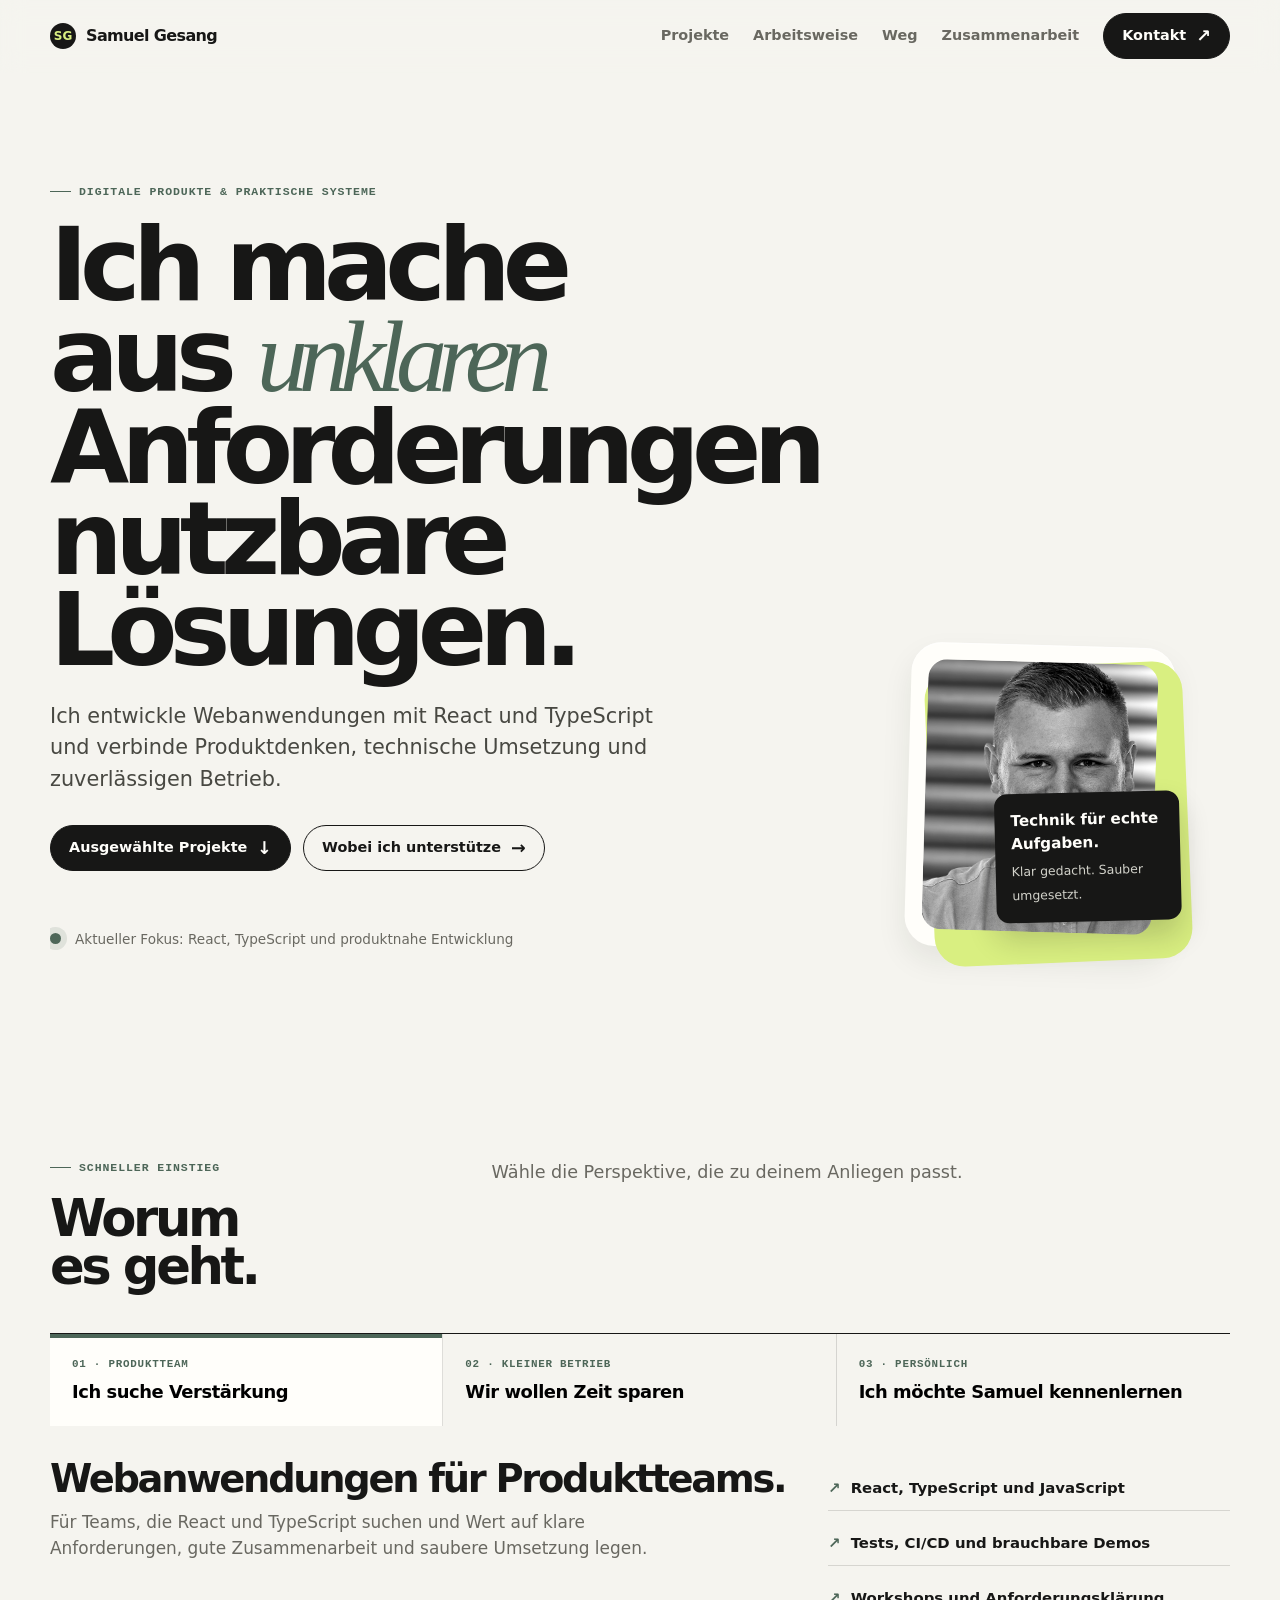
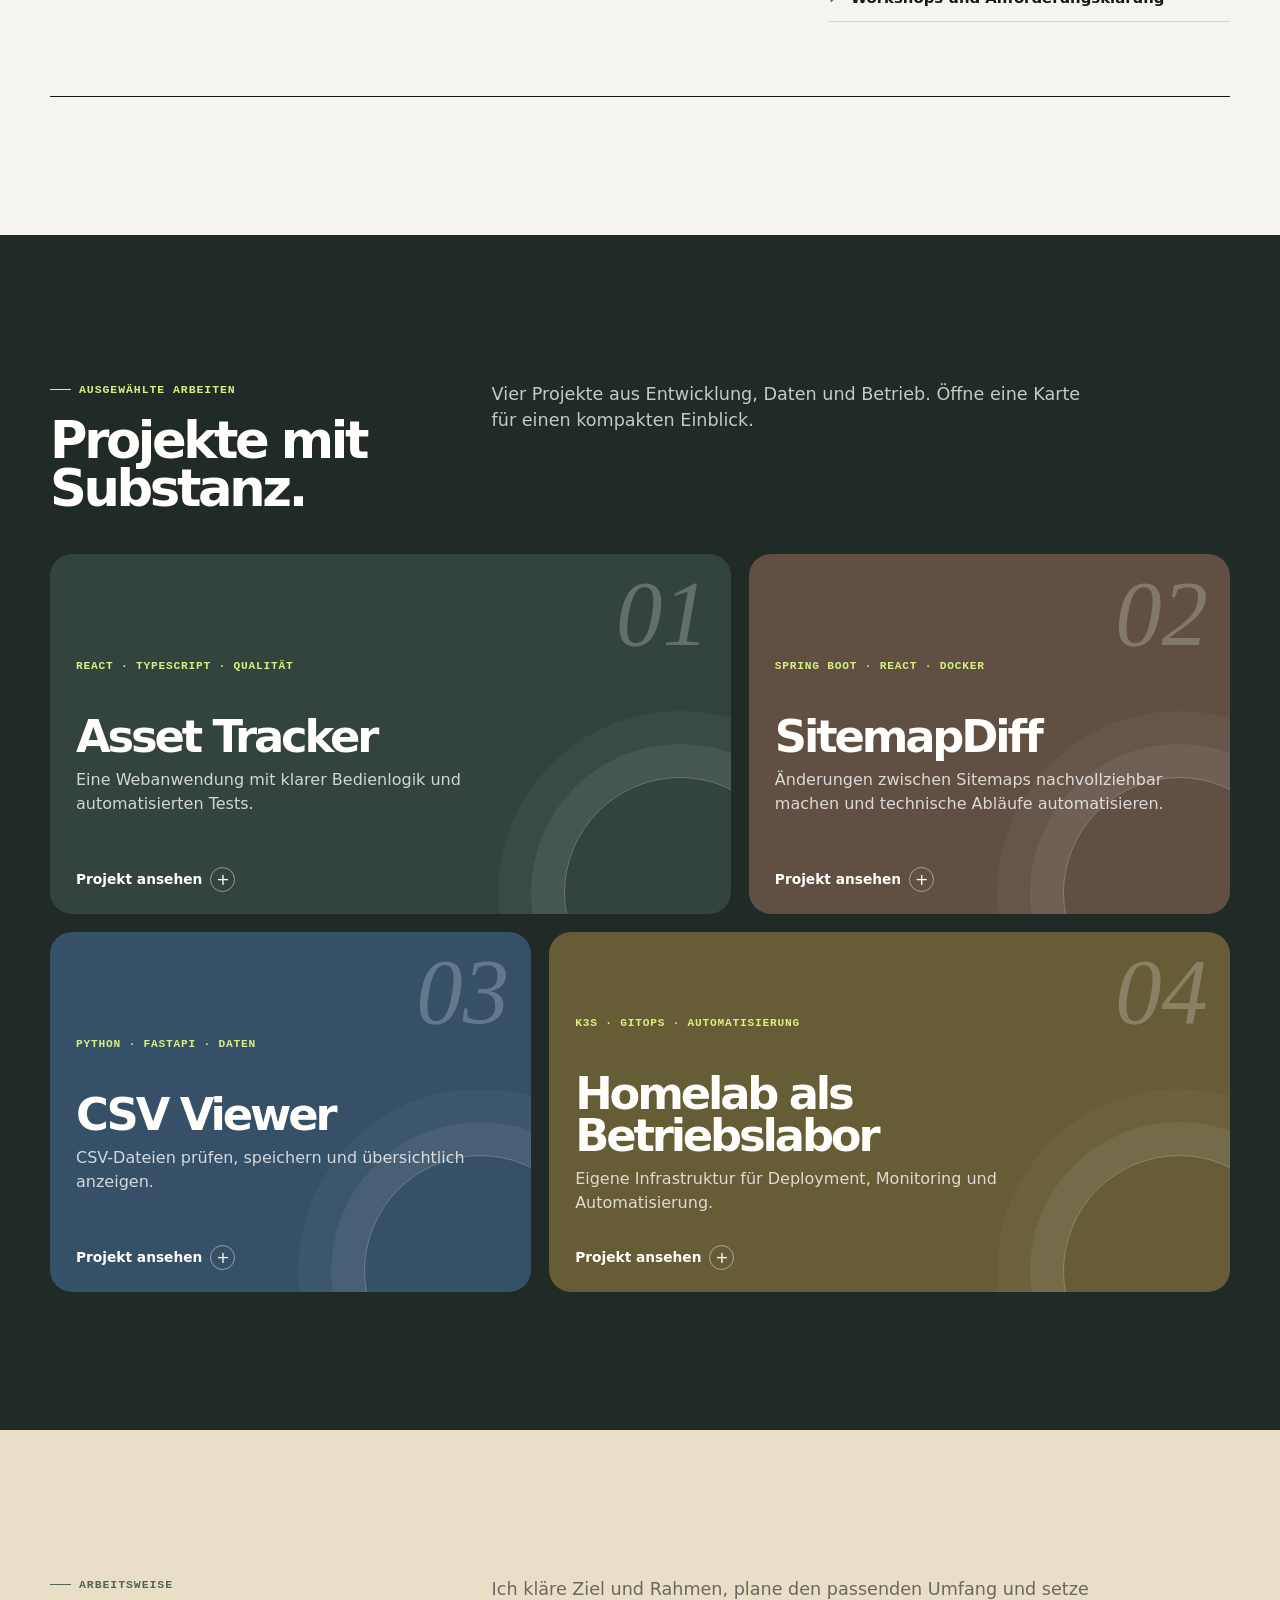
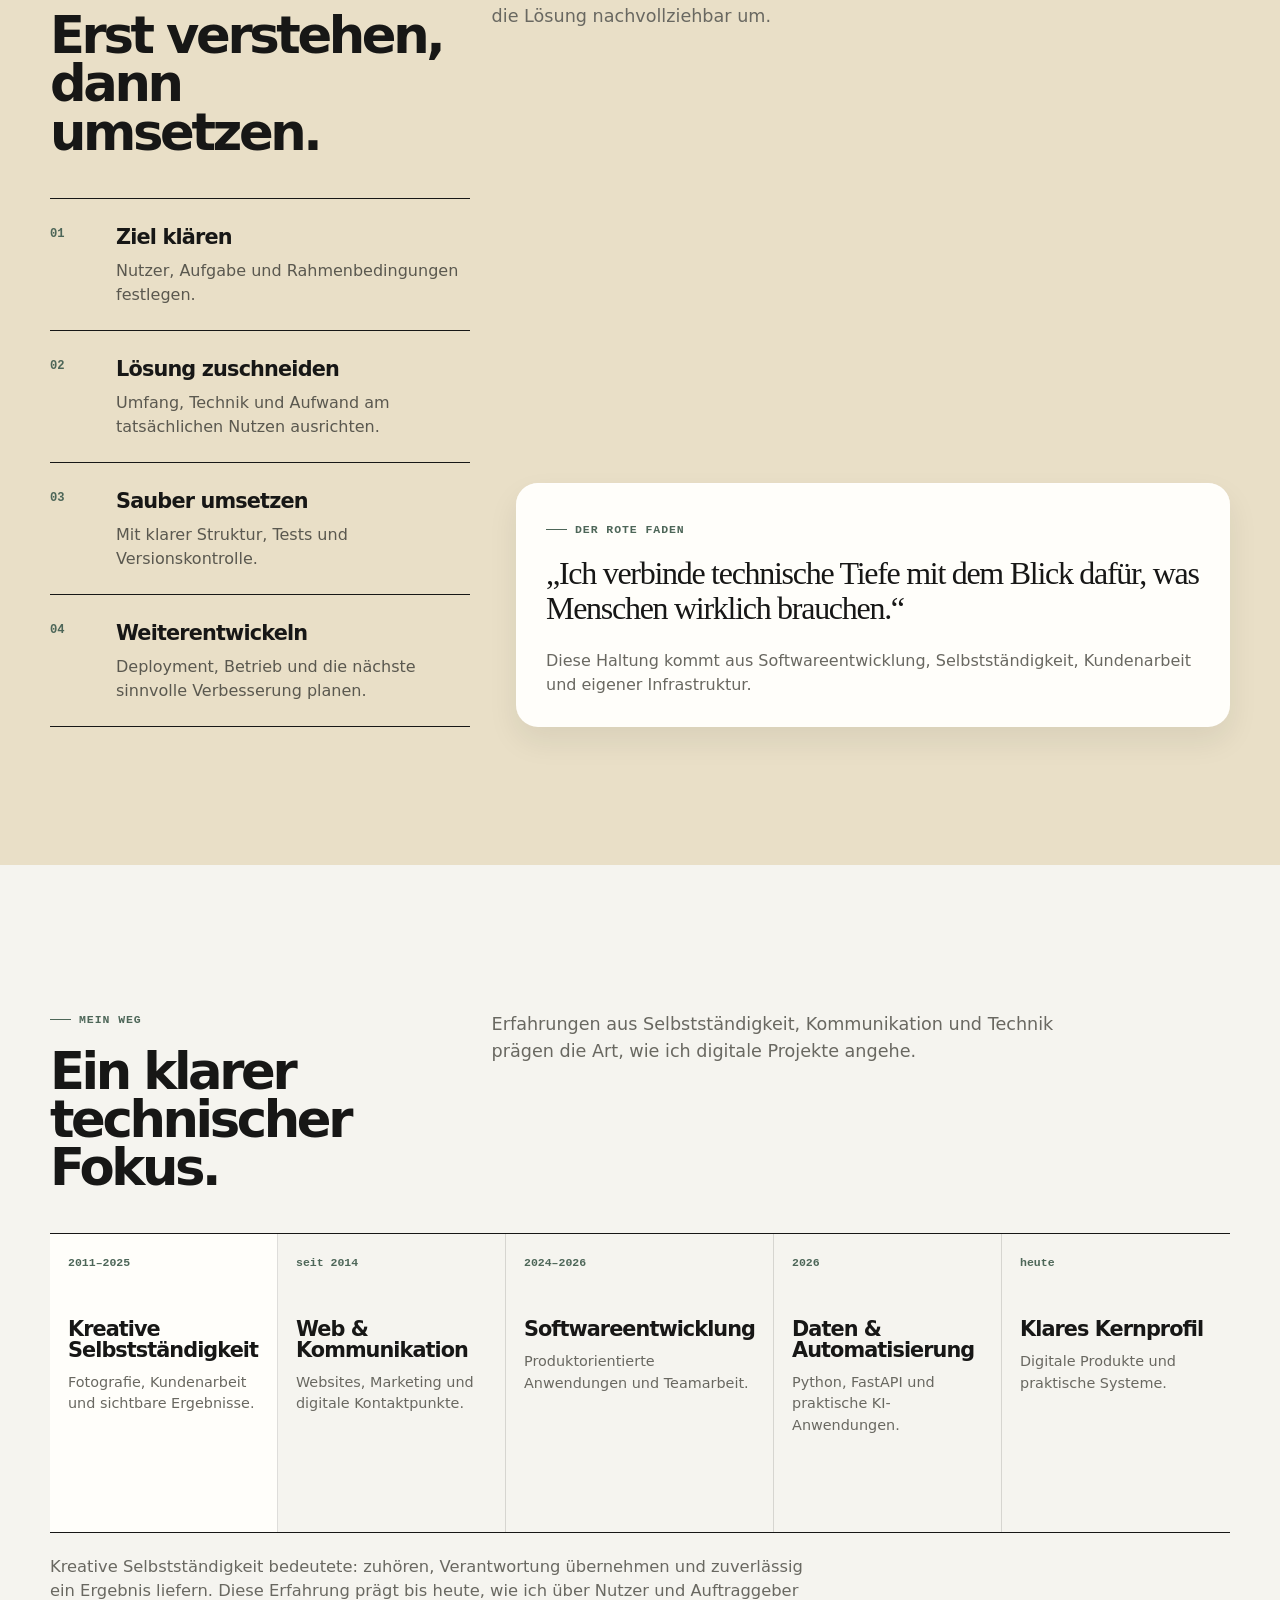
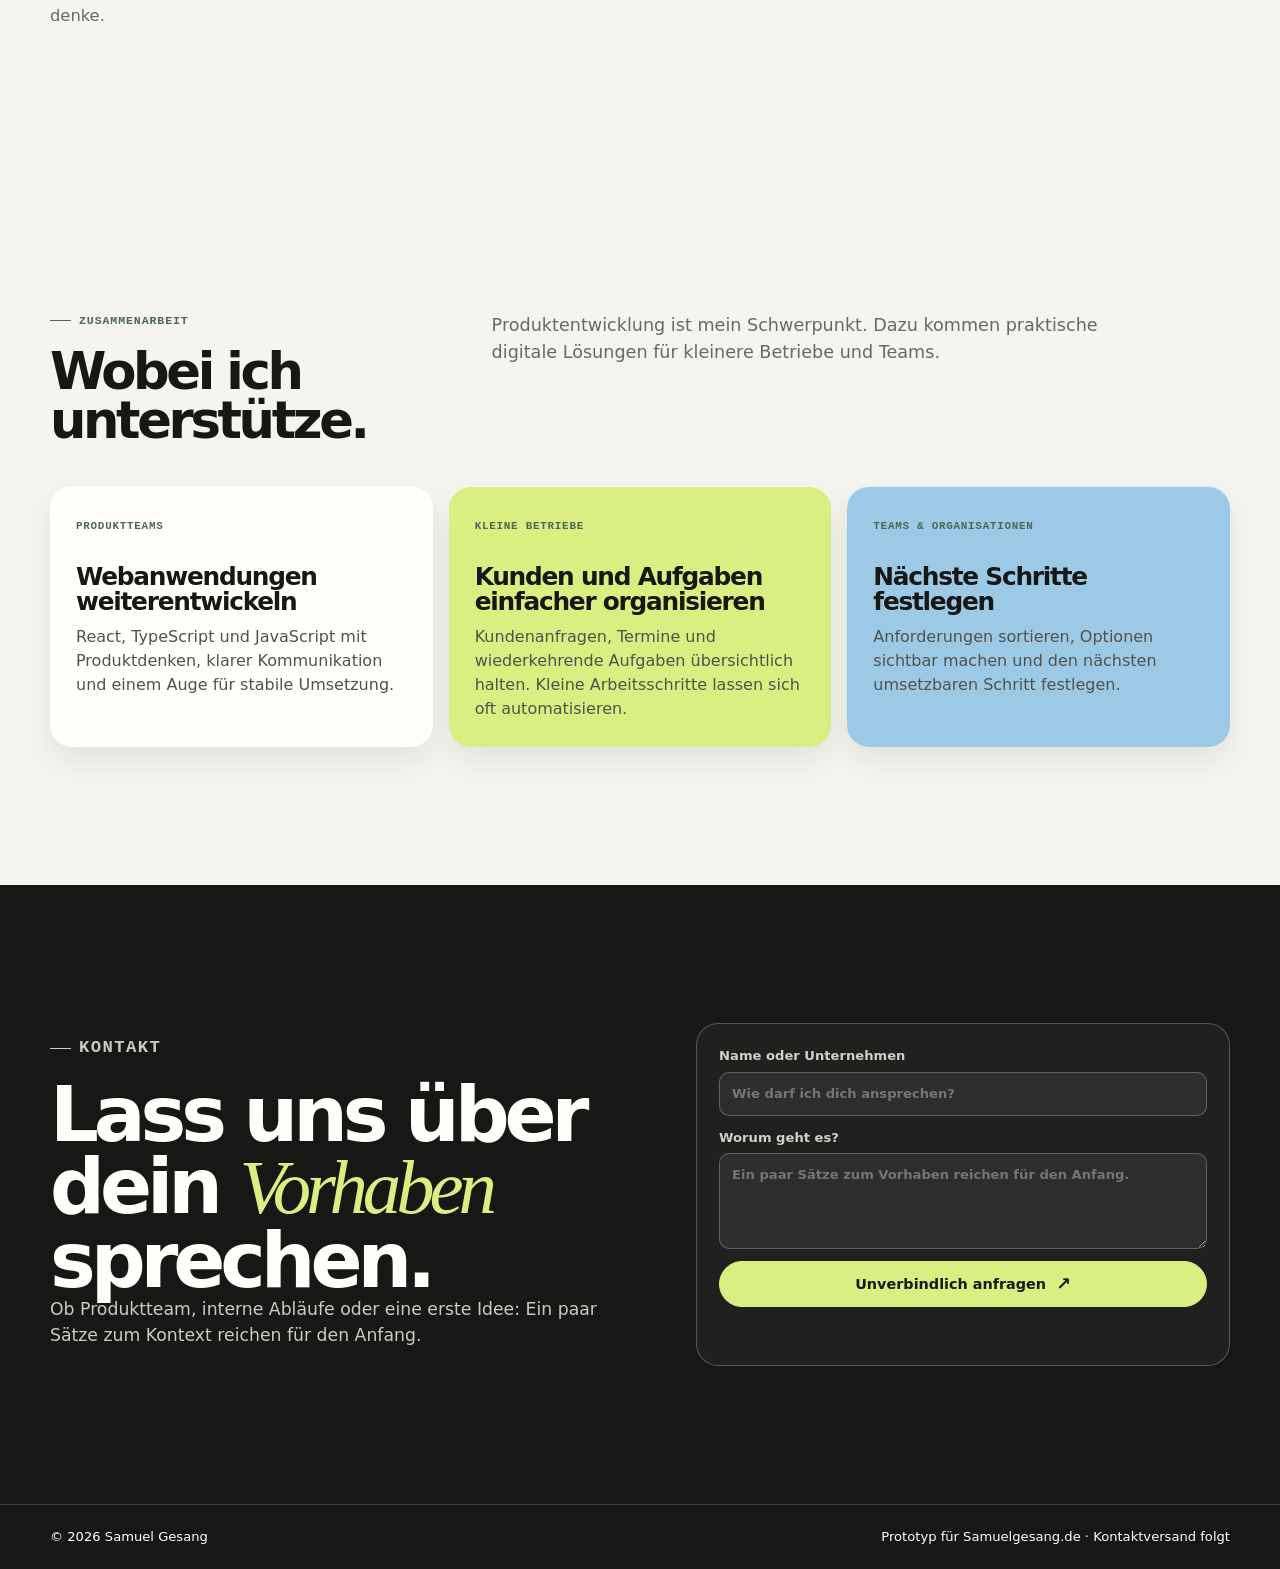
==== index.html @ 2cfd8092 "Refine mobile hero typography" ====
<!doctype html>
<html lang="de">
<head>
  <meta charset="utf-8">
  <meta name="viewport" content="width=device-width, initial-scale=1">
  <meta name="description" content="Samuel Gesang entwickelt digitale Produkte und praktische Systeme.">
  <title>Samuel Gesang · Digitale Produkte & Systeme</title>
  <style>
    :root {
      --ink: #171716;
      --paper: #f5f4ef;
      --surface: #fffefa;
      --muted: #696861;
      --line: rgba(23, 23, 22, .14);
      --deep: #202b27;
      --moss: #4d6658;
      --lime: #d9ef81;
      --clay: #e99d70;
      --blue: #9cc9e6;
      --sand: #e9dfc7;
      --shadow: 0 1px 0 rgba(255,255,255,.72) inset, 0 14px 30px rgba(29,35,30,.08);
      --radius: 22px;
      --max: 1180px;
    }
    * { box-sizing: border-box; }
    html { scroll-behavior: smooth; }
    body {
      margin: 0;
      color: var(--ink);
      background: var(--paper);
      font-family: ui-sans-serif, system-ui, -apple-system, BlinkMacSystemFont, "Segoe UI", sans-serif;
      font-feature-settings: "kern" 1, "liga" 1;
      line-height: 1.5;
    }
    button, input, textarea { font: inherit; }
    a { color: inherit; }
    .shell { width: min(var(--max), calc(100% - 40px)); margin: 0 auto; }
    .eyebrow {
      display: inline-flex; align-items: center; gap: 8px; margin: 0 0 18px;
      color: var(--moss); font-family: ui-monospace, SFMono-Regular, Menlo, Consolas, monospace;
      font-size: .72rem; font-weight: 700; letter-spacing: .08em; text-transform: uppercase;
    }
    .eyebrow::before { content: ""; display: block; width: 21px; height: 1px; background: currentColor; }
    .site-header {
      position: sticky; top: 0; z-index: 10; border-bottom: 1px solid transparent;
      background: color-mix(in srgb, var(--paper) 83%, transparent); backdrop-filter: blur(12px);
      transition: border-color .25s ease;
    }
    .site-header.is-scrolled { border-color: var(--line); }
    .nav { min-height: 72px; display: flex; align-items: center; justify-content: space-between; gap: 18px; }
    .brand { text-decoration: none; display: flex; align-items: center; gap: 10px; font-weight: 760; letter-spacing: -.04em; }
    .brand-mark { width: 26px; height: 26px; border-radius: 50%; display: grid; place-items: center; background: var(--ink); color: var(--lime); font-size: .75rem; letter-spacing: 0; }
    .nav-links { display: flex; align-items: center; gap: 24px; }
    .nav-links a { text-decoration: none; color: var(--muted); font-size: .9rem; font-weight: 600; }
    .nav-links a:hover { color: var(--ink); }
    .menu-button { display: none; border: 0; background: none; color: var(--ink); padding: 10px; min-width: 44px; min-height: 44px; }
    .menu-button span { display: block; width: 21px; height: 1.5px; margin: 5px auto; background: currentColor; }
    .button {
      display: inline-flex; align-items: center; justify-content: center; gap: 10px; min-height: 46px;
      padding: 11px 18px; border: 1px solid var(--ink); border-radius: 100px; text-decoration: none;
      cursor: pointer; color: var(--ink); background: transparent; font-size: .9rem; font-weight: 700;
      transition: transform .2s ease, background .2s ease, color .2s ease, box-shadow .2s ease;
    }
    .button:hover { transform: translateY(-2px); box-shadow: 0 7px 0 rgba(23,23,22,.13); }
    .button:focus-visible, .lens:focus-visible, .project:focus-visible, input:focus-visible, textarea:focus-visible { outline: 3px solid var(--blue); outline-offset: 3px; }
    .button.dark { background: var(--ink); color: var(--surface); }
    .button.dark:hover { background: var(--moss); }
    .button-arrow { font-size: 1.1rem; line-height: .8; }
    .hero { padding: clamp(54px, 8vw, 116px) 0 64px; overflow: hidden; }
    .hero-grid { display: grid; grid-template-columns: 1.18fr .82fr; gap: clamp(36px, 7vw, 108px); align-items: end; }
    h1, h2, h3, p { margin-top: 0; }
    h1 { max-width: 810px; margin-bottom: 26px; font-size: clamp(3.3rem, 8vw, 7.2rem); line-height: .89; letter-spacing: -.078em; font-weight: 740; overflow-wrap: normal; hyphens: manual; text-wrap: balance; }
    .hero h1 em { color: var(--moss); font-family: Georgia, "Times New Roman", serif; font-weight: 400; letter-spacing: -.09em; }
    .hero-copy { max-width: 625px; font-size: clamp(1.08rem, 1.7vw, 1.3rem); color: #484842; text-wrap: pretty; }
    .hero-actions { display: flex; flex-wrap: wrap; gap: 12px; margin-top: 30px; }
    .signal { margin-top: 58px; display: flex; gap: 14px; align-items: center; color: var(--muted); font-size: .85rem; }
    .signal i { position: relative; width: 11px; height: 11px; display: inline-block; border-radius: 50%; background: var(--moss); box-shadow: 0 0 0 6px rgba(77,102,88,.13); }
    .hero-aside { position: relative; padding: 17px; background: var(--surface); border-radius: 30px; box-shadow: var(--shadow); transform: rotate(1.6deg); }
    .hero-aside::after { content: ""; position: absolute; z-index: -1; inset: 20px -16px -13px 22px; border-radius: 30px; background: var(--lime); transform: rotate(-4deg); }
    .portrait { display: block; width: 100%; aspect-ratio: 4/4.7; object-fit: cover; object-position: 50% 21%; border-radius: 19px; filter: grayscale(1) contrast(1.06); }
    .portrait-note { position: absolute; right: -10px; bottom: 30px; width: min(240px, 70%); padding: 16px; border-radius: 13px; background: var(--ink); color: var(--surface); box-shadow: 0 16px 30px rgba(23,23,22,.2); transform: rotate(-3deg); }
    .portrait-note strong { display: block; margin-bottom: 3px; font-size: .95rem; }
    .portrait-note span { color: #d2d2ca; font-size: .78rem; line-height: 1.35; }
    .section { padding: clamp(78px, 11vw, 138px) 0; }
    .section-head { display: grid; grid-template-columns: .7fr 1.3fr; gap: 44px; align-items: start; margin-bottom: 42px; }
    h2 { margin-bottom: 0; font-size: clamp(2.35rem, 4vw, 4.4rem); line-height: .94; letter-spacing: -.066em; text-wrap: balance; }
    .section-intro { max-width: 610px; margin: 8px 0 0; color: var(--muted); font-size: 1.1rem; text-wrap: pretty; }
    .lens-panel { border-top: 1px solid var(--ink); border-bottom: 1px solid var(--ink); }
    .lens-tabs { display: grid; grid-template-columns: repeat(3, 1fr); }
    .lens { appearance: none; border: 0; border-right: 1px solid var(--line); padding: 22px 22px 20px; background: transparent; text-align: left; cursor: pointer; transition: background .2s ease; }
    .lens:last-child { border-right: 0; }
    .lens:hover, .lens[aria-selected="true"] { background: var(--surface); }
    .lens[aria-selected="true"] { box-shadow: inset 0 4px 0 var(--moss); }
    .lens small { display: block; color: var(--moss); font-family: ui-monospace, monospace; font-size: .68rem; font-weight: 700; letter-spacing: .07em; text-transform: uppercase; }
    .lens strong { display: block; margin-top: 7px; font-size: 1.12rem; letter-spacing: -.025em; }
    .lens-content { min-height: 270px; display: grid; grid-template-columns: 1.3fr .7fr; gap: 32px; padding: 34px 0 0; }
    .lens-content h3 { margin: 0 0 12px; font-size: clamp(1.65rem, 3vw, 2.65rem); line-height: 1; letter-spacing: -.06em; }
    .lens-content p { max-width: 660px; color: var(--muted); font-size: 1.06rem; }
    .lens-points { display: grid; gap: 10px; align-content: start; padding: 6px 0 24px; }
    .lens-points div { padding: 11px 0; border-bottom: 1px solid var(--line); font-size: .93rem; font-weight: 650; }
    .lens-points div::before { content: "↗"; display: inline-block; margin-right: 10px; color: var(--moss); }
    .dark-section { background: var(--deep); color: var(--surface); }
    .dark-section .eyebrow, .dark-section .project-meta { color: var(--lime); }
    .dark-section .section-intro { color: #c6c9c1; }
    .project-grid { display: grid; grid-template-columns: repeat(12, 1fr); gap: 18px; }
    .project { position: relative; min-height: 360px; overflow: hidden; border: 0; border-radius: var(--radius); padding: 26px; color: inherit; background: #293632; text-align: left; cursor: pointer; transition: transform .25s ease, box-shadow .25s ease; }
    .project:hover { transform: translateY(-6px) rotate(.2deg); box-shadow: 0 20px 33px rgba(0,0,0,.26); }
    .project:nth-child(1) { grid-column: span 7; background: #33443e; }
    .project:nth-child(2) { grid-column: span 5; background: #604f42; }
    .project:nth-child(3) { grid-column: span 5; background: #355067; }
    .project:nth-child(4) { grid-column: span 7; background: #665c36; }
    .project::before { content: ""; position: absolute; width: 230px; height: 230px; border: 1px solid rgba(255,255,255,.26); border-radius: 50%; right: -65px; bottom: -95px; box-shadow: 0 0 0 33px rgba(255,255,255,.06), 0 0 0 66px rgba(255,255,255,.035); }
    .project::after { content: attr(data-index); position: absolute; right: 22px; top: 14px; color: rgba(255,255,255,.23); font-family: Georgia, serif; font-size: 5.8rem; font-style: italic; line-height: 1; }
    .project-meta { position: relative; z-index: 1; font-family: ui-monospace, monospace; font-size: .7rem; font-weight: 700; letter-spacing: .07em; text-transform: uppercase; }
    .project h3 { position: relative; z-index: 1; max-width: 490px; margin: 40px 0 10px; font-size: clamp(2rem, 3.5vw, 3.45rem); line-height: .94; letter-spacing: -.07em; }
    .project p { position: relative; z-index: 1; max-width: 440px; margin-bottom: 0; color: rgba(255,255,255,.78); }
    .project .open { position: absolute; z-index: 2; left: 26px; bottom: 22px; display: flex; align-items: center; gap: 8px; color: var(--surface); font-size: .86rem; font-weight: 700; }
    .project .open b { display: grid; place-items: center; width: 25px; height: 25px; border: 1px solid rgba(255,255,255,.45); border-radius: 50%; font-size: 1rem; font-weight: 400; }
    .process { background: var(--sand); }
    .process-grid { display: grid; grid-template-columns: 1fr 1.7fr; gap: 46px; }
    .process-list { list-style: none; padding: 0; margin: 0; counter-reset: process; }
    .process-list li { display: grid; grid-template-columns: 46px 1fr; gap: 20px; padding: 23px 0; border-top: 1px solid var(--ink); }
    .process-list li:last-child { border-bottom: 1px solid var(--ink); }
    .process-list li::before { counter-increment: process; content: "0" counter(process); padding-top: 3px; color: var(--moss); font-family: ui-monospace, monospace; font-size: .76rem; font-weight: 700; }
    .process-list h3 { margin: 0 0 6px; font-size: 1.3rem; letter-spacing: -.04em; }
    .process-list p { margin: 0; color: #5a584f; }
    .process-aside { align-self: end; padding: 30px; border-radius: var(--radius); background: var(--surface); box-shadow: var(--shadow); }
    .process-aside .quote { margin: 0; font-family: Georgia, serif; font-size: clamp(1.6rem, 2.5vw, 2.35rem); line-height: 1.08; letter-spacing: -.04em; }
    .process-aside .quote + p { margin: 24px 0 0; color: var(--muted); }
    .timeline { display: grid; grid-template-columns: repeat(5, 1fr); border-top: 1px solid var(--ink); border-bottom: 1px solid var(--ink); }
    .moment { min-height: 298px; padding: 20px 18px 25px; border-right: 1px solid var(--line); cursor: pointer; transition: background .2s ease; }
    .moment:last-child { border-right: 0; }
    .moment:hover, .moment.active { background: var(--surface); }
    .moment time { display: block; color: var(--moss); font-family: ui-monospace, monospace; font-size: .72rem; font-weight: 700; }
    .moment h3 { margin: 48px 0 11px; font-size: 1.3rem; line-height: 1; letter-spacing: -.045em; }
    .moment p { margin: 0; color: var(--muted); font-size: .9rem; }
    .moment-detail { max-width: 760px; min-height: 90px; padding: 22px 0 0; color: var(--muted); font-size: 1.02rem; }
    .work-grid { display: grid; grid-template-columns: repeat(3, 1fr); gap: 16px; }
    .work-card { min-height: 250px; padding: 26px; border-radius: var(--radius); background: var(--surface); box-shadow: var(--shadow); }
    .work-card:nth-child(2) { background: var(--lime); }
    .work-card:nth-child(3) { background: var(--blue); }
    .work-card small { color: var(--moss); font-family: ui-monospace, monospace; font-size: .68rem; font-weight: 700; letter-spacing: .07em; text-transform: uppercase; }
    .work-card h3 { margin: 29px 0 11px; font-size: 1.55rem; line-height: 1; letter-spacing: -.05em; }
    .work-card p { margin: 0; color: #52524d; }
    .contact { background: var(--ink); color: var(--surface); }
    .contact-grid { display: grid; grid-template-columns: 1.05fr .95fr; gap: 56px; align-items: end; }
    .contact h2 { max-width: 650px; font-size: clamp(3rem, 6vw, 6.2rem); }
    .contact h2 em { color: var(--lime); font-family: Georgia, serif; font-weight: 400; }
    .contact p { max-width: 570px; color: #cacbc3; font-size: 1.08rem; }
    .contact-form { display: grid; gap: 12px; padding: 22px; border: 1px solid rgba(255,255,255,.25); border-radius: var(--radius); background: rgba(255,255,255,.04); }
    label { display: grid; gap: 6px; color: #cfd0c9; font-size: .82rem; font-weight: 700; }
    input, textarea { width: 100%; padding: 11px 12px; border: 1px solid rgba(255,255,255,.25); border-radius: 10px; color: var(--surface); background: rgba(255,255,255,.06); }
    textarea { min-height: 96px; resize: vertical; }
    .contact-form .button { border-color: var(--lime); background: var(--lime); color: var(--ink); }
    .form-status { min-height: 1.3em; margin: 1px 0 0; color: #d5d7cf; font-size: .8rem; }
    footer { padding: 22px 0; color: #aeb0a8; border-top: 1px solid rgba(255,255,255,.17); font-size: .82rem; }
    footer .shell { display: flex; justify-content: space-between; gap: 18px; }
    dialog { width: min(700px, calc(100% - 32px)); max-height: min(700px, calc(100% - 32px)); overflow-y: auto; overscroll-behavior: contain; border: 0; border-radius: 24px; padding: 0; background: var(--surface); box-shadow: 0 26px 90px rgba(0,0,0,.34); }
    dialog::backdrop { background: rgba(19,25,22,.64); backdrop-filter: blur(3px); }
    .modal-inner { position: relative; padding: clamp(28px, 5vw, 52px); }
    .modal-close { position: absolute; top: 20px; right: 20px; display: grid; place-items: center; width: 40px; height: 40px; padding: 0 0 2px; border: 1px solid var(--line); border-radius: 50%; background: transparent; cursor: pointer; font-size: 1.55rem; line-height: 1; }
    .modal-label { margin: 0 0 16px; color: var(--moss); font-family: ui-monospace, monospace; font-size: .72rem; font-weight: 700; letter-spacing: .07em; text-transform: uppercase; }
    .modal-inner h3 { max-width: 520px; margin: 0 48px 16px 0; font-size: clamp(2.3rem, 6vw, 4.4rem); line-height: .92; letter-spacing: -.07em; }
    .modal-inner p { max-width: 620px; color: var(--muted); font-size: 1.07rem; }
    .project-visual { position: relative; display: grid; place-items: center; min-height: 190px; margin: 26px 0; overflow: hidden; border-radius: 16px; background: var(--deep); }
    .project-visual svg { width: 100%; max-width: 570px; height: 190px; }
    .project-visual .grid-line { stroke: rgba(255,255,255,.16); stroke-width: 1; }
    .project-visual .node { fill: var(--lime); }
    .project-visual .node-soft { fill: var(--blue); }
    .project-visual .node-warm { fill: var(--clay); }
    .project-visual .wire { fill: none; stroke: rgba(255,255,255,.68); stroke-width: 2; stroke-linecap: round; stroke-linejoin: round; }
    .project-visual .label { fill: rgba(255,255,255,.72); font-family: ui-monospace, monospace; font-size: 11px; font-weight: 700; letter-spacing: 1px; }
    .modal-facts { display: grid; grid-template-columns: 1fr 1fr; gap: 10px; margin: 28px 0; }
    .modal-facts div { padding: 14px; border-radius: 12px; background: var(--paper); }
    .modal-facts small { display: block; margin-bottom: 4px; color: var(--moss); font-family: ui-monospace, monospace; font-size: .65rem; font-weight: 700; letter-spacing: .06em; text-transform: uppercase; }
    .modal-facts strong { font-size: .93rem; }
    @media (max-width: 820px) {
      .nav-links { display: none; position: absolute; top: 72px; left: 0; right: 0; padding: 16px 20px 22px; border-bottom: 1px solid var(--line); background: var(--paper); flex-direction: column; align-items: flex-start; }
      .nav-links.open { display: flex; }
      .menu-button { display: block; }
      .hero-grid, .section-head, .process-grid, .contact-grid { grid-template-columns: 1fr; }
      .hero-aside { width: min(420px, 86%); margin: 25px 0 0 auto; }
      .section-head { gap: 18px; }
      .lens-content { grid-template-columns: 1fr; }
      .project:nth-child(n) { grid-column: span 12; }
      .work-grid { grid-template-columns: 1fr; }
      .timeline { overflow-x: auto; grid-template-columns: repeat(5, minmax(210px, 1fr)); }
      .moment { min-height: 255px; }
      .lens-tabs { overflow-x: auto; grid-template-columns: repeat(3, minmax(185px, 1fr)); }
    }
    @media (max-width: 520px) {
      .shell { width: min(var(--max), calc(100% - 28px)); }
      .hero { padding-top: 45px; }
      h1 { font-size: clamp(2.35rem, 12.25vw, 3.55rem); line-height: .92; }
      .hero-copy { font-size: 1.04rem; line-height: 1.5; }
      .signal { align-items: flex-start; margin-top: 42px; line-height: 1.45; }
      .signal span { min-width: 0; }
      .hero-aside { width: 92%; padding: 12px; }
      .portrait-note { right: -8px; bottom: 16px; padding: 12px; }
      .hero-actions .button { width: 100%; }
      .section { padding: 76px 0; }
      .project { min-height: 330px; padding: 21px; }
      .project .open { left: 21px; }
      .project h3 { margin-top: 34px; }
      .project-visual { min-height: 150px; }
      .project-visual svg { height: 150px; }
      .modal-facts { grid-template-columns: 1fr; }
      footer .shell { flex-direction: column; }
    }
    @media (prefers-reduced-motion: reduce) {
      html { scroll-behavior: auto; }
      *, *::before, *::after { transition-duration: .01ms !important; animation-duration: .01ms !important; }
    }
  </style>
</head>
<body id="top">
  <header class="site-header">
    <nav class="nav shell" aria-label="Hauptnavigation">
      <a class="brand" href="#top" aria-label="Zur Startseite"><span class="brand-mark">SG</span> Samuel Gesang</a>
      <button class="menu-button" id="menu-button" aria-expanded="false" aria-controls="nav-links" aria-label="Navigation öffnen"><span></span><span></span></button>
      <div class="nav-links" id="nav-links">
        <a href="#projekte">Projekte</a>
        <a href="#arbeitsweise">Arbeitsweise</a>
        <a href="#weg">Weg</a>
        <a href="#zusammenarbeit">Zusammenarbeit</a>
        <a class="button dark" href="#kontakt">Kontakt <span class="button-arrow">↗</span></a>
      </div>
    </nav>
  </header>

  <main>
    <section class="hero shell">
      <div class="hero-grid">
        <div>
          <p class="eyebrow">Digitale Produkte & praktische Systeme</p>
          <h1>Ich mache aus <em>unklaren</em> Anforderungen nutzbare Lösungen.</h1>
          <p class="hero-copy">Ich entwickle Webanwendungen mit React und TypeScript und verbinde Produktdenken, technische Umsetzung und zuverlässigen Betrieb.</p>
          <div class="hero-actions">
            <a class="button dark" href="#projekte">Ausgewählte Projekte <span class="button-arrow">↓</span></a>
            <a class="button" href="#zusammenarbeit">Wobei ich unterstütze <span class="button-arrow">→</span></a>
          </div>
          <div class="signal"><i aria-hidden="true"></i><span>Aktueller Fokus: React, TypeScript und produktnahe Entwicklung</span></div>
        </div>
        <aside class="hero-aside" aria-label="Porträt von Samuel Gesang">
          <img class="portrait" src="assets/samuel-gesang.jpg" alt="Porträt von Samuel Gesang">
          <div class="portrait-note"><strong>Technik für echte Aufgaben.</strong><span>Klar gedacht. Sauber umgesetzt.</span></div>
        </aside>
      </div>
    </section>

    <section class="section shell" aria-labelledby="lenses-title">
      <div class="section-head">
        <div><p class="eyebrow">Schneller Einstieg</p><h2 id="lenses-title">Worum es geht.</h2></div>
        <p class="section-intro">Wähle die Perspektive, die zu deinem Anliegen passt.</p>
      </div>
      <div class="lens-panel">
        <div class="lens-tabs" role="tablist" aria-label="Perspektive wählen">
          <button class="lens" role="tab" aria-selected="true" aria-controls="lens-copy" id="lens-team" data-lens="team"><small>01 · Produktteam</small><strong>Ich suche Verstärkung</strong></button>
          <button class="lens" role="tab" aria-selected="false" aria-controls="lens-copy" id="lens-business" data-lens="business"><small>02 · Kleiner Betrieb</small><strong>Wir wollen Zeit sparen</strong></button>
          <button class="lens" role="tab" aria-selected="false" aria-controls="lens-copy" id="lens-network" data-lens="network"><small>03 · Persönlich</small><strong>Ich möchte Samuel kennenlernen</strong></button>
        </div>
        <div class="lens-content" id="lens-copy" role="tabpanel" aria-labelledby="lens-team">
          <div><h3 id="lens-title">Webanwendungen für Produktteams.</h3><p id="lens-text">Für Teams, die React und TypeScript suchen und Wert auf klare Anforderungen, gute Zusammenarbeit und saubere Umsetzung legen.</p></div>
          <div class="lens-points" id="lens-points"><div>React, TypeScript und JavaScript</div><div>Tests, CI/CD und brauchbare Demos</div><div>Workshops und Anforderungsklärung</div></div>
        </div>
      </div>
    </section>

    <section class="section dark-section" id="projekte" aria-labelledby="projects-title">
      <div class="shell">
        <div class="section-head">
          <div><p class="eyebrow">Ausgewählte Arbeiten</p><h2 id="projects-title">Projekte mit Substanz.</h2></div>
          <p class="section-intro">Vier Projekte aus Entwicklung, Daten und Betrieb. Öffne eine Karte für einen kompakten Einblick.</p>
        </div>
        <div class="project-grid">
          <button class="project" data-project="asset" data-index="01"><span class="project-meta">React · TypeScript · Qualität</span><h3>Asset Tracker</h3><p>Eine Webanwendung mit klarer Bedienlogik und automatisierten Tests.</p><span class="open">Projekt ansehen <b>+</b></span></button>
          <button class="project" data-project="sitemap" data-index="02"><span class="project-meta">Spring Boot · React · Docker</span><h3>SitemapDiff</h3><p>Änderungen zwischen Sitemaps nachvollziehbar machen und technische Abläufe automatisieren.</p><span class="open">Projekt ansehen <b>+</b></span></button>
          <button class="project" data-project="csv" data-index="03"><span class="project-meta">Python · FastAPI · Daten</span><h3>CSV Viewer</h3><p>CSV-Dateien prüfen, speichern und übersichtlich anzeigen.</p><span class="open">Projekt ansehen <b>+</b></span></button>
          <button class="project" data-project="homelab" data-index="04"><span class="project-meta">k3s · GitOps · Automatisierung</span><h3>Homelab als Betriebslabor</h3><p>Eigene Infrastruktur für Deployment, Monitoring und Automatisierung.</p><span class="open">Projekt ansehen <b>+</b></span></button>
        </div>
      </div>
    </section>

    <section class="section process" id="arbeitsweise" aria-labelledby="process-title">
      <div class="shell">
        <div class="section-head">
          <div><p class="eyebrow">Arbeitsweise</p><h2 id="process-title">Erst verstehen, dann umsetzen.</h2></div>
          <p class="section-intro">Ich kläre Ziel und Rahmen, plane den passenden Umfang und setze die Lösung nachvollziehbar um.</p>
        </div>
        <div class="process-grid">
          <ol class="process-list">
            <li><div><h3>Ziel klären</h3><p>Nutzer, Aufgabe und Rahmenbedingungen festlegen.</p></div></li>
            <li><div><h3>Lösung zuschneiden</h3><p>Umfang, Technik und Aufwand am tatsächlichen Nutzen ausrichten.</p></div></li>
            <li><div><h3>Sauber umsetzen</h3><p>Mit klarer Struktur, Tests und Versionskontrolle.</p></div></li>
            <li><div><h3>Weiterentwickeln</h3><p>Deployment, Betrieb und die nächste sinnvolle Verbesserung planen.</p></div></li>
          </ol>
          <aside class="process-aside"><p class="eyebrow">Der rote Faden</p><p class="quote">„Ich verbinde technische Tiefe mit dem Blick dafür, was Menschen wirklich brauchen.“</p><p>Diese Haltung kommt aus Softwareentwicklung, Selbstständigkeit, Kundenarbeit und eigener Infrastruktur.</p></aside>
        </div>
      </div>
    </section>

    <section class="section shell" id="weg" aria-labelledby="path-title">
      <div class="section-head">
        <div><p class="eyebrow">Mein Weg</p><h2 id="path-title">Ein klarer technischer Fokus.</h2></div>
        <p class="section-intro">Erfahrungen aus Selbstständigkeit, Kommunikation und Technik prägen die Art, wie ich digitale Projekte angehe.</p>
      </div>
      <div class="timeline" role="list" aria-label="Berufliche Stationen">
        <article class="moment active" role="listitem" tabindex="0" data-detail="Kreative Selbstständigkeit bedeutete: zuhören, Verantwortung übernehmen und zuverlässig ein Ergebnis liefern. Diese Erfahrung prägt bis heute, wie ich über Nutzer und Auftraggeber denke."><time>2011–2025</time><h3>Kreative Selbstständigkeit</h3><p>Fotografie, Kundenarbeit und sichtbare Ergebnisse.</p></article>
        <article class="moment" role="listitem" tabindex="0" data-detail="Websites, Conversion und Kommunikation haben den Blick dafür geschärft, was Menschen verstehen, was sie überfordert und wann eine Botschaft konkret wird."><time>seit 2014</time><h3>Web & Kommunikation</h3><p>Websites, Marketing und digitale Kontaktpunkte.</p></article>
        <article class="moment" role="listitem" tabindex="0" data-detail="Die Arbeit an Anwendungen im Team hat meinen technischen Schwerpunkt gefestigt: React, TypeScript, JavaScript, APIs sowie Qualität durch Tests und Versionskontrolle."><time>2024–2026</time><h3>Softwareentwicklung</h3><p>Produktorientierte Anwendungen und Teamarbeit.</p></article>
        <article class="moment" role="listitem" tabindex="0" data-detail="Daten- und KI-Anwendungen haben gezeigt, wie wichtig eine verständliche Schnittstelle zwischen fachlicher Frage, Verarbeitung und Nutzen für den Alltag ist."><time>2026</time><h3>Daten & Automatisierung</h3><p>Python, FastAPI und praktische KI-Anwendungen.</p></article>
        <article class="moment" role="listitem" tabindex="0" data-detail="Heute liegt der Fokus auf digitaler Produktentwicklung mit React und TypeScript. Die weiteren Erfahrungen helfen dabei, Aufgaben aus mehreren Blickwinkeln zu verstehen."><time>heute</time><h3>Klares Kernprofil</h3><p>Digitale Produkte und praktische Systeme.</p></article>
      </div>
      <div class="moment-detail" id="moment-detail">Kreative Selbstständigkeit bedeutete: zuhören, Verantwortung übernehmen und zuverlässig ein Ergebnis liefern. Diese Erfahrung prägt bis heute, wie ich über Nutzer und Auftraggeber denke.</div>
    </section>

    <section class="section shell" id="zusammenarbeit" aria-labelledby="work-title">
      <div class="section-head">
        <div><p class="eyebrow">Zusammenarbeit</p><h2 id="work-title">Wobei ich unterstütze.</h2></div>
        <p class="section-intro">Produktentwicklung ist mein Schwerpunkt. Dazu kommen praktische digitale Lösungen für kleinere Betriebe und Teams.</p>
      </div>
      <div class="work-grid">
        <article class="work-card"><small>Produktteams</small><h3>Webanwendungen weiterentwickeln</h3><p>React, TypeScript und JavaScript mit Produktdenken, klarer Kommunikation und einem Auge für stabile Umsetzung.</p></article>
        <article class="work-card"><small>Kleine Betriebe</small><h3>Kunden und Aufgaben einfacher organisieren</h3><p>Kundenanfragen, Termine und wiederkehrende Aufgaben übersichtlich halten. Kleine Arbeitsschritte lassen sich oft automatisieren.</p></article>
        <article class="work-card"><small>Teams & Organisationen</small><h3>Nächste Schritte festlegen</h3><p>Anforderungen sortieren, Optionen sichtbar machen und den nächsten umsetzbaren Schritt festlegen.</p></article>
      </div>
    </section>

    <section class="section contact" id="kontakt" aria-labelledby="contact-title">
      <div class="shell contact-grid">
        <div><p class="eyebrow">Kontakt</p><h2 id="contact-title">Lass uns über dein <em>Vorhaben</em> sprechen.</h2><p>Ob Produktteam, interne Abläufe oder eine erste Idee: Ein paar Sätze zum Kontext reichen für den Anfang.</p></div>
        <form class="contact-form" id="contact-form">
          <label>Name oder Unternehmen<input name="name" autocomplete="name" placeholder="Wie darf ich dich ansprechen?"></label>
          <label>Worum geht es?<textarea name="message" placeholder="Ein paar Sätze zum Vorhaben reichen für den Anfang."></textarea></label>
          <button class="button" type="submit">Unverbindlich anfragen <span class="button-arrow">↗</span></button>
          <p class="form-status" id="form-status" aria-live="polite"></p>
        </form>
      </div>
    </section>
  </main>

  <footer class="contact"><div class="shell"><span>© <span id="year"></span> Samuel Gesang</span><span>Prototyp für Samuelgesang.de · Kontaktversand folgt</span></div></footer>

  <dialog id="project-modal" aria-labelledby="modal-title">
    <div class="modal-inner"><button class="modal-close" id="modal-close" aria-label="Projektfenster schließen">×</button><p class="modal-label" id="modal-label"></p><h3 id="modal-title"></h3><div class="project-visual" id="modal-visual" aria-hidden="true"></div><p id="modal-copy"></p><div class="modal-facts" id="modal-facts"></div><p>Für den Livegang ergänzen wir je Projekt echte Screenshots, konkrete Aufgaben und die passenden Links.</p></div>
  </dialog>

  <script>
    const lenses = {
      team: {
        title: 'Webanwendungen für Produktteams.',
        text: 'Für Teams, die React und TypeScript suchen und Wert auf klare Anforderungen, gute Zusammenarbeit und saubere Umsetzung legen.',
        points: ['React, TypeScript und JavaScript', 'Tests, CI/CD und brauchbare Demos', 'Workshops und Anforderungsklärung']
      },
      business: {
        title: 'Kunden und Aufgaben einfacher organisieren.',
        text: 'Für kleine Betriebe, die Kundenanfragen, Termine oder wiederkehrende Aufgaben übersichtlich halten und einzelne Schritte automatisieren möchten.',
        points: ['Kundenanfragen im Blick behalten', 'Wiederkehrende Schritte automatisieren', 'Einfache Tools auswählen oder bauen']
      },
      network: {
        title: 'Samuel heute kennenlernen.',
        text: 'Ein kurzer Überblick für Menschen aus kreativen, kirchlichen oder unternehmerischen Kontexten.',
        points: ['Produktentwicklung als Schwerpunkt', 'Kommunikation und Gestaltung', 'Fotografie als Teil der Geschichte']
      }
    };
    const projects = {
      asset: { label: 'React · TypeScript · Qualität', title: 'Asset Tracker', copy: 'Eine React-/TypeScript-Anwendung mit klarer Bedienlogik und automatisierten Tests.', facts: [['Beitrag', 'React-Oberflächen und Tests'], ['Technik', 'TypeScript, Vitest/RTL, Playwright'], ['Für die Case Study', 'Problem, UI-Entscheidung und Demo']] },
      sitemap: { label: 'Spring Boot · React · Docker', title: 'SitemapDiff', copy: 'Eine Anwendung, die Änderungen zwischen Sitemaps sichtbar macht und technische Schritte automatisiert.', facts: [['Beitrag', 'Produktidee, Frontend und Integration'], ['Technik', 'React, Spring Boot, Docker'], ['Für die Case Study', 'Ein konkreter Workflow mit Demo']] },
      csv: { label: 'Python · FastAPI · Daten', title: 'CSV Viewer', copy: 'CSV-Dateien validieren, speichern und serverseitig übersichtlich anzeigen.', facts: [['Beitrag', 'Datenverarbeitung und API'], ['Technik', 'FastAPI, SQLite, Docker Compose'], ['Für die Case Study', 'Upload-Ablauf und Testfall']] },
      homelab: { label: 'k3s · GitOps · Automatisierung', title: 'Homelab als Betriebslabor', copy: 'Eigene Infrastruktur für Deployment, Monitoring und Automatisierung.', facts: [['Beitrag', 'Betrieb eines privaten k3s-Clusters'], ['Technik', 'Argo CD, Longhorn und Monitoring'], ['Für die Case Study', 'Deployment und Restore']] }
    };
    const projectVisuals = {
      asset: `<svg viewBox="0 0 570 190" role="img" aria-label="Abstrakte Oberfläche für Asset Tracker"><path class="grid-line" d="M30 42H540M30 86H540M30 130H540M30 174H540"/><rect x="30" y="20" width="510" height="147" rx="10" fill="rgba(255,255,255,.06)"/><rect x="49" y="42" width="132" height="13" rx="6" class="node"/><rect x="49" y="76" width="217" height="10" rx="5" fill="rgba(255,255,255,.35)"/><rect x="49" y="105" width="165" height="10" rx="5" fill="rgba(255,255,255,.22)"/><rect x="49" y="134" width="102" height="10" rx="5" fill="rgba(255,255,255,.22)"/><rect x="310" y="62" width="182" height="72" rx="9" fill="rgba(255,255,255,.11)"/><circle cx="338" cy="88" r="10" class="node-soft"/><path class="wire" d="M366 82h96M366 104h64"/><text x="48" y="157" class="label">ASSET OVERVIEW</text></svg>`,
      sitemap: `<svg viewBox="0 0 570 190" role="img" aria-label="Abstrakte Sitemap-Grafik"><path class="wire" d="M285 42V68M285 68H160M285 68H410M160 68v25M410 68v25M160 114v30M410 114v30M93 144h134M343 144h134"/><circle cx="285" cy="35" r="14" class="node"/><circle cx="160" cy="105" r="13" class="node-soft"/><circle cx="410" cy="105" r="13" class="node-warm"/><circle cx="93" cy="151" r="10" fill="rgba(255,255,255,.7)"/><circle cx="160" cy="151" r="10" fill="rgba(255,255,255,.7)"/><circle cx="227" cy="151" r="10" fill="rgba(255,255,255,.7)"/><circle cx="343" cy="151" r="10" fill="rgba(255,255,255,.7)"/><circle cx="410" cy="151" r="10" fill="rgba(255,255,255,.7)"/><circle cx="477" cy="151" r="10" fill="rgba(255,255,255,.7)"/><text x="258" y="19" class="label">COMPARE</text><text x="126" y="90" class="label">ALT</text><text x="376" y="90" class="label">NEU</text></svg>`,
      csv: `<svg viewBox="0 0 570 190" role="img" aria-label="Abstrakte Datentabelle für CSV Viewer"><rect x="46" y="26" width="478" height="138" rx="10" fill="rgba(255,255,255,.07)"/><path class="grid-line" d="M46 63H524M46 97H524M46 131H524M166 26V164M316 26V164M429 26V164"/><rect x="59" y="38" width="85" height="11" rx="5" class="node"/><rect x="180" y="38" width="100" height="11" rx="5" class="node-soft"/><rect x="330" y="38" width="72" height="11" rx="5" class="node-warm"/><circle cx="70" cy="80" r="6" fill="rgba(255,255,255,.75)"/><circle cx="70" cy="114" r="6" fill="rgba(255,255,255,.55)"/><circle cx="70" cy="148" r="6" fill="rgba(255,255,255,.35)"/><text x="464" y="49" class="label">CSV</text></svg>`,
      homelab: `<svg viewBox="0 0 570 190" role="img" aria-label="Abstrakte Infrastruktur-Grafik"><path class="wire" d="M285 33V63M285 63H165M285 63H405M165 63v34M405 63v34M165 118h240"/><rect x="255" y="17" width="60" height="28" rx="8" class="node"/><rect x="127" y="94" width="76" height="31" rx="8" class="node-soft"/><rect x="367" y="94" width="76" height="31" rx="8" class="node-warm"/><rect x="245" y="139" width="80" height="30" rx="8" fill="rgba(255,255,255,.72)"/><text x="266" y="36" fill="#171716" class="label">GIT</text><text x="141" y="114" fill="#171716" class="label">K3S</text><text x="378" y="114" fill="#171716" class="label">OPS</text><text x="258" y="158" fill="#171716" class="label">LIVE</text></svg>`
    };
    const header = document.querySelector('.site-header');
    addEventListener('scroll', () => header.classList.toggle('is-scrolled', scrollY > 8), { passive: true });
    document.querySelector('#year').textContent = new Date().getFullYear();
    const menuButton = document.querySelector('#menu-button');
    const navLinks = document.querySelector('#nav-links');
    menuButton.addEventListener('click', () => { const open = navLinks.classList.toggle('open'); menuButton.setAttribute('aria-expanded', open); });
    navLinks.querySelectorAll('a').forEach(a => a.addEventListener('click', () => { navLinks.classList.remove('open'); menuButton.setAttribute('aria-expanded', 'false'); }));
    const lensButtons = document.querySelectorAll('.lens');
    const lensTitle = document.querySelector('#lens-title');
    const lensText = document.querySelector('#lens-text');
    const lensPoints = document.querySelector('#lens-points');
    function setLens(key) {
      const lens = lenses[key];
      lensButtons.forEach(button => { const selected = button.dataset.lens === key; button.setAttribute('aria-selected', selected); });
      lensTitle.textContent = lens.title; lensText.textContent = lens.text; lensPoints.innerHTML = lens.points.map(point => `<div>${point}</div>`).join('');
      document.querySelector('#lens-copy').setAttribute('aria-labelledby', `lens-${key}`);
    }
    lensButtons.forEach(button => button.addEventListener('click', () => setLens(button.dataset.lens)));
    const modal = document.querySelector('#project-modal');
    const modalLabel = document.querySelector('#modal-label'); const modalTitle = document.querySelector('#modal-title'); const modalCopy = document.querySelector('#modal-copy'); const modalFacts = document.querySelector('#modal-facts'); const modalVisual = document.querySelector('#modal-visual');
    document.querySelectorAll('.project').forEach(project => project.addEventListener('click', () => { const key = project.dataset.project; const data = projects[key]; modalLabel.textContent = data.label; modalTitle.textContent = data.title; modalVisual.innerHTML = projectVisuals[key]; modalCopy.textContent = data.copy; modalFacts.innerHTML = data.facts.map(([key, value]) => `<div><small>${key}</small><strong>${value}</strong></div>`).join(''); modal.showModal(); document.querySelector('#modal-close').focus(); }));
    document.querySelector('#modal-close').addEventListener('click', () => modal.close());
    modal.addEventListener('click', event => { if (event.target === modal) modal.close(); });
    const moments = document.querySelectorAll('.moment'); const momentDetail = document.querySelector('#moment-detail');
    function setMoment(moment) { moments.forEach(item => item.classList.toggle('active', item === moment)); momentDetail.textContent = moment.dataset.detail; }
    moments.forEach(moment => { moment.addEventListener('click', () => setMoment(moment)); moment.addEventListener('keydown', event => { if (event.key === 'Enter' || event.key === ' ') { event.preventDefault(); setMoment(moment); } }); });
    document.querySelector('#contact-form').addEventListener('submit', event => { event.preventDefault(); document.querySelector('#form-status').textContent = 'Danke. Der Kontaktversand wird vor dem Livegang eingerichtet.'; });
  </script>
</body>
</html>
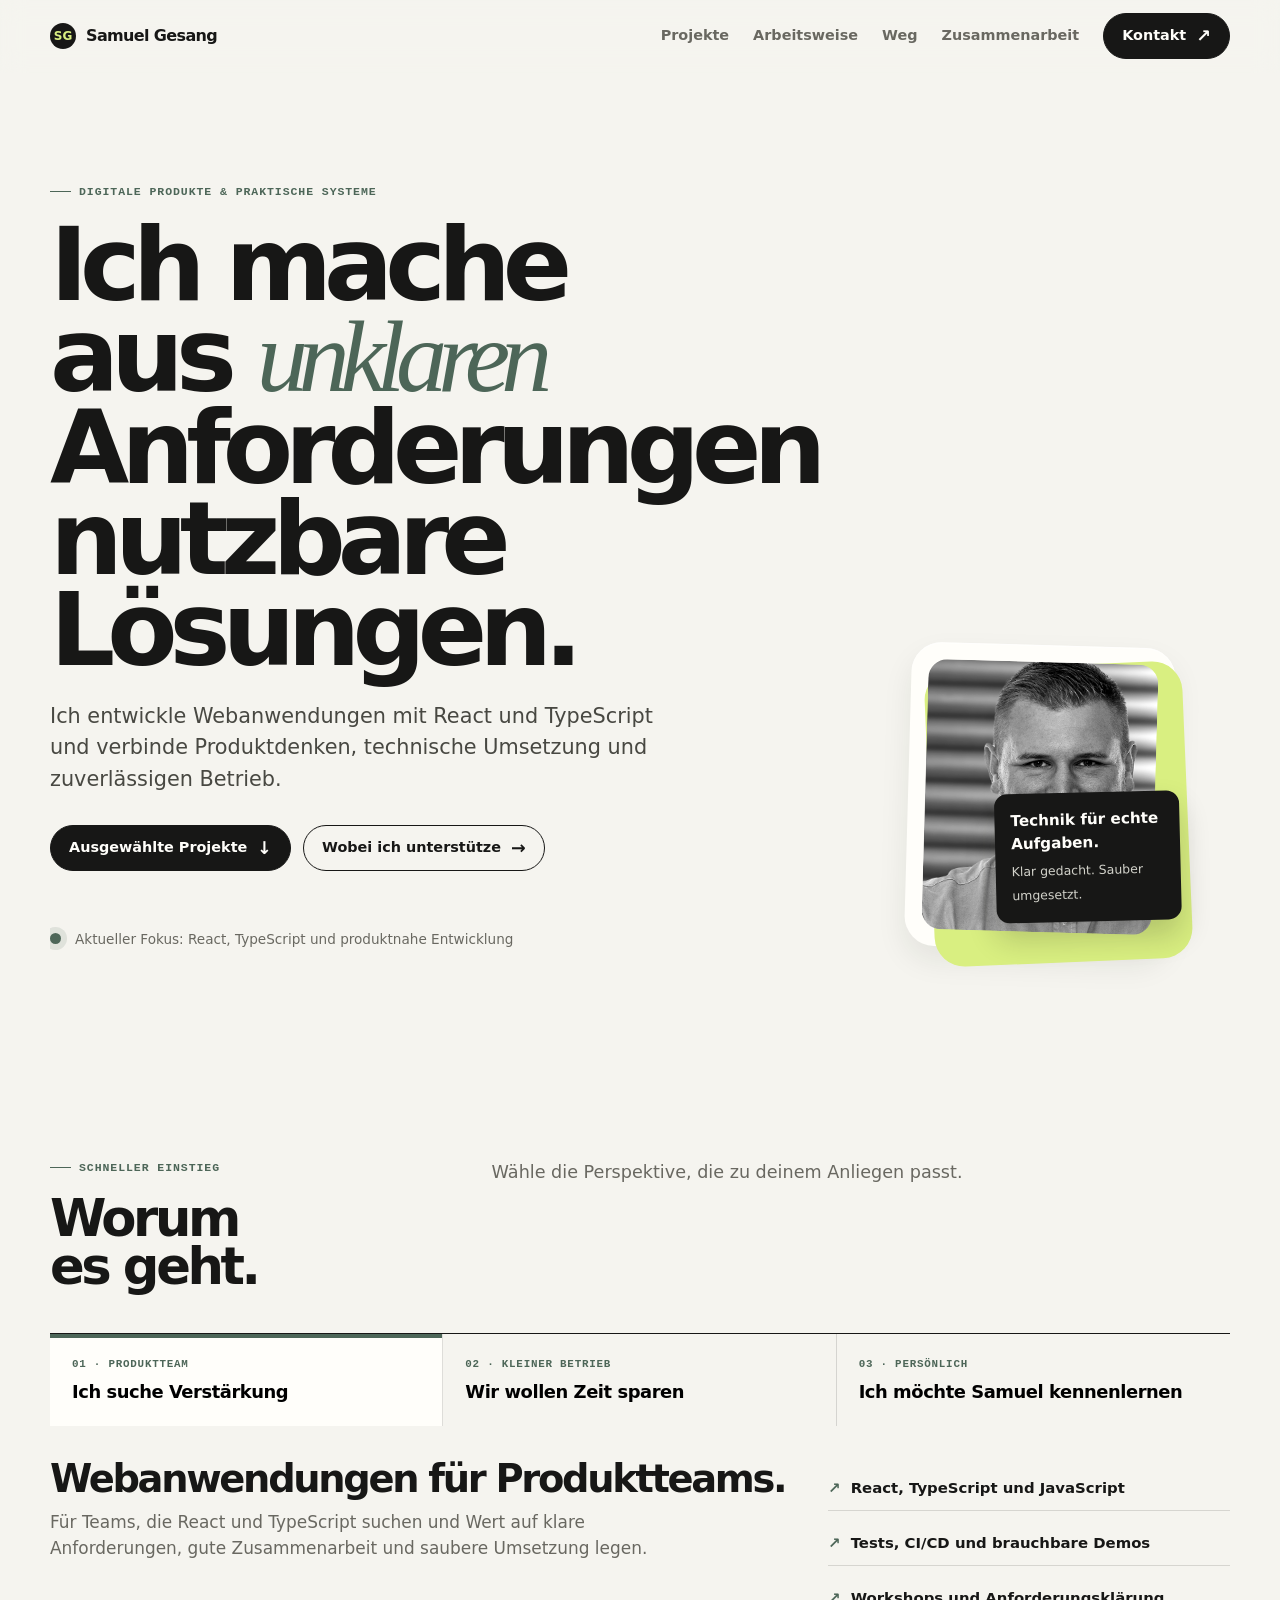
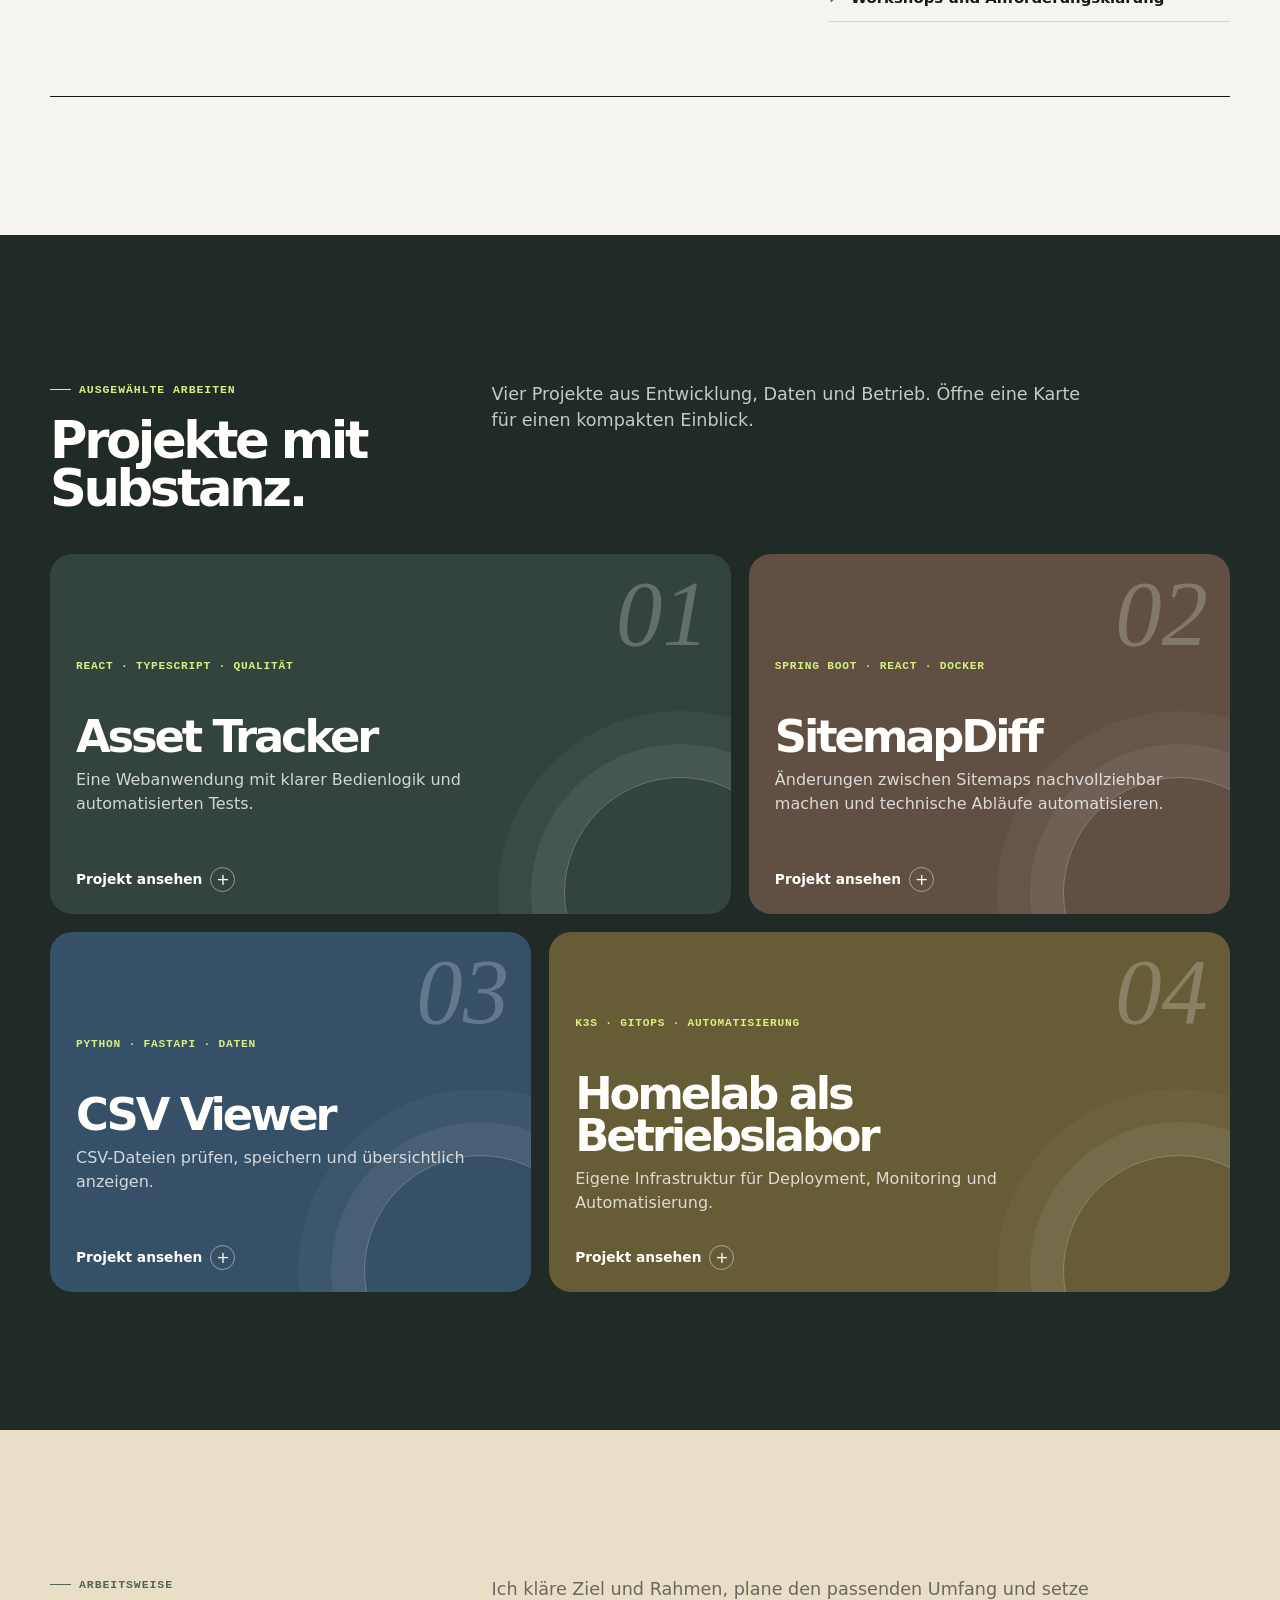
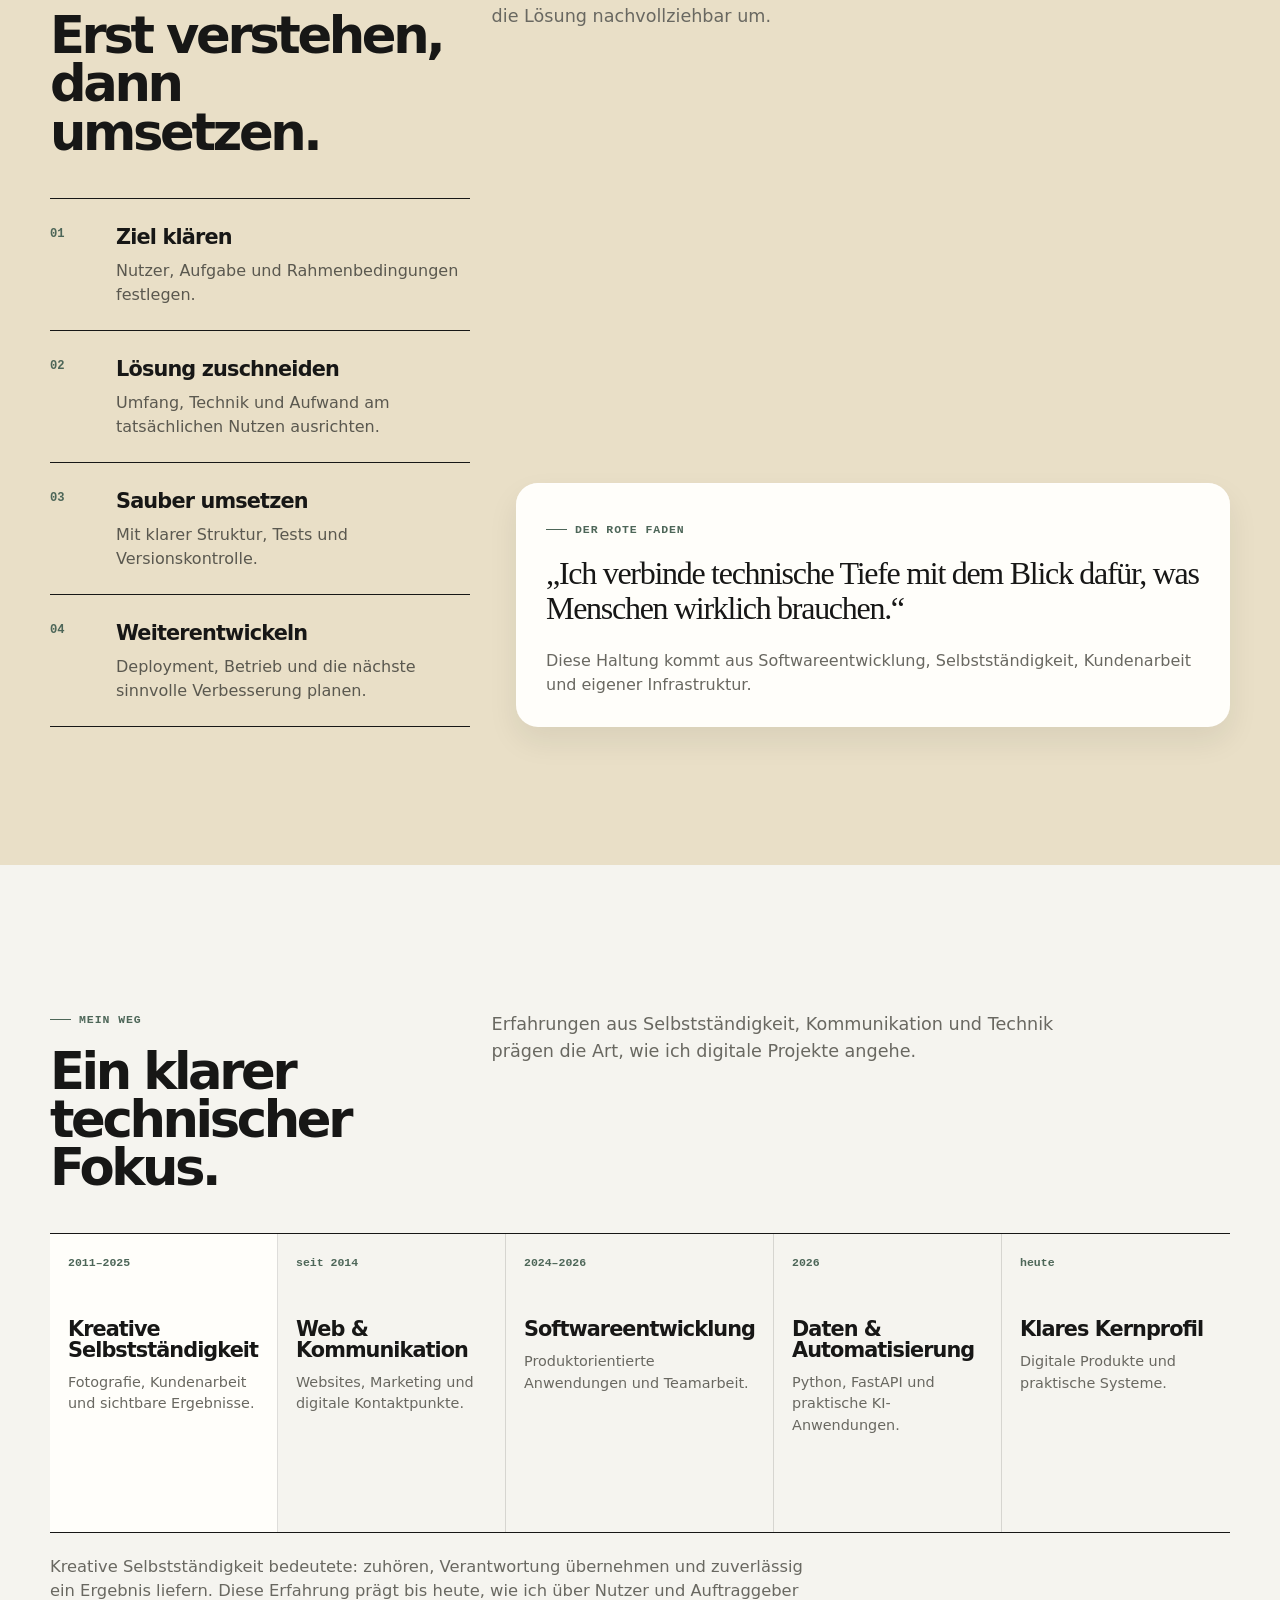
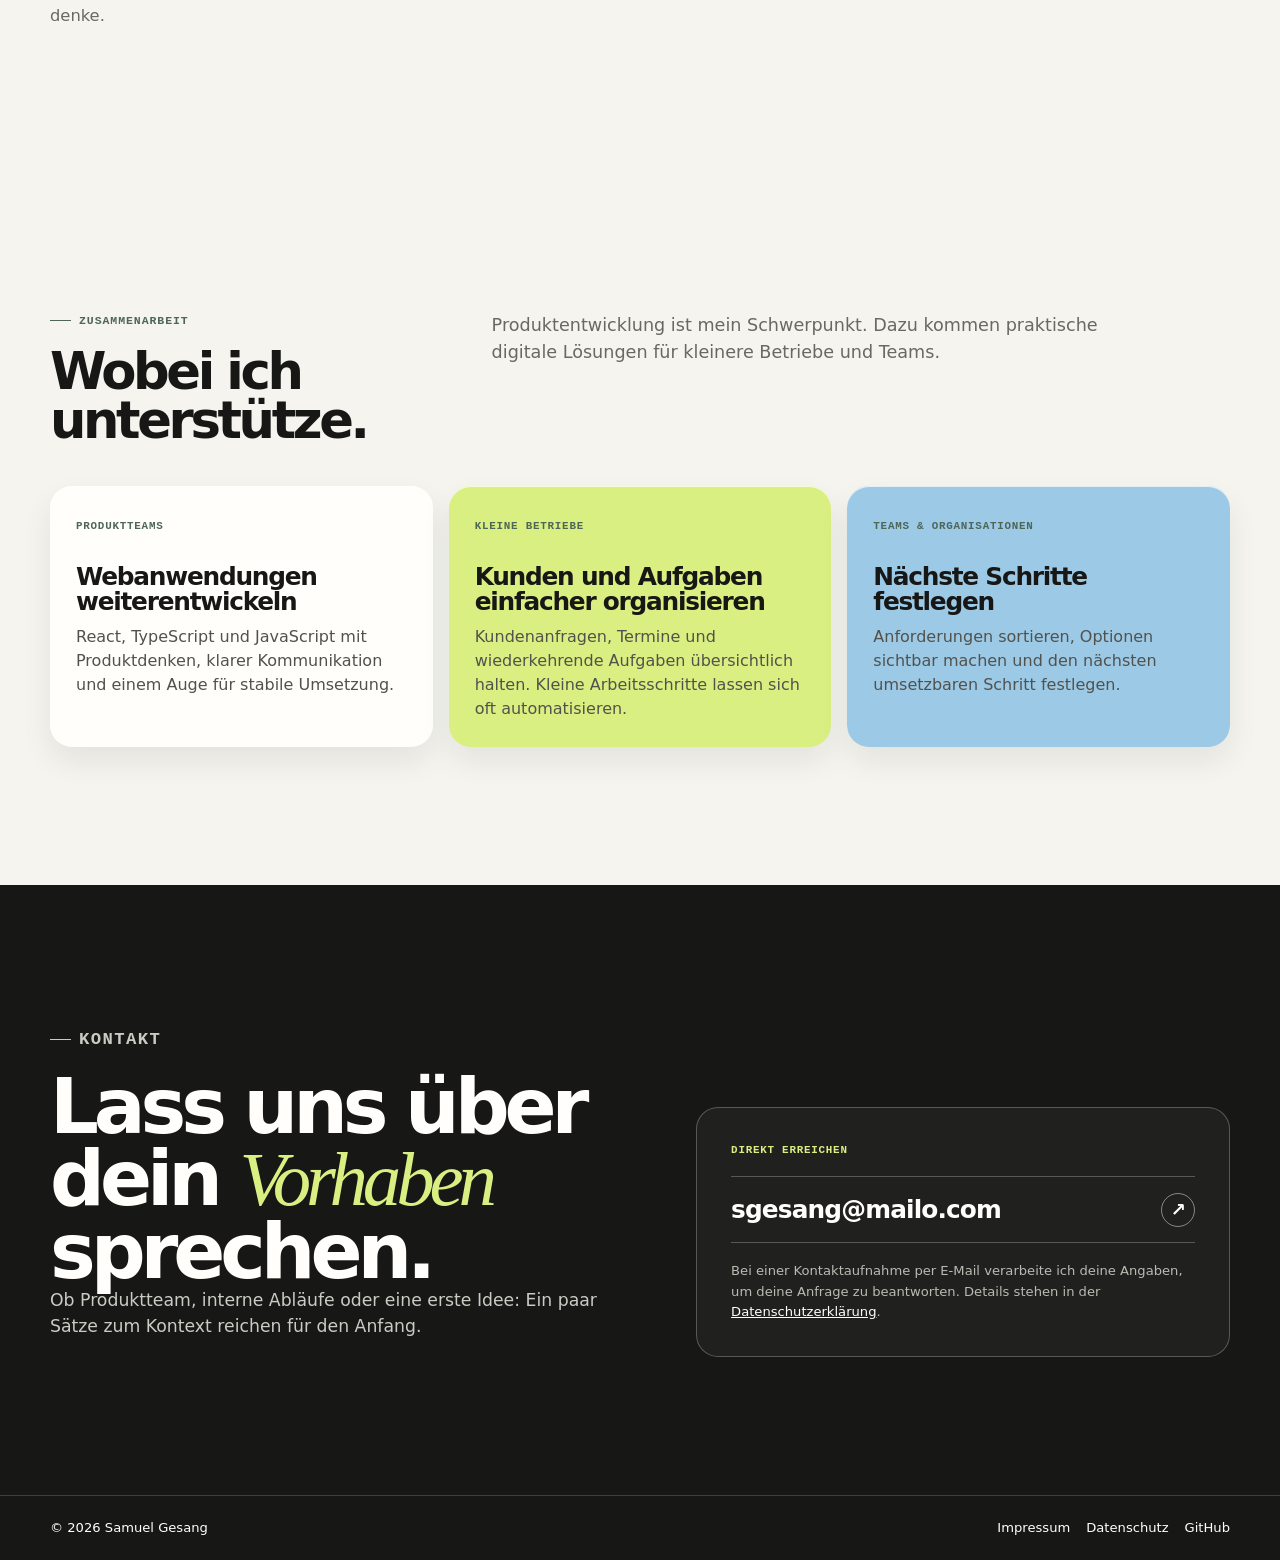
==== commit 1eeaa919: "Finalize contact, legal links and privacy-first basics" ====
--- a/index.html
+++ b/index.html
@@ -5,6 +5,13 @@
   <meta name="viewport" content="width=device-width, initial-scale=1">
   <meta name="description" content="Samuel Gesang entwickelt digitale Produkte und praktische Systeme.">
   <title>Samuel Gesang · Digitale Produkte & Systeme</title>
+  <link rel="canonical" href="https://samuelgesang.de/">
+  <link rel="icon" href="/favicon.svg" type="image/svg+xml">
+  <meta name="theme-color" content="#f5f4ef">
+  <meta property="og:title" content="Samuel Gesang · Digitale Produkte & Systeme">
+  <meta property="og:description" content="Digitale Produkte und praktische Systeme.">
+  <meta property="og:type" content="website">
+  <meta property="og:url" content="https://samuelgesang.de/">
   <style>
     :root {
       --ink: #171716;
@@ -148,6 +155,13 @@
     .contact h2 em { color: var(--lime); font-family: Georgia, serif; font-weight: 400; }
     .contact p { max-width: 570px; color: #cacbc3; font-size: 1.08rem; }
     .contact-form { display: grid; gap: 12px; padding: 22px; border: 1px solid rgba(255,255,255,.25); border-radius: var(--radius); background: rgba(255,255,255,.04); }
+    .contact-card { display: grid; gap: 18px; padding: clamp(25px, 4vw, 34px); border: 1px solid rgba(255,255,255,.25); border-radius: var(--radius); background: rgba(255,255,255,.04); }
+    .contact-card small { color: var(--lime); font-family: ui-monospace, monospace; font-size: .68rem; font-weight: 700; letter-spacing: .07em; text-transform: uppercase; }
+    .contact-email { display: inline-flex; align-items: center; justify-content: space-between; gap: 18px; width: 100%; padding: 14px 0; border-top: 1px solid rgba(255,255,255,.25); border-bottom: 1px solid rgba(255,255,255,.25); color: var(--surface); font-size: clamp(1.15rem, 2.5vw, 1.55rem); font-weight: 700; letter-spacing: -.035em; text-decoration: none; }
+    .contact-email span { display: grid; place-items: center; width: 34px; height: 34px; border: 1px solid rgba(255,255,255,.46); border-radius: 50%; font-size: 1.15rem; }
+    .contact-email:hover { color: var(--lime); }
+    .privacy-note { margin: 0; color: #b8bbb2 !important; font-size: .82rem !important; line-height: 1.55; }
+    .privacy-note a { color: var(--surface); }
     label { display: grid; gap: 6px; color: #cfd0c9; font-size: .82rem; font-weight: 700; }
     input, textarea { width: 100%; padding: 11px 12px; border: 1px solid rgba(255,255,255,.25); border-radius: 10px; color: var(--surface); background: rgba(255,255,255,.06); }
     textarea { min-height: 96px; resize: vertical; }
@@ -155,6 +169,9 @@
     .form-status { min-height: 1.3em; margin: 1px 0 0; color: #d5d7cf; font-size: .8rem; }
     footer { padding: 22px 0; color: #aeb0a8; border-top: 1px solid rgba(255,255,255,.17); font-size: .82rem; }
     footer .shell { display: flex; justify-content: space-between; gap: 18px; }
+    .footer-links { display: flex; flex-wrap: wrap; gap: 16px; }
+    .footer-links a { color: inherit; text-decoration: none; }
+    .footer-links a:hover { color: var(--lime); }
     dialog { width: min(700px, calc(100% - 32px)); max-height: min(700px, calc(100% - 32px)); overflow-y: auto; overscroll-behavior: contain; border: 0; border-radius: 24px; padding: 0; background: var(--surface); box-shadow: 0 26px 90px rgba(0,0,0,.34); }
     dialog::backdrop { background: rgba(19,25,22,.64); backdrop-filter: blur(3px); }
     .modal-inner { position: relative; padding: clamp(28px, 5vw, 52px); }
@@ -206,6 +223,7 @@
       .project-visual svg { height: 150px; }
       .modal-facts { grid-template-columns: 1fr; }
       footer .shell { flex-direction: column; }
+      .footer-links { gap: 13px; }
     }
     @media (prefers-reduced-motion: reduce) {
       html { scroll-behavior: auto; }
@@ -329,20 +347,19 @@
     <section class="section contact" id="kontakt" aria-labelledby="contact-title">
       <div class="shell contact-grid">
         <div><p class="eyebrow">Kontakt</p><h2 id="contact-title">Lass uns über dein <em>Vorhaben</em> sprechen.</h2><p>Ob Produktteam, interne Abläufe oder eine erste Idee: Ein paar Sätze zum Kontext reichen für den Anfang.</p></div>
-        <form class="contact-form" id="contact-form">
-          <label>Name oder Unternehmen<input name="name" autocomplete="name" placeholder="Wie darf ich dich ansprechen?"></label>
-          <label>Worum geht es?<textarea name="message" placeholder="Ein paar Sätze zum Vorhaben reichen für den Anfang."></textarea></label>
-          <button class="button" type="submit">Unverbindlich anfragen <span class="button-arrow">↗</span></button>
-          <p class="form-status" id="form-status" aria-live="polite"></p>
-        </form>
+        <aside class="contact-card" aria-label="Kontaktmöglichkeiten">
+          <small>Direkt erreichen</small>
+          <a class="contact-email" href="mailto:sgesang@mailo.com?subject=Anfrage%20über%20samuelgesang.de">sgesang@mailo.com <span aria-hidden="true">↗</span></a>
+          <p class="privacy-note">Bei einer Kontaktaufnahme per E-Mail verarbeite ich deine Angaben, um deine Anfrage zu beantworten. Details stehen in der <a href="/datenschutz.html">Datenschutzerklärung</a>.</p>
+        </aside>
       </div>
     </section>
   </main>
 
-  <footer class="contact"><div class="shell"><span>© <span id="year"></span> Samuel Gesang</span><span>Prototyp für Samuelgesang.de · Kontaktversand folgt</span></div></footer>
+  <footer class="contact"><div class="shell"><span>© <span id="year"></span> Samuel Gesang</span><nav class="footer-links" aria-label="Rechtliches und Profile"><a href="/impressum.html">Impressum</a><a href="/datenschutz.html">Datenschutz</a><a href="https://github.com/gcode-de/samuelgesang-de" rel="noopener noreferrer" target="_blank">GitHub</a></nav></div></footer>
 
   <dialog id="project-modal" aria-labelledby="modal-title">
-    <div class="modal-inner"><button class="modal-close" id="modal-close" aria-label="Projektfenster schließen">×</button><p class="modal-label" id="modal-label"></p><h3 id="modal-title"></h3><div class="project-visual" id="modal-visual" aria-hidden="true"></div><p id="modal-copy"></p><div class="modal-facts" id="modal-facts"></div><p>Für den Livegang ergänzen wir je Projekt echte Screenshots, konkrete Aufgaben und die passenden Links.</p></div>
+    <div class="modal-inner"><button class="modal-close" id="modal-close" aria-label="Projektfenster schließen">×</button><p class="modal-label" id="modal-label"></p><h3 id="modal-title"></h3><div class="project-visual" id="modal-visual" aria-hidden="true"></div><p id="modal-copy"></p><div class="modal-facts" id="modal-facts"></div></div>
   </dialog>
 
   <script>
@@ -401,7 +418,7 @@
     const moments = document.querySelectorAll('.moment'); const momentDetail = document.querySelector('#moment-detail');
     function setMoment(moment) { moments.forEach(item => item.classList.toggle('active', item === moment)); momentDetail.textContent = moment.dataset.detail; }
     moments.forEach(moment => { moment.addEventListener('click', () => setMoment(moment)); moment.addEventListener('keydown', event => { if (event.key === 'Enter' || event.key === ' ') { event.preventDefault(); setMoment(moment); } }); });
-    document.querySelector('#contact-form').addEventListener('submit', event => { event.preventDefault(); document.querySelector('#form-status').textContent = 'Danke. Der Kontaktversand wird vor dem Livegang eingerichtet.'; });
+
   </script>
 </body>
 </html>
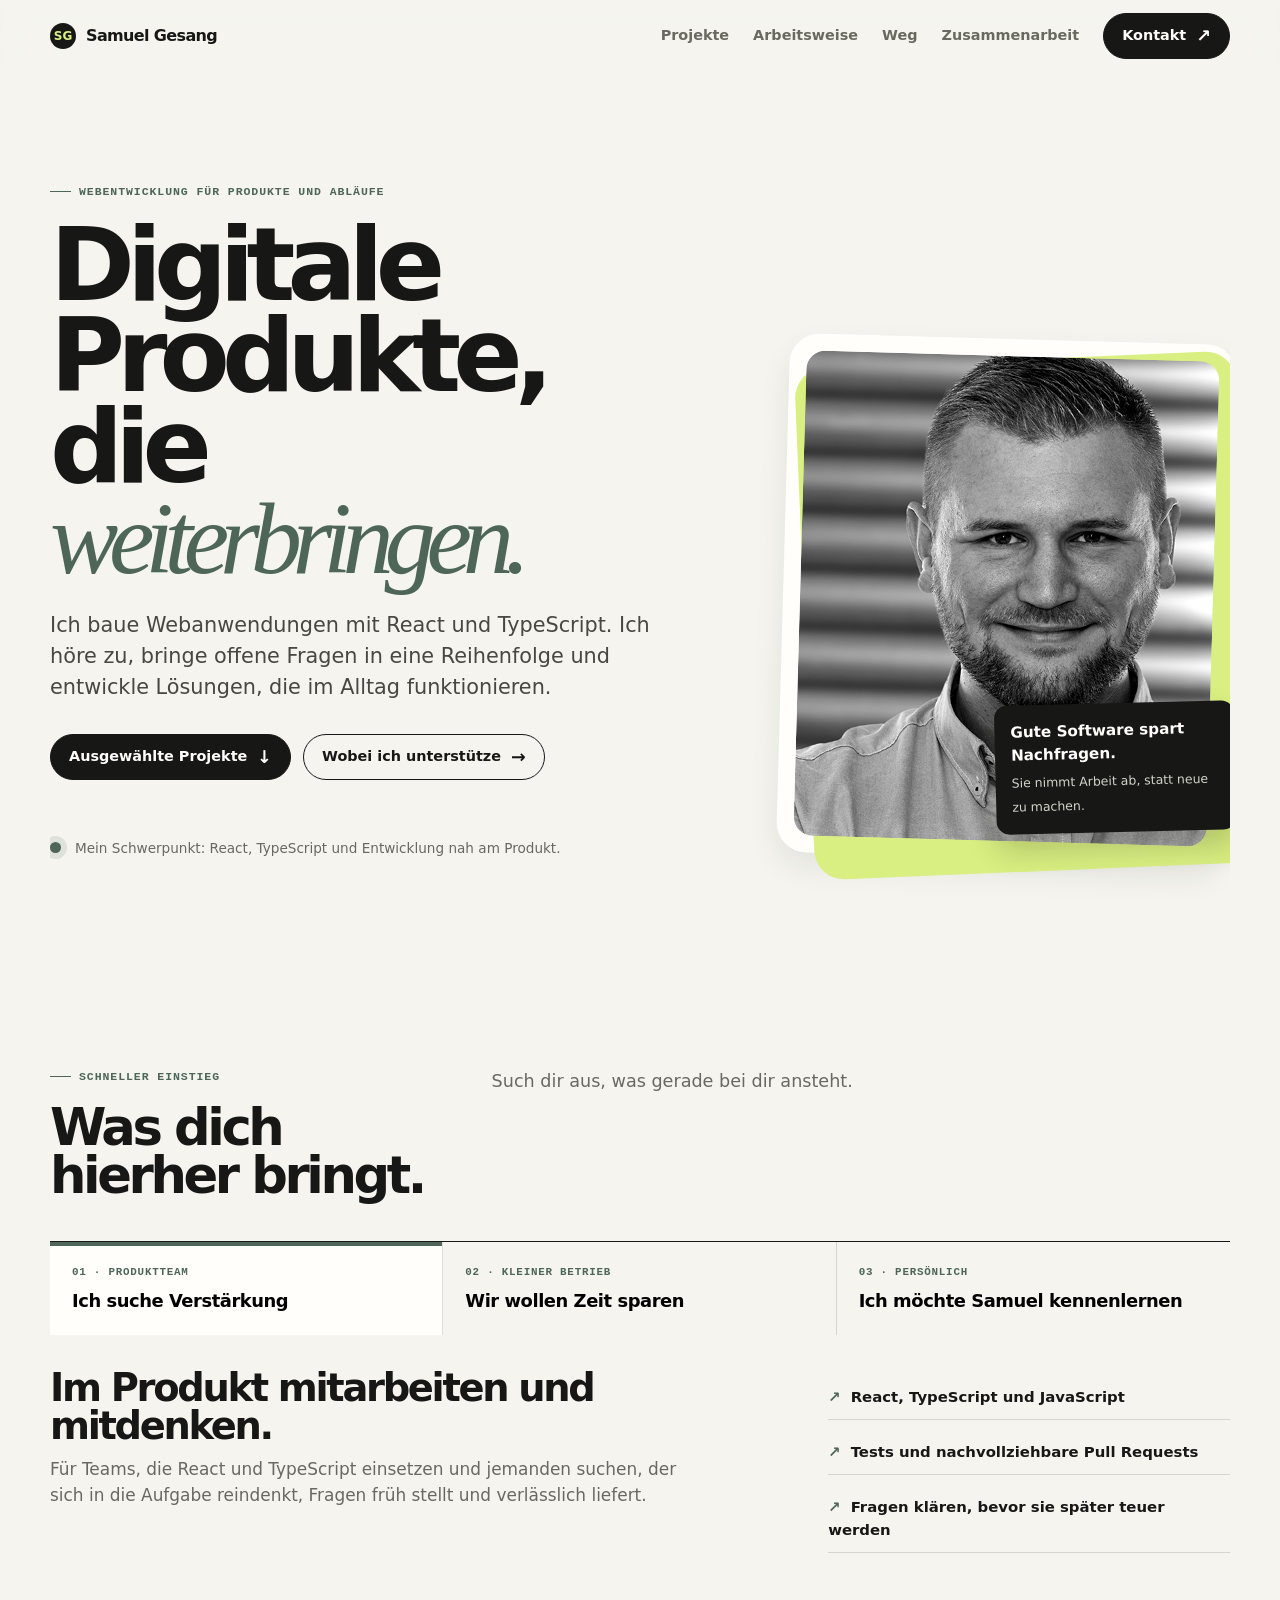
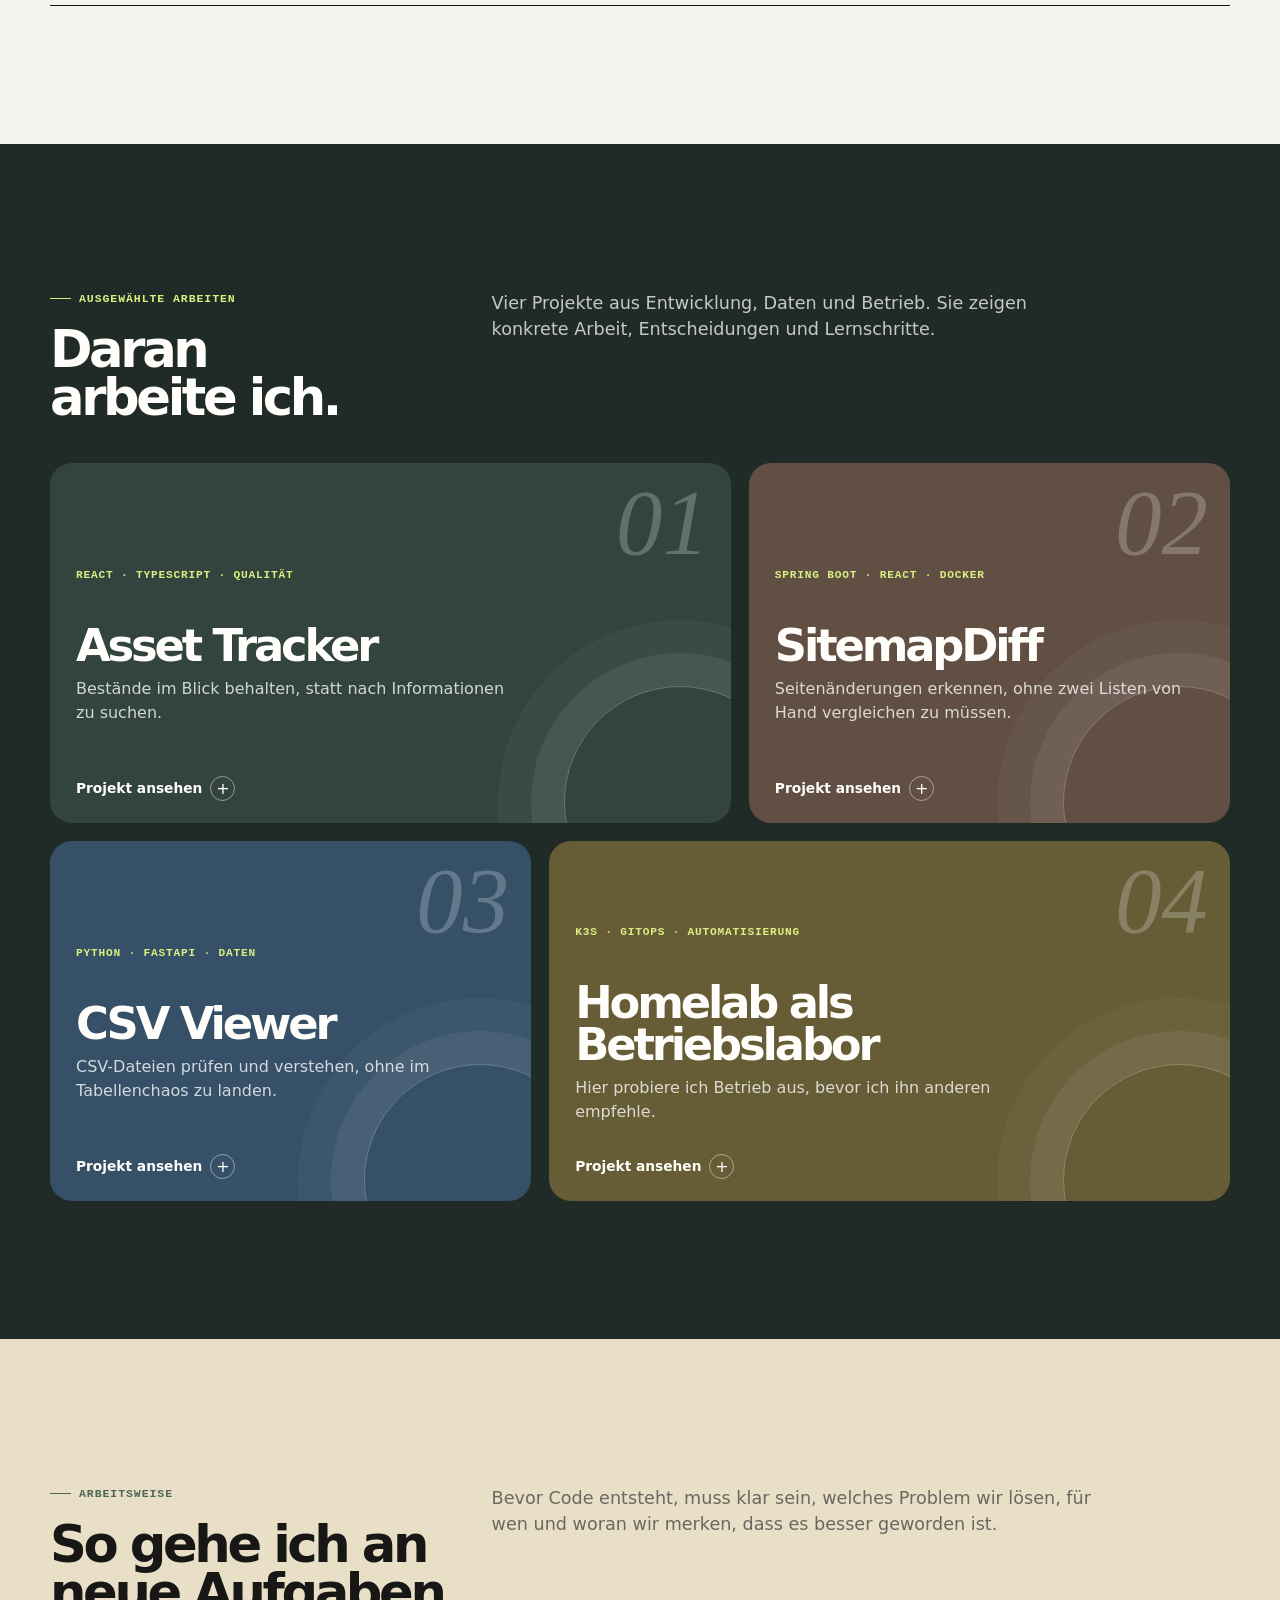
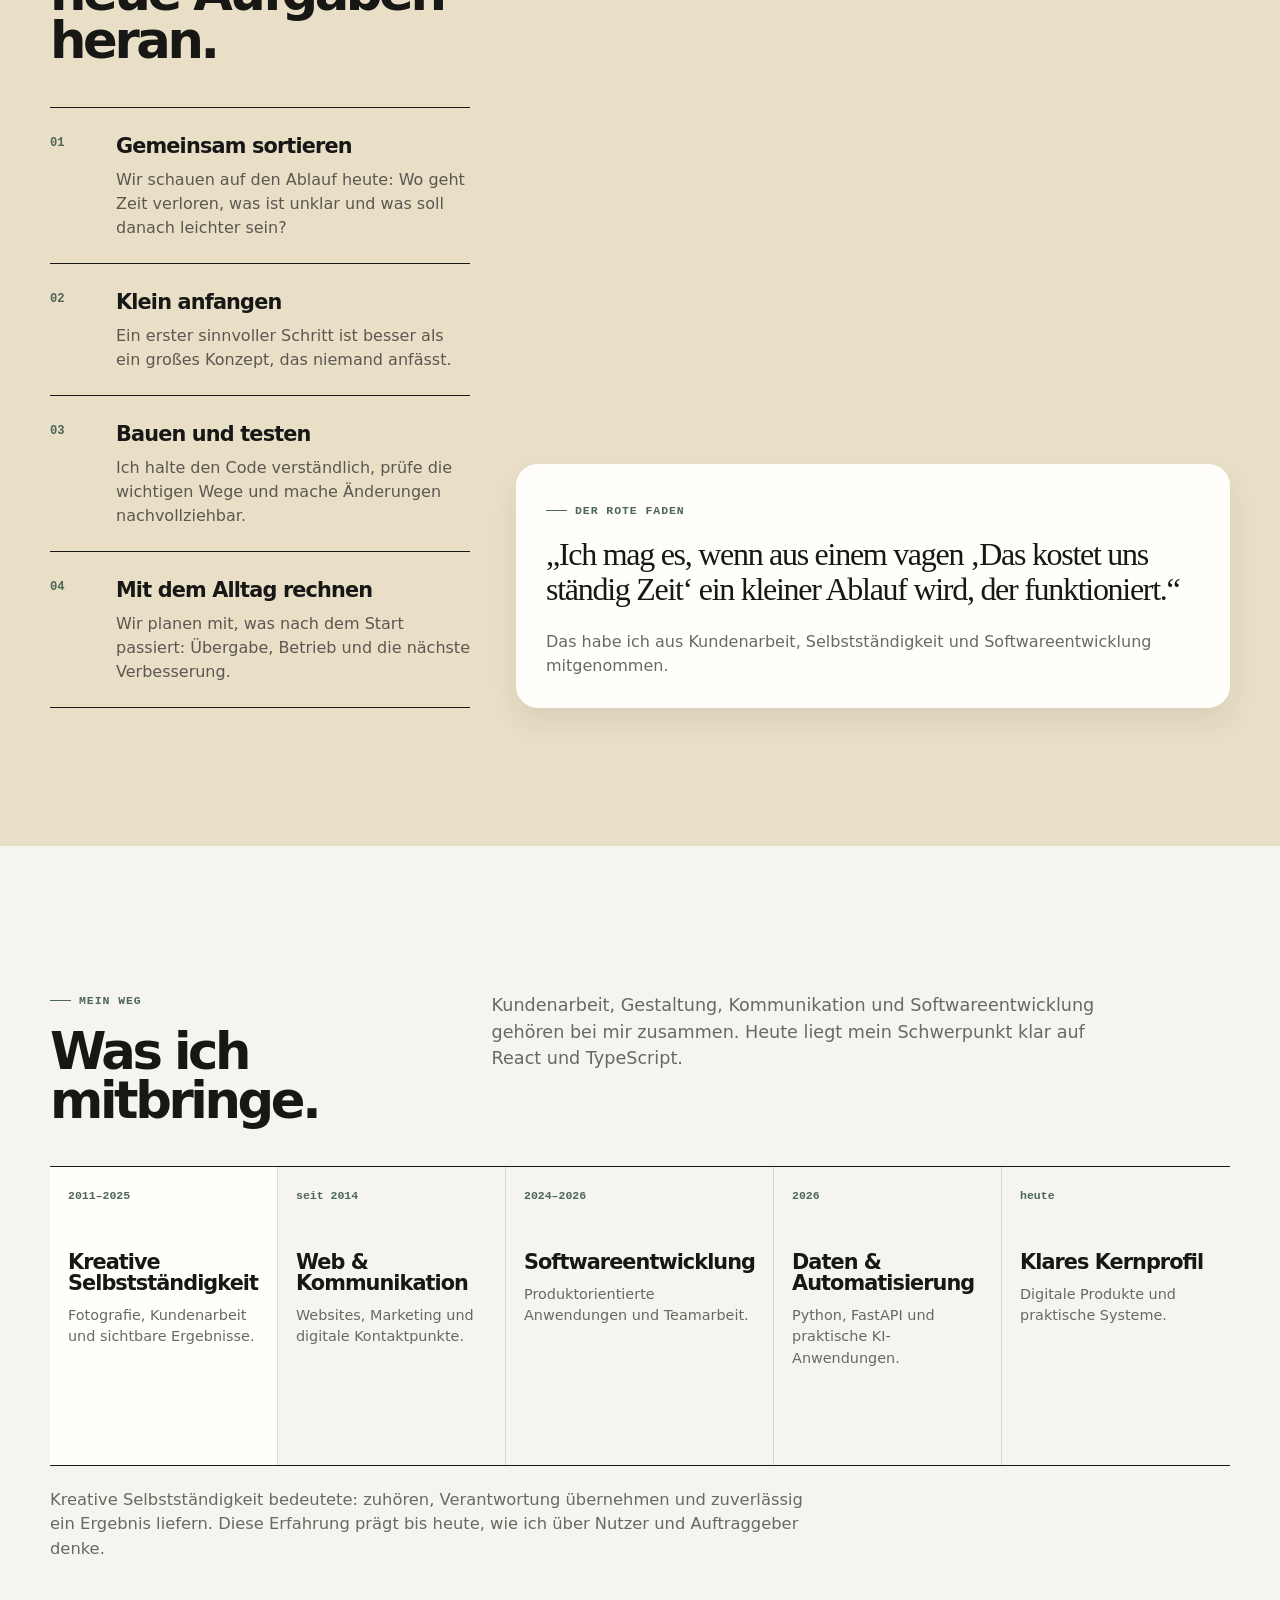
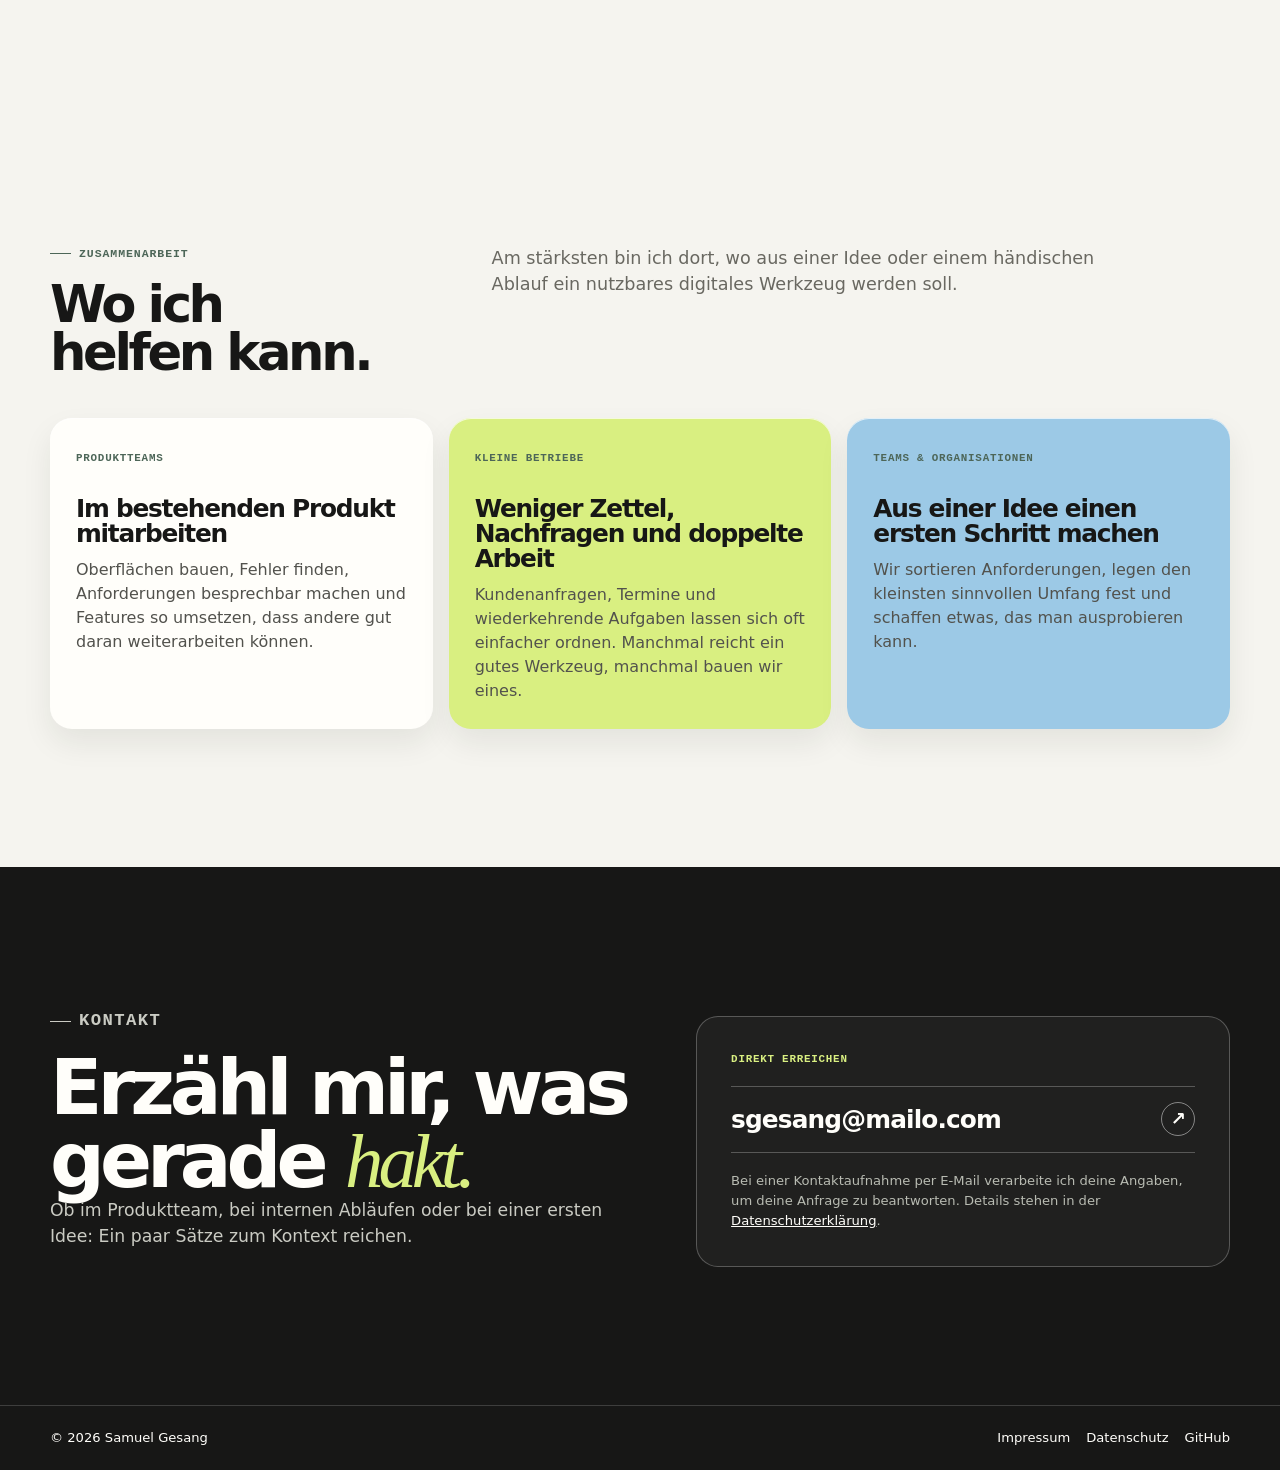
==== commit ebe82c46: "Make website copy more personal and concrete" ====
--- a/index.html
+++ b/index.html
@@ -3,13 +3,13 @@
 <head>
   <meta charset="utf-8">
   <meta name="viewport" content="width=device-width, initial-scale=1">
-  <meta name="description" content="Samuel Gesang entwickelt digitale Produkte und praktische Systeme.">
+  <meta name="description" content="Samuel Gesang baut Webanwendungen und einfache digitale Werkzeuge, die im Alltag wirklich helfen.">
   <title>Samuel Gesang · Digitale Produkte & Systeme</title>
   <link rel="canonical" href="https://samuelgesang.de/">
   <link rel="icon" href="/favicon.svg" type="image/svg+xml">
   <meta name="theme-color" content="#f5f4ef">
   <meta property="og:title" content="Samuel Gesang · Digitale Produkte & Systeme">
-  <meta property="og:description" content="Digitale Produkte und praktische Systeme.">
+  <meta property="og:description" content="Webanwendungen und digitale Werkzeuge, die im Alltag weiterhelfen.">
   <meta property="og:type" content="website">
   <meta property="og:url" content="https://samuelgesang.de/">
   <style>
@@ -250,26 +250,26 @@
     <section class="hero shell">
       <div class="hero-grid">
         <div>
-          <p class="eyebrow">Digitale Produkte & praktische Systeme</p>
-          <h1>Ich mache aus <em>unklaren</em> Anforderungen nutzbare Lösungen.</h1>
-          <p class="hero-copy">Ich entwickle Webanwendungen mit React und TypeScript und verbinde Produktdenken, technische Umsetzung und zuverlässigen Betrieb.</p>
+          <p class="eyebrow">Webentwicklung für Produkte und Abläufe</p>
+          <h1>Digitale Produkte, die <em>weiterbringen.</em></h1>
+          <p class="hero-copy">Ich baue Webanwendungen mit React und TypeScript. Ich höre zu, bringe offene Fragen in eine Reihenfolge und entwickle Lösungen, die im Alltag funktionieren.</p>
           <div class="hero-actions">
             <a class="button dark" href="#projekte">Ausgewählte Projekte <span class="button-arrow">↓</span></a>
             <a class="button" href="#zusammenarbeit">Wobei ich unterstütze <span class="button-arrow">→</span></a>
           </div>
-          <div class="signal"><i aria-hidden="true"></i><span>Aktueller Fokus: React, TypeScript und produktnahe Entwicklung</span></div>
+          <div class="signal"><i aria-hidden="true"></i><span>Mein Schwerpunkt: React, TypeScript und Entwicklung nah am Produkt.</span></div>
         </div>
         <aside class="hero-aside" aria-label="Porträt von Samuel Gesang">
           <img class="portrait" src="assets/samuel-gesang.jpg" alt="Porträt von Samuel Gesang">
-          <div class="portrait-note"><strong>Technik für echte Aufgaben.</strong><span>Klar gedacht. Sauber umgesetzt.</span></div>
+          <div class="portrait-note"><strong>Gute Software spart Nachfragen.</strong><span>Sie nimmt Arbeit ab, statt neue zu machen.</span></div>
         </aside>
       </div>
     </section>
 
     <section class="section shell" aria-labelledby="lenses-title">
       <div class="section-head">
-        <div><p class="eyebrow">Schneller Einstieg</p><h2 id="lenses-title">Worum es geht.</h2></div>
-        <p class="section-intro">Wähle die Perspektive, die zu deinem Anliegen passt.</p>
+        <div><p class="eyebrow">Schneller Einstieg</p><h2 id="lenses-title">Was dich hierher bringt.</h2></div>
+        <p class="section-intro">Such dir aus, was gerade bei dir ansteht.</p>
       </div>
       <div class="lens-panel">
         <div class="lens-tabs" role="tablist" aria-label="Perspektive wählen">
@@ -278,8 +278,8 @@
           <button class="lens" role="tab" aria-selected="false" aria-controls="lens-copy" id="lens-network" data-lens="network"><small>03 · Persönlich</small><strong>Ich möchte Samuel kennenlernen</strong></button>
         </div>
         <div class="lens-content" id="lens-copy" role="tabpanel" aria-labelledby="lens-team">
-          <div><h3 id="lens-title">Webanwendungen für Produktteams.</h3><p id="lens-text">Für Teams, die React und TypeScript suchen und Wert auf klare Anforderungen, gute Zusammenarbeit und saubere Umsetzung legen.</p></div>
-          <div class="lens-points" id="lens-points"><div>React, TypeScript und JavaScript</div><div>Tests, CI/CD und brauchbare Demos</div><div>Workshops und Anforderungsklärung</div></div>
+          <div><h3 id="lens-title">Im Produkt mitarbeiten und mitdenken.</h3><p id="lens-text">Für Teams, die React und TypeScript einsetzen und jemanden suchen, der sich in die Aufgabe reindenkt, Fragen früh stellt und verlässlich liefert.</p></div>
+          <div class="lens-points" id="lens-points"><div>React, TypeScript und JavaScript</div><div>Tests und nachvollziehbare Pull Requests</div><div>Fragen klären, bevor sie später teuer werden</div></div>
         </div>
       </div>
     </section>
@@ -287,14 +287,14 @@
     <section class="section dark-section" id="projekte" aria-labelledby="projects-title">
       <div class="shell">
         <div class="section-head">
-          <div><p class="eyebrow">Ausgewählte Arbeiten</p><h2 id="projects-title">Projekte mit Substanz.</h2></div>
-          <p class="section-intro">Vier Projekte aus Entwicklung, Daten und Betrieb. Öffne eine Karte für einen kompakten Einblick.</p>
+          <div><p class="eyebrow">Ausgewählte Arbeiten</p><h2 id="projects-title">Daran arbeite ich.</h2></div>
+          <p class="section-intro">Vier Projekte aus Entwicklung, Daten und Betrieb. Sie zeigen konkrete Arbeit, Entscheidungen und Lernschritte.</p>
         </div>
         <div class="project-grid">
-          <button class="project" data-project="asset" data-index="01"><span class="project-meta">React · TypeScript · Qualität</span><h3>Asset Tracker</h3><p>Eine Webanwendung mit klarer Bedienlogik und automatisierten Tests.</p><span class="open">Projekt ansehen <b>+</b></span></button>
-          <button class="project" data-project="sitemap" data-index="02"><span class="project-meta">Spring Boot · React · Docker</span><h3>SitemapDiff</h3><p>Änderungen zwischen Sitemaps nachvollziehbar machen und technische Abläufe automatisieren.</p><span class="open">Projekt ansehen <b>+</b></span></button>
-          <button class="project" data-project="csv" data-index="03"><span class="project-meta">Python · FastAPI · Daten</span><h3>CSV Viewer</h3><p>CSV-Dateien prüfen, speichern und übersichtlich anzeigen.</p><span class="open">Projekt ansehen <b>+</b></span></button>
-          <button class="project" data-project="homelab" data-index="04"><span class="project-meta">k3s · GitOps · Automatisierung</span><h3>Homelab als Betriebslabor</h3><p>Eigene Infrastruktur für Deployment, Monitoring und Automatisierung.</p><span class="open">Projekt ansehen <b>+</b></span></button>
+          <button class="project" data-project="asset" data-index="01"><span class="project-meta">React · TypeScript · Qualität</span><h3>Asset Tracker</h3><p>Bestände im Blick behalten, statt nach Informationen zu suchen.</p><span class="open">Projekt ansehen <b>+</b></span></button>
+          <button class="project" data-project="sitemap" data-index="02"><span class="project-meta">Spring Boot · React · Docker</span><h3>SitemapDiff</h3><p>Seitenänderungen erkennen, ohne zwei Listen von Hand vergleichen zu müssen.</p><span class="open">Projekt ansehen <b>+</b></span></button>
+          <button class="project" data-project="csv" data-index="03"><span class="project-meta">Python · FastAPI · Daten</span><h3>CSV Viewer</h3><p>CSV-Dateien prüfen und verstehen, ohne im Tabellenchaos zu landen.</p><span class="open">Projekt ansehen <b>+</b></span></button>
+          <button class="project" data-project="homelab" data-index="04"><span class="project-meta">k3s · GitOps · Automatisierung</span><h3>Homelab als Betriebslabor</h3><p>Hier probiere ich Betrieb aus, bevor ich ihn anderen empfehle.</p><span class="open">Projekt ansehen <b>+</b></span></button>
         </div>
       </div>
     </section>
@@ -302,25 +302,25 @@
     <section class="section process" id="arbeitsweise" aria-labelledby="process-title">
       <div class="shell">
         <div class="section-head">
-          <div><p class="eyebrow">Arbeitsweise</p><h2 id="process-title">Erst verstehen, dann umsetzen.</h2></div>
-          <p class="section-intro">Ich kläre Ziel und Rahmen, plane den passenden Umfang und setze die Lösung nachvollziehbar um.</p>
+          <div><p class="eyebrow">Arbeitsweise</p><h2 id="process-title">So gehe ich an neue Aufgaben heran.</h2></div>
+          <p class="section-intro">Bevor Code entsteht, muss klar sein, welches Problem wir lösen, für wen und woran wir merken, dass es besser geworden ist.</p>
         </div>
         <div class="process-grid">
           <ol class="process-list">
-            <li><div><h3>Ziel klären</h3><p>Nutzer, Aufgabe und Rahmenbedingungen festlegen.</p></div></li>
-            <li><div><h3>Lösung zuschneiden</h3><p>Umfang, Technik und Aufwand am tatsächlichen Nutzen ausrichten.</p></div></li>
-            <li><div><h3>Sauber umsetzen</h3><p>Mit klarer Struktur, Tests und Versionskontrolle.</p></div></li>
-            <li><div><h3>Weiterentwickeln</h3><p>Deployment, Betrieb und die nächste sinnvolle Verbesserung planen.</p></div></li>
+            <li><div><h3>Gemeinsam sortieren</h3><p>Wir schauen auf den Ablauf heute: Wo geht Zeit verloren, was ist unklar und was soll danach leichter sein?</p></div></li>
+            <li><div><h3>Klein anfangen</h3><p>Ein erster sinnvoller Schritt ist besser als ein großes Konzept, das niemand anfässt.</p></div></li>
+            <li><div><h3>Bauen und testen</h3><p>Ich halte den Code verständlich, prüfe die wichtigen Wege und mache Änderungen nachvollziehbar.</p></div></li>
+            <li><div><h3>Mit dem Alltag rechnen</h3><p>Wir planen mit, was nach dem Start passiert: Übergabe, Betrieb und die nächste Verbesserung.</p></div></li>
           </ol>
-          <aside class="process-aside"><p class="eyebrow">Der rote Faden</p><p class="quote">„Ich verbinde technische Tiefe mit dem Blick dafür, was Menschen wirklich brauchen.“</p><p>Diese Haltung kommt aus Softwareentwicklung, Selbstständigkeit, Kundenarbeit und eigener Infrastruktur.</p></aside>
+          <aside class="process-aside"><p class="eyebrow">Der rote Faden</p><p class="quote">„Ich mag es, wenn aus einem vagen ‚Das kostet uns ständig Zeit‘ ein kleiner Ablauf wird, der funktioniert.“</p><p>Das habe ich aus Kundenarbeit, Selbstständigkeit und Softwareentwicklung mitgenommen.</p></aside>
         </div>
       </div>
     </section>
 
     <section class="section shell" id="weg" aria-labelledby="path-title">
       <div class="section-head">
-        <div><p class="eyebrow">Mein Weg</p><h2 id="path-title">Ein klarer technischer Fokus.</h2></div>
-        <p class="section-intro">Erfahrungen aus Selbstständigkeit, Kommunikation und Technik prägen die Art, wie ich digitale Projekte angehe.</p>
+        <div><p class="eyebrow">Mein Weg</p><h2 id="path-title">Was ich mitbringe.</h2></div>
+        <p class="section-intro">Kundenarbeit, Gestaltung, Kommunikation und Softwareentwicklung gehören bei mir zusammen. Heute liegt mein Schwerpunkt klar auf React und TypeScript.</p>
       </div>
       <div class="timeline" role="list" aria-label="Berufliche Stationen">
         <article class="moment active" role="listitem" tabindex="0" data-detail="Kreative Selbstständigkeit bedeutete: zuhören, Verantwortung übernehmen und zuverlässig ein Ergebnis liefern. Diese Erfahrung prägt bis heute, wie ich über Nutzer und Auftraggeber denke."><time>2011–2025</time><h3>Kreative Selbstständigkeit</h3><p>Fotografie, Kundenarbeit und sichtbare Ergebnisse.</p></article>
@@ -334,19 +334,19 @@
 
     <section class="section shell" id="zusammenarbeit" aria-labelledby="work-title">
       <div class="section-head">
-        <div><p class="eyebrow">Zusammenarbeit</p><h2 id="work-title">Wobei ich unterstütze.</h2></div>
-        <p class="section-intro">Produktentwicklung ist mein Schwerpunkt. Dazu kommen praktische digitale Lösungen für kleinere Betriebe und Teams.</p>
+        <div><p class="eyebrow">Zusammenarbeit</p><h2 id="work-title">Wo ich helfen kann.</h2></div>
+        <p class="section-intro">Am stärksten bin ich dort, wo aus einer Idee oder einem händischen Ablauf ein nutzbares digitales Werkzeug werden soll.</p>
       </div>
       <div class="work-grid">
-        <article class="work-card"><small>Produktteams</small><h3>Webanwendungen weiterentwickeln</h3><p>React, TypeScript und JavaScript mit Produktdenken, klarer Kommunikation und einem Auge für stabile Umsetzung.</p></article>
-        <article class="work-card"><small>Kleine Betriebe</small><h3>Kunden und Aufgaben einfacher organisieren</h3><p>Kundenanfragen, Termine und wiederkehrende Aufgaben übersichtlich halten. Kleine Arbeitsschritte lassen sich oft automatisieren.</p></article>
-        <article class="work-card"><small>Teams & Organisationen</small><h3>Nächste Schritte festlegen</h3><p>Anforderungen sortieren, Optionen sichtbar machen und den nächsten umsetzbaren Schritt festlegen.</p></article>
+        <article class="work-card"><small>Produktteams</small><h3>Im bestehenden Produkt mitarbeiten</h3><p>Oberflächen bauen, Fehler finden, Anforderungen besprechbar machen und Features so umsetzen, dass andere gut daran weiterarbeiten können.</p></article>
+        <article class="work-card"><small>Kleine Betriebe</small><h3>Weniger Zettel, Nachfragen und doppelte Arbeit</h3><p>Kundenanfragen, Termine und wiederkehrende Aufgaben lassen sich oft einfacher ordnen. Manchmal reicht ein gutes Werkzeug, manchmal bauen wir eines.</p></article>
+        <article class="work-card"><small>Teams & Organisationen</small><h3>Aus einer Idee einen ersten Schritt machen</h3><p>Wir sortieren Anforderungen, legen den kleinsten sinnvollen Umfang fest und schaffen etwas, das man ausprobieren kann.</p></article>
       </div>
     </section>
 
     <section class="section contact" id="kontakt" aria-labelledby="contact-title">
       <div class="shell contact-grid">
-        <div><p class="eyebrow">Kontakt</p><h2 id="contact-title">Lass uns über dein <em>Vorhaben</em> sprechen.</h2><p>Ob Produktteam, interne Abläufe oder eine erste Idee: Ein paar Sätze zum Kontext reichen für den Anfang.</p></div>
+        <div><p class="eyebrow">Kontakt</p><h2 id="contact-title">Erzähl mir, was gerade <em>hakt.</em></h2><p>Ob im Produktteam, bei internen Abläufen oder bei einer ersten Idee: Ein paar Sätze zum Kontext reichen.</p></div>
         <aside class="contact-card" aria-label="Kontaktmöglichkeiten">
           <small>Direkt erreichen</small>
           <a class="contact-email" href="mailto:sgesang@mailo.com?subject=Anfrage%20über%20samuelgesang.de">sgesang@mailo.com <span aria-hidden="true">↗</span></a>
@@ -365,26 +365,26 @@
   <script>
     const lenses = {
       team: {
-        title: 'Webanwendungen für Produktteams.',
-        text: 'Für Teams, die React und TypeScript suchen und Wert auf klare Anforderungen, gute Zusammenarbeit und saubere Umsetzung legen.',
-        points: ['React, TypeScript und JavaScript', 'Tests, CI/CD und brauchbare Demos', 'Workshops und Anforderungsklärung']
+        title: 'Im Produkt mitarbeiten und mitdenken.',
+        text: 'Für Teams, die React und TypeScript einsetzen und jemanden suchen, der sich in die Aufgabe reindenkt, Fragen früh stellt und verlässlich liefert.',
+        points: ['React, TypeScript und JavaScript', 'Tests und nachvollziehbare Pull Requests', 'Fragen klären, bevor sie später teuer werden']
       },
       business: {
-        title: 'Kunden und Aufgaben einfacher organisieren.',
-        text: 'Für kleine Betriebe, die Kundenanfragen, Termine oder wiederkehrende Aufgaben übersichtlich halten und einzelne Schritte automatisieren möchten.',
-        points: ['Kundenanfragen im Blick behalten', 'Wiederkehrende Schritte automatisieren', 'Einfache Tools auswählen oder bauen']
+        title: 'Weniger Zettel, Nachfragen und doppelte Arbeit.',
+        text: 'Für kleine Betriebe, bei denen Kundenanfragen, Termine oder wiederkehrende Aufgaben immer wieder unnötig Zeit kosten.',
+        points: ['Kundenanfragen im Blick behalten', 'Wiederkehrende Schritte vereinfachen', 'Ein Werkzeug auswählen oder bauen']
       },
       network: {
         title: 'Samuel heute kennenlernen.',
-        text: 'Ein kurzer Überblick für Menschen aus kreativen, kirchlichen oder unternehmerischen Kontexten.',
-        points: ['Produktentwicklung als Schwerpunkt', 'Kommunikation und Gestaltung', 'Fotografie als Teil der Geschichte']
+        text: 'Ein kurzer Überblick für Menschen, die mich aus Fotografie, Kirche, Selbstständigkeit oder gemeinsamen Projekten kennen.',
+        points: ['Webentwicklung als Schwerpunkt', 'Kommunikation und Gestaltung', 'Fotografie als Teil meiner Geschichte']
       }
     };
     const projects = {
-      asset: { label: 'React · TypeScript · Qualität', title: 'Asset Tracker', copy: 'Eine React-/TypeScript-Anwendung mit klarer Bedienlogik und automatisierten Tests.', facts: [['Beitrag', 'React-Oberflächen und Tests'], ['Technik', 'TypeScript, Vitest/RTL, Playwright'], ['Für die Case Study', 'Problem, UI-Entscheidung und Demo']] },
-      sitemap: { label: 'Spring Boot · React · Docker', title: 'SitemapDiff', copy: 'Eine Anwendung, die Änderungen zwischen Sitemaps sichtbar macht und technische Schritte automatisiert.', facts: [['Beitrag', 'Produktidee, Frontend und Integration'], ['Technik', 'React, Spring Boot, Docker'], ['Für die Case Study', 'Ein konkreter Workflow mit Demo']] },
-      csv: { label: 'Python · FastAPI · Daten', title: 'CSV Viewer', copy: 'CSV-Dateien validieren, speichern und serverseitig übersichtlich anzeigen.', facts: [['Beitrag', 'Datenverarbeitung und API'], ['Technik', 'FastAPI, SQLite, Docker Compose'], ['Für die Case Study', 'Upload-Ablauf und Testfall']] },
-      homelab: { label: 'k3s · GitOps · Automatisierung', title: 'Homelab als Betriebslabor', copy: 'Eigene Infrastruktur für Deployment, Monitoring und Automatisierung.', facts: [['Beitrag', 'Betrieb eines privaten k3s-Clusters'], ['Technik', 'Argo CD, Longhorn und Monitoring'], ['Für die Case Study', 'Deployment und Restore']] }
+      asset: { label: 'React · TypeScript · Qualität', title: 'Asset Tracker', copy: 'Eine React-/TypeScript-Anwendung für Bestände, bei der Bedienung und Tests von Anfang an mitgedacht sind.', facts: [['Mein Anteil', 'Oberflächen und Tests'], ['Technik', 'TypeScript, Vitest/RTL, Playwright'], ['Woran ich arbeite', 'Bedienung, Testfälle und Demo']] },
+      sitemap: { label: 'Spring Boot · React · Docker', title: 'SitemapDiff', copy: 'Eine Anwendung, die Änderungen zwischen Sitemaps sichtbar macht, damit Unterschiede nicht von Hand gesucht werden müssen.', facts: [['Mein Anteil', 'Produktidee, Frontend und Integration'], ['Technik', 'React, Spring Boot, Docker'], ['Woran ich arbeite', 'Ein nachvollziehbarer Ablauf mit Demo']] },
+      csv: { label: 'Python · FastAPI · Daten', title: 'CSV Viewer', copy: 'Ein kleines Werkzeug, das CSV-Dateien prüft, speichert und lesbar anzeigt.', facts: [['Mein Anteil', 'Datenverarbeitung und API'], ['Technik', 'FastAPI, SQLite, Docker Compose'], ['Woran ich arbeite', 'Upload-Ablauf und Testfälle']] },
+      homelab: { label: 'k3s · GitOps · Automatisierung', title: 'Homelab als Betriebslabor', copy: 'Eigene Infrastruktur, auf der ich Deployment, Monitoring und Wiederherstellung praktisch ausprobiere.', facts: [['Mein Anteil', 'Betrieb eines privaten k3s-Clusters'], ['Technik', 'Argo CD, Longhorn und Monitoring'], ['Woran ich arbeite', 'Deployment und Restore']] }
     };
     const projectVisuals = {
       asset: `<svg viewBox="0 0 570 190" role="img" aria-label="Abstrakte Oberfläche für Asset Tracker"><path class="grid-line" d="M30 42H540M30 86H540M30 130H540M30 174H540"/><rect x="30" y="20" width="510" height="147" rx="10" fill="rgba(255,255,255,.06)"/><rect x="49" y="42" width="132" height="13" rx="6" class="node"/><rect x="49" y="76" width="217" height="10" rx="5" fill="rgba(255,255,255,.35)"/><rect x="49" y="105" width="165" height="10" rx="5" fill="rgba(255,255,255,.22)"/><rect x="49" y="134" width="102" height="10" rx="5" fill="rgba(255,255,255,.22)"/><rect x="310" y="62" width="182" height="72" rx="9" fill="rgba(255,255,255,.11)"/><circle cx="338" cy="88" r="10" class="node-soft"/><path class="wire" d="M366 82h96M366 104h64"/><text x="48" y="157" class="label">ASSET OVERVIEW</text></svg>`,
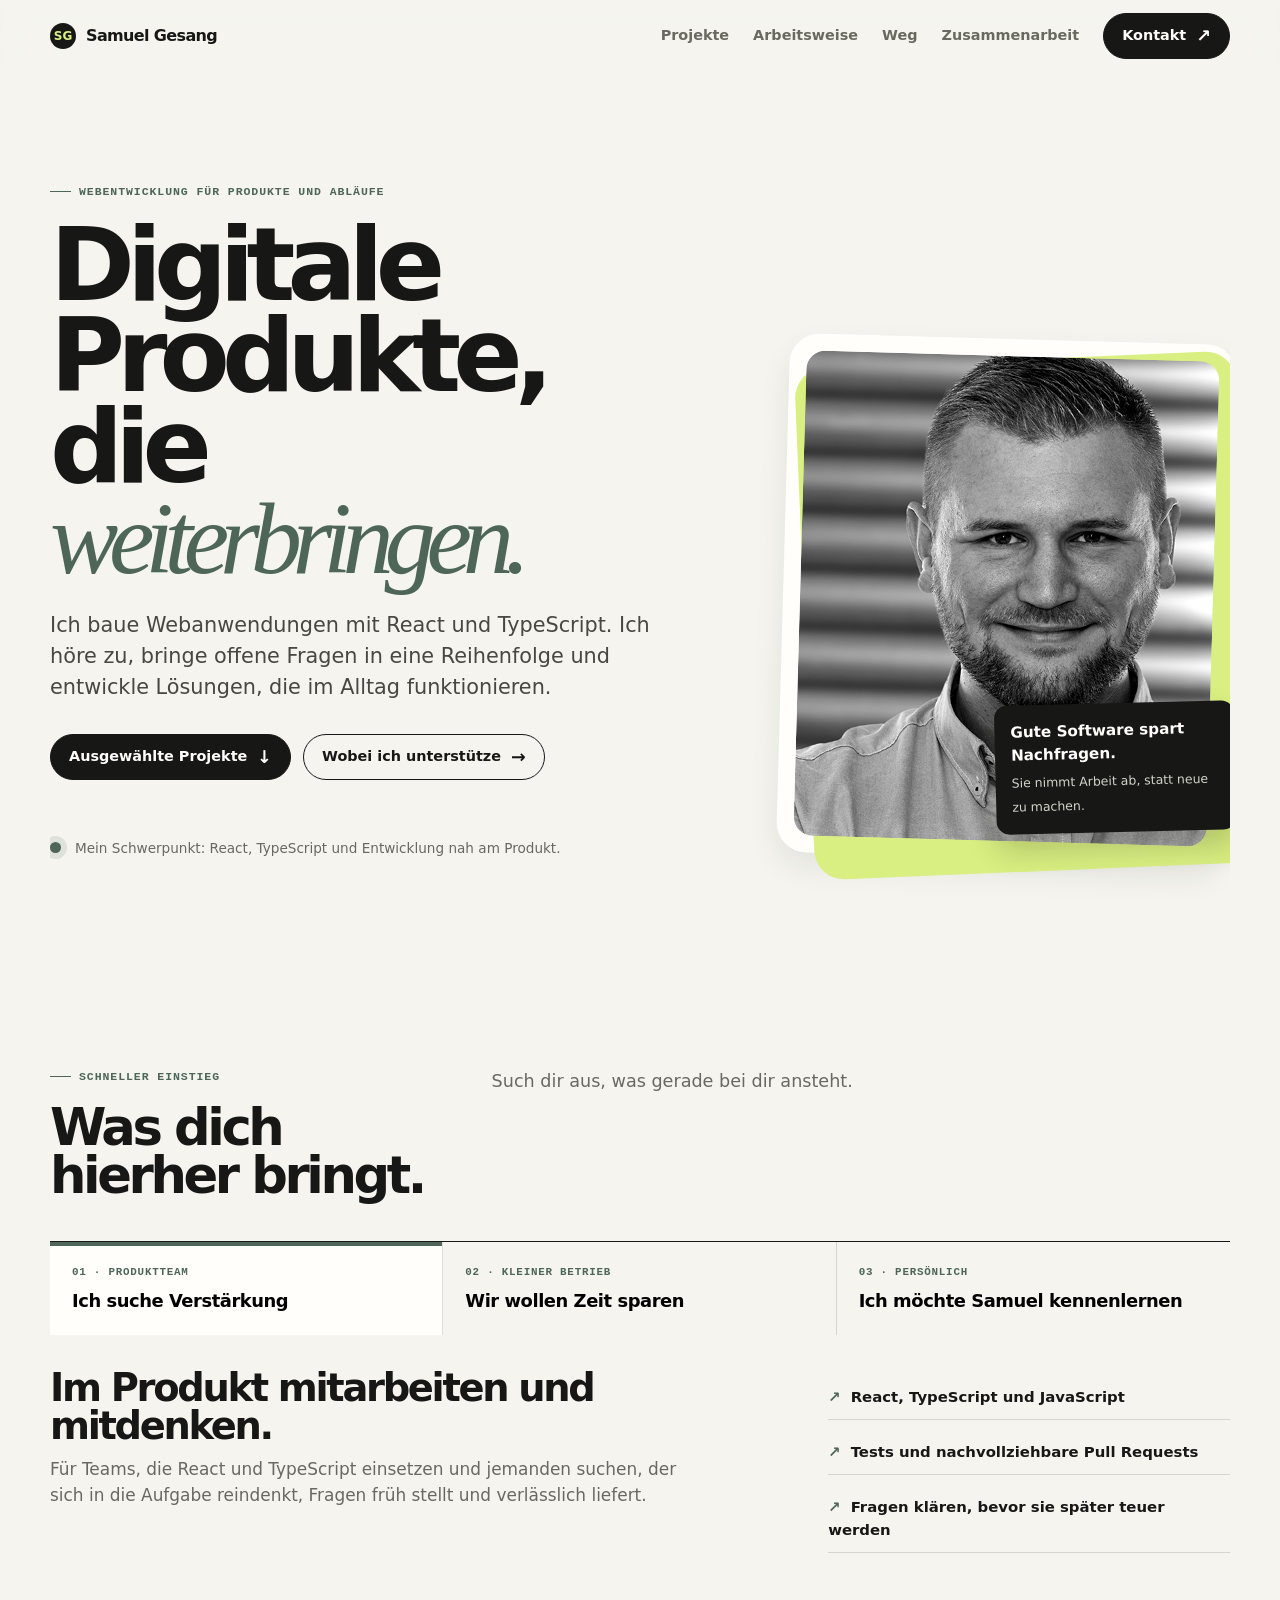
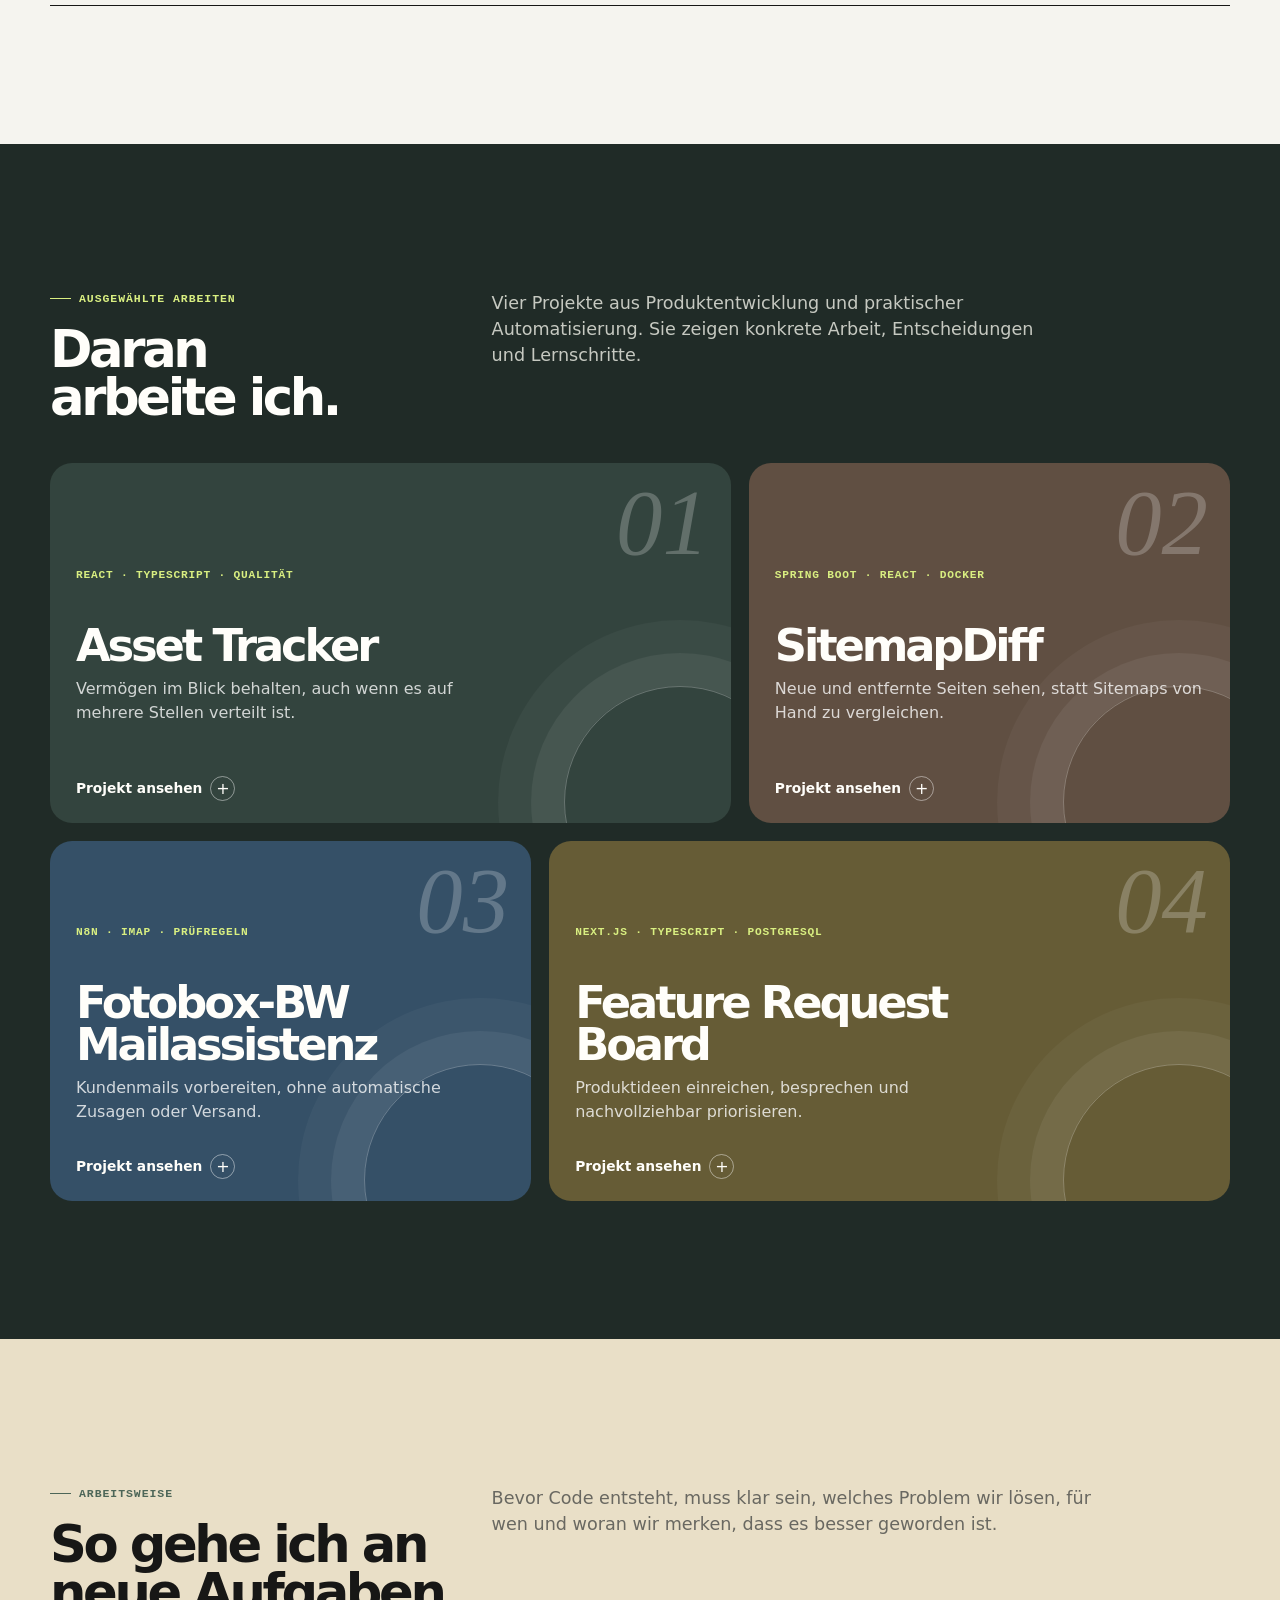
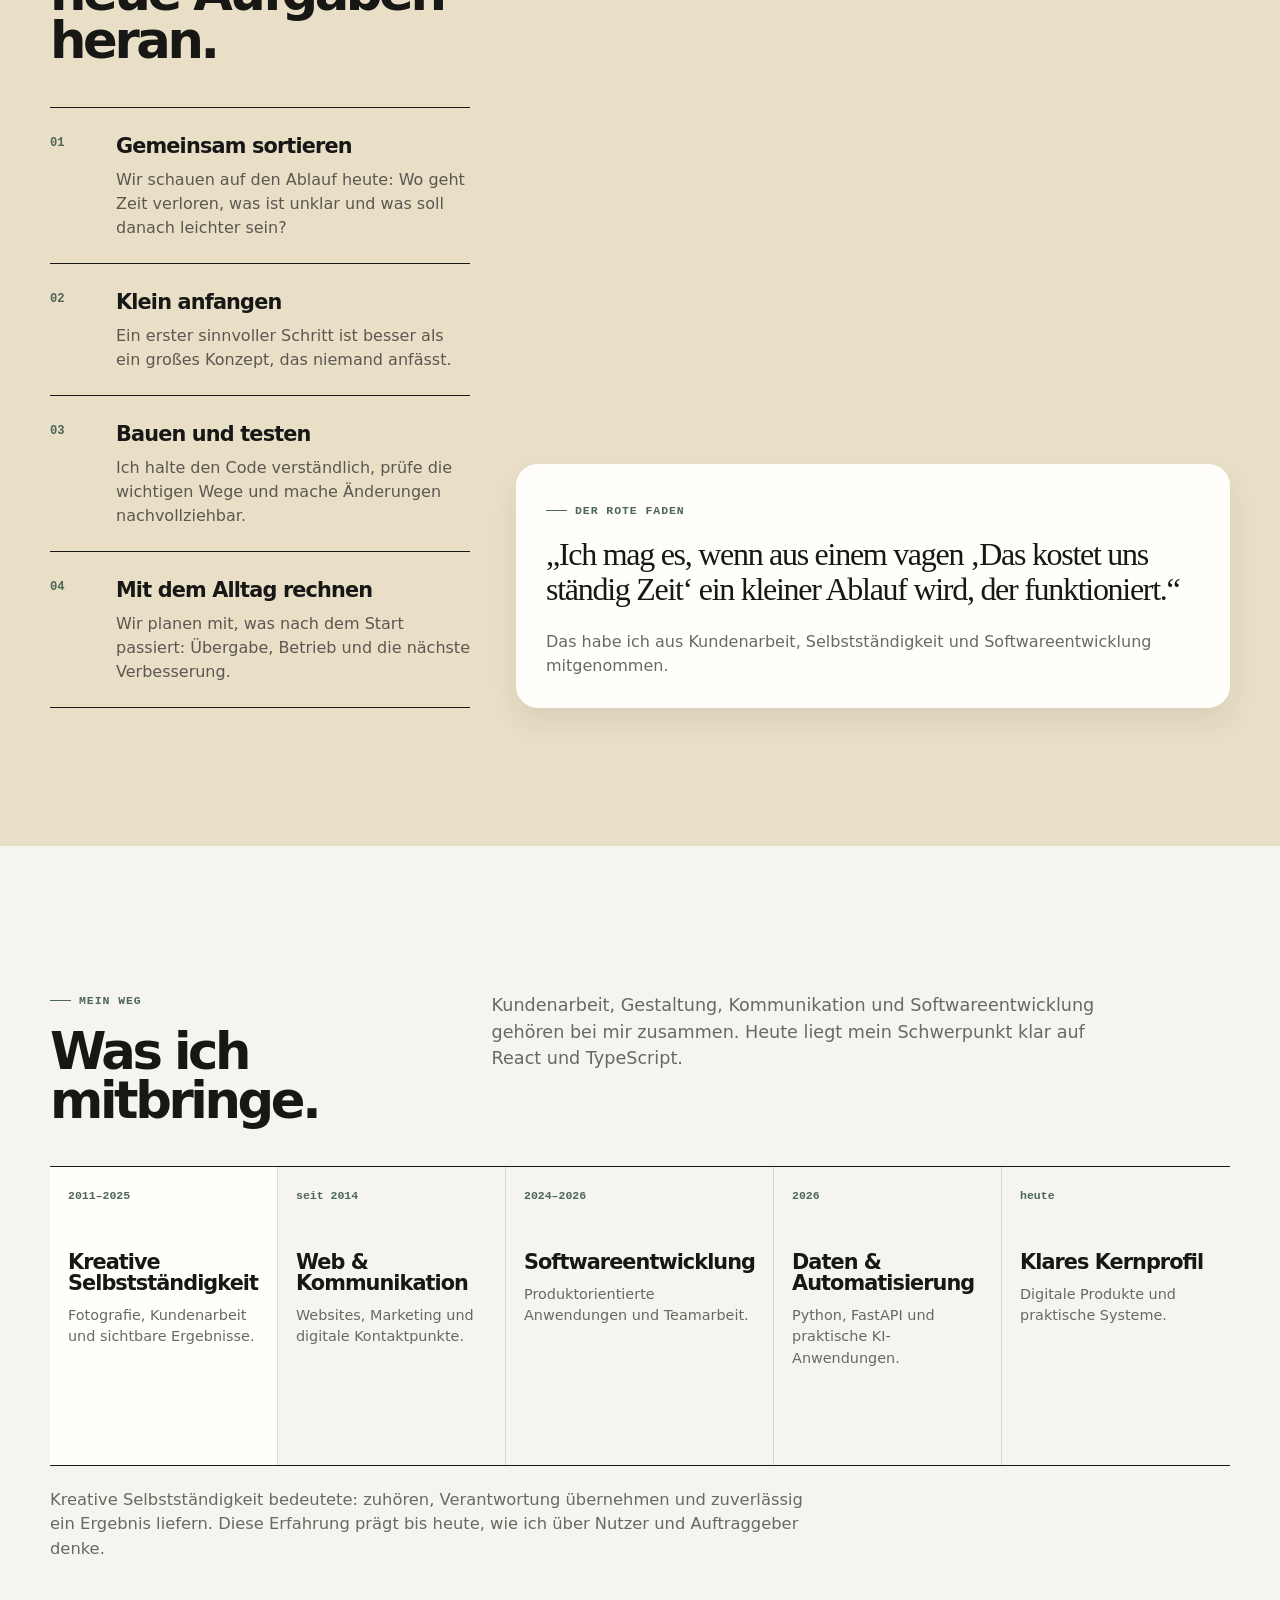
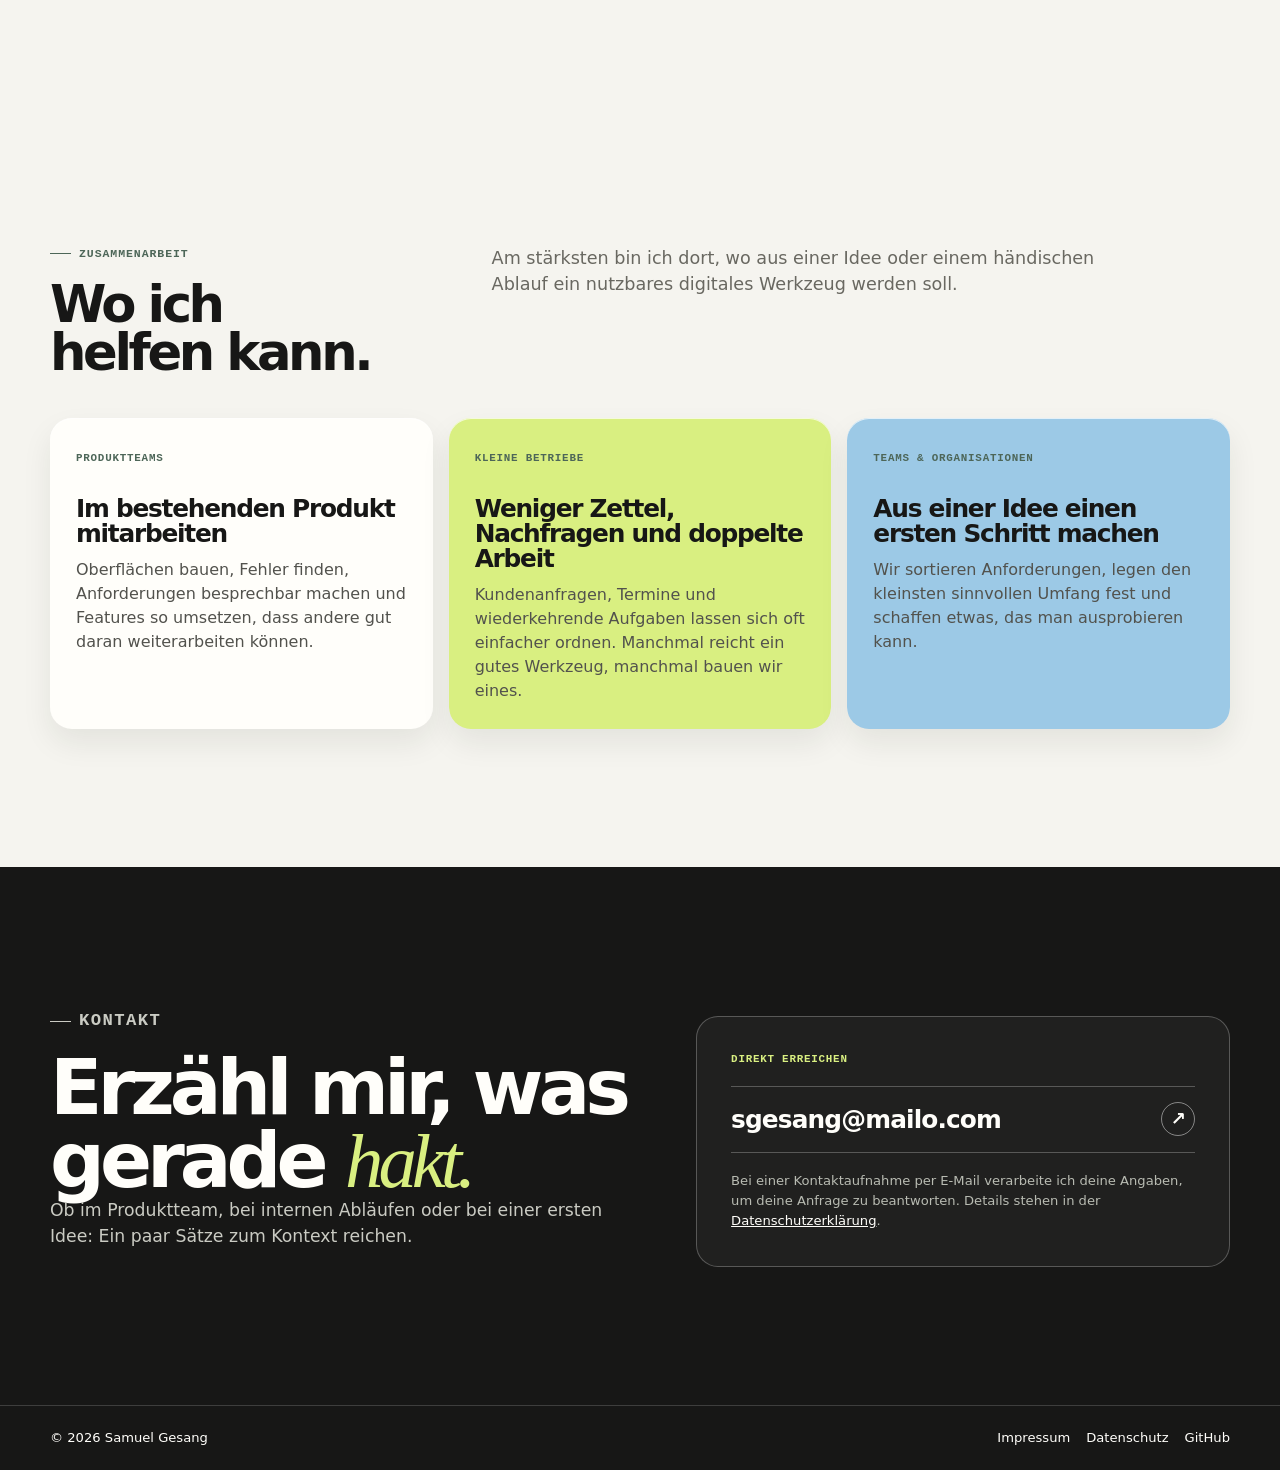
==== commit 62649fe2: "Show stronger real-world project examples" ====
--- a/index.html
+++ b/index.html
@@ -288,13 +288,13 @@
       <div class="shell">
         <div class="section-head">
           <div><p class="eyebrow">Ausgewählte Arbeiten</p><h2 id="projects-title">Daran arbeite ich.</h2></div>
-          <p class="section-intro">Vier Projekte aus Entwicklung, Daten und Betrieb. Sie zeigen konkrete Arbeit, Entscheidungen und Lernschritte.</p>
+          <p class="section-intro">Vier Projekte aus Produktentwicklung und praktischer Automatisierung. Sie zeigen konkrete Arbeit, Entscheidungen und Lernschritte.</p>
         </div>
         <div class="project-grid">
-          <button class="project" data-project="asset" data-index="01"><span class="project-meta">React · TypeScript · Qualität</span><h3>Asset Tracker</h3><p>Bestände im Blick behalten, statt nach Informationen zu suchen.</p><span class="open">Projekt ansehen <b>+</b></span></button>
-          <button class="project" data-project="sitemap" data-index="02"><span class="project-meta">Spring Boot · React · Docker</span><h3>SitemapDiff</h3><p>Seitenänderungen erkennen, ohne zwei Listen von Hand vergleichen zu müssen.</p><span class="open">Projekt ansehen <b>+</b></span></button>
-          <button class="project" data-project="csv" data-index="03"><span class="project-meta">Python · FastAPI · Daten</span><h3>CSV Viewer</h3><p>CSV-Dateien prüfen und verstehen, ohne im Tabellenchaos zu landen.</p><span class="open">Projekt ansehen <b>+</b></span></button>
-          <button class="project" data-project="homelab" data-index="04"><span class="project-meta">k3s · GitOps · Automatisierung</span><h3>Homelab als Betriebslabor</h3><p>Hier probiere ich Betrieb aus, bevor ich ihn anderen empfehle.</p><span class="open">Projekt ansehen <b>+</b></span></button>
+          <button class="project" data-project="asset" data-index="01"><span class="project-meta">React · TypeScript · Qualität</span><h3>Asset Tracker</h3><p>Vermögen im Blick behalten, auch wenn es auf mehrere Stellen verteilt ist.</p><span class="open">Projekt ansehen <b>+</b></span></button>
+          <button class="project" data-project="sitemap" data-index="02"><span class="project-meta">Spring Boot · React · Docker</span><h3>SitemapDiff</h3><p>Neue und entfernte Seiten sehen, statt Sitemaps von Hand zu vergleichen.</p><span class="open">Projekt ansehen <b>+</b></span></button>
+          <button class="project" data-project="fotobox" data-index="03"><span class="project-meta">n8n · IMAP · Prüfregeln</span><h3>Fotobox-BW Mailassistenz</h3><p>Kundenmails vorbereiten, ohne automatische Zusagen oder Versand.</p><span class="open">Projekt ansehen <b>+</b></span></button>
+          <button class="project" data-project="board" data-index="04"><span class="project-meta">Next.js · TypeScript · PostgreSQL</span><h3>Feature Request Board</h3><p>Produktideen einreichen, besprechen und nachvollziehbar priorisieren.</p><span class="open">Projekt ansehen <b>+</b></span></button>
         </div>
       </div>
     </section>
@@ -381,16 +381,16 @@
       }
     };
     const projects = {
-      asset: { label: 'React · TypeScript · Qualität', title: 'Asset Tracker', copy: 'Eine React-/TypeScript-Anwendung für Bestände, bei der Bedienung und Tests von Anfang an mitgedacht sind.', facts: [['Mein Anteil', 'Oberflächen und Tests'], ['Technik', 'TypeScript, Vitest/RTL, Playwright'], ['Woran ich arbeite', 'Bedienung, Testfälle und Demo']] },
-      sitemap: { label: 'Spring Boot · React · Docker', title: 'SitemapDiff', copy: 'Eine Anwendung, die Änderungen zwischen Sitemaps sichtbar macht, damit Unterschiede nicht von Hand gesucht werden müssen.', facts: [['Mein Anteil', 'Produktidee, Frontend und Integration'], ['Technik', 'React, Spring Boot, Docker'], ['Woran ich arbeite', 'Ein nachvollziehbarer Ablauf mit Demo']] },
-      csv: { label: 'Python · FastAPI · Daten', title: 'CSV Viewer', copy: 'Ein kleines Werkzeug, das CSV-Dateien prüft, speichert und lesbar anzeigt.', facts: [['Mein Anteil', 'Datenverarbeitung und API'], ['Technik', 'FastAPI, SQLite, Docker Compose'], ['Woran ich arbeite', 'Upload-Ablauf und Testfälle']] },
-      homelab: { label: 'k3s · GitOps · Automatisierung', title: 'Homelab als Betriebslabor', copy: 'Eigene Infrastruktur, auf der ich Deployment, Monitoring und Wiederherstellung praktisch ausprobiere.', facts: [['Mein Anteil', 'Betrieb eines privaten k3s-Clusters'], ['Technik', 'Argo CD, Longhorn und Monitoring'], ['Woran ich arbeite', 'Deployment und Restore']] }
+      asset: { label: 'React · TypeScript · Qualität', title: 'Asset Tracker', copy: 'Ein Portfolio-Tracker für Menschen, deren Vermögen auf Broker, Wallets, Edelmetalle, Immobilien und Konten verteilt ist. Eine Oberfläche bringt Werte, Verteilung und Entwicklung zusammen.', facts: [['Problem', 'Vermögen ist auf mehrere Stellen verteilt'], ['Technik', 'Next.js, TypeScript, MongoDB'], ['Qualität', 'Vitest, Playwright und belastbare Demo']] },
+      sitemap: { label: 'Spring Boot · React · Docker', title: 'SitemapDiff', copy: 'SitemapDiff beobachtet Websites über ihre Sitemaps und macht neue oder entfernte Seiten sichtbar. So müssen Teams Veränderungen nicht zwischen langen URL-Listen suchen.', facts: [['Problem', 'Änderungen auf wichtigen Websites gehen leicht unter'], ['Technik', 'React, Spring Boot, MongoDB, Docker'], ['Ablauf', 'Manuelle oder geplante Crawls, Diff und CSV-Export']] },
+      fotobox: { label: 'n8n · IMAP · Prüfregeln', title: 'Fotobox-BW Mailassistenz', copy: 'Neue Kundenmails und anstehende Veranstaltungen werden geprüft. Nur wenn Empfänger und Angaben eindeutig sind, entsteht ein Entwurf im Mailpostfach. Samuel prüft ihn und sendet selbst.', facts: [['Ablauf', 'Mail, Kalender und Auftragskontext prüfen'], ['Sicherheitsnetz', 'Kein Entwurf bei unklarer Zuordnung oder offenen Angaben'], ['Versand', 'Bewusst immer manuell durch Samuel']] },
+      board: { label: 'Next.js · TypeScript · PostgreSQL', title: 'Feature Request Board', copy: 'Ein internes Board, damit Produktideen nicht in Chats und E-Mails hängen bleiben. Mitarbeiter reichen Ideen ein, besprechen sie und verfolgen Entscheidungen später nach.', facts: [['Ablauf', 'Einreichen, kommentieren, priorisieren'], ['Rechte', 'Mitarbeiter, Product Owner und Administratoren'], ['Nachvollziehbarkeit', 'Status- und Prioritätsänderungen im Audit Log']] }
     };
     const projectVisuals = {
       asset: `<svg viewBox="0 0 570 190" role="img" aria-label="Abstrakte Oberfläche für Asset Tracker"><path class="grid-line" d="M30 42H540M30 86H540M30 130H540M30 174H540"/><rect x="30" y="20" width="510" height="147" rx="10" fill="rgba(255,255,255,.06)"/><rect x="49" y="42" width="132" height="13" rx="6" class="node"/><rect x="49" y="76" width="217" height="10" rx="5" fill="rgba(255,255,255,.35)"/><rect x="49" y="105" width="165" height="10" rx="5" fill="rgba(255,255,255,.22)"/><rect x="49" y="134" width="102" height="10" rx="5" fill="rgba(255,255,255,.22)"/><rect x="310" y="62" width="182" height="72" rx="9" fill="rgba(255,255,255,.11)"/><circle cx="338" cy="88" r="10" class="node-soft"/><path class="wire" d="M366 82h96M366 104h64"/><text x="48" y="157" class="label">ASSET OVERVIEW</text></svg>`,
       sitemap: `<svg viewBox="0 0 570 190" role="img" aria-label="Abstrakte Sitemap-Grafik"><path class="wire" d="M285 42V68M285 68H160M285 68H410M160 68v25M410 68v25M160 114v30M410 114v30M93 144h134M343 144h134"/><circle cx="285" cy="35" r="14" class="node"/><circle cx="160" cy="105" r="13" class="node-soft"/><circle cx="410" cy="105" r="13" class="node-warm"/><circle cx="93" cy="151" r="10" fill="rgba(255,255,255,.7)"/><circle cx="160" cy="151" r="10" fill="rgba(255,255,255,.7)"/><circle cx="227" cy="151" r="10" fill="rgba(255,255,255,.7)"/><circle cx="343" cy="151" r="10" fill="rgba(255,255,255,.7)"/><circle cx="410" cy="151" r="10" fill="rgba(255,255,255,.7)"/><circle cx="477" cy="151" r="10" fill="rgba(255,255,255,.7)"/><text x="258" y="19" class="label">COMPARE</text><text x="126" y="90" class="label">ALT</text><text x="376" y="90" class="label">NEU</text></svg>`,
-      csv: `<svg viewBox="0 0 570 190" role="img" aria-label="Abstrakte Datentabelle für CSV Viewer"><rect x="46" y="26" width="478" height="138" rx="10" fill="rgba(255,255,255,.07)"/><path class="grid-line" d="M46 63H524M46 97H524M46 131H524M166 26V164M316 26V164M429 26V164"/><rect x="59" y="38" width="85" height="11" rx="5" class="node"/><rect x="180" y="38" width="100" height="11" rx="5" class="node-soft"/><rect x="330" y="38" width="72" height="11" rx="5" class="node-warm"/><circle cx="70" cy="80" r="6" fill="rgba(255,255,255,.75)"/><circle cx="70" cy="114" r="6" fill="rgba(255,255,255,.55)"/><circle cx="70" cy="148" r="6" fill="rgba(255,255,255,.35)"/><text x="464" y="49" class="label">CSV</text></svg>`,
-      homelab: `<svg viewBox="0 0 570 190" role="img" aria-label="Abstrakte Infrastruktur-Grafik"><path class="wire" d="M285 33V63M285 63H165M285 63H405M165 63v34M405 63v34M165 118h240"/><rect x="255" y="17" width="60" height="28" rx="8" class="node"/><rect x="127" y="94" width="76" height="31" rx="8" class="node-soft"/><rect x="367" y="94" width="76" height="31" rx="8" class="node-warm"/><rect x="245" y="139" width="80" height="30" rx="8" fill="rgba(255,255,255,.72)"/><text x="266" y="36" fill="#171716" class="label">GIT</text><text x="141" y="114" fill="#171716" class="label">K3S</text><text x="378" y="114" fill="#171716" class="label">OPS</text><text x="258" y="158" fill="#171716" class="label">LIVE</text></svg>`
+      fotobox: `<svg viewBox="0 0 570 190" role="img" aria-label="Abstrakter Ablauf für die Fotobox-BW Mailassistenz"><path class="wire" d="M92 95h82m40 0h82m40 0h82"/><rect x="42" y="65" width="92" height="60" rx="11" class="node-soft"/><rect x="174" y="65" width="92" height="60" rx="11" class="node"/><rect x="306" y="65" width="92" height="60" rx="11" class="node-warm"/><rect x="438" y="65" width="92" height="60" rx="11" fill="rgba(255,255,255,.75)"/><text x="62" y="100" fill="#171716" class="label">MAIL</text><text x="191" y="100" fill="#171716" class="label">PRÜFEN</text><text x="325" y="100" fill="#171716" class="label">ENTWURF</text><text x="458" y="100" fill="#171716" class="label">PRÜFUNG</text><text x="142" y="54" class="label">KEIN AUTOVERSAND</text></svg>`,
+      board: `<svg viewBox="0 0 570 190" role="img" aria-label="Abstraktes Board für Produktideen"><rect x="43" y="25" width="144" height="140" rx="12" fill="rgba(255,255,255,.09)"/><rect x="214" y="25" width="144" height="140" rx="12" fill="rgba(255,255,255,.09)"/><rect x="385" y="25" width="144" height="140" rx="12" fill="rgba(255,255,255,.09)"/><rect x="59" y="48" width="112" height="26" rx="6" class="node-soft"/><rect x="59" y="89" width="92" height="26" rx="6" fill="rgba(255,255,255,.45)"/><rect x="230" y="61" width="112" height="26" rx="6" class="node-warm"/><rect x="230" y="102" width="92" height="26" rx="6" fill="rgba(255,255,255,.45)"/><rect x="401" y="74" width="112" height="26" rx="6" class="node"/><text x="64" y="43" class="label">IDEEN</text><text x="233" y="43" class="label">PRÜFEN</text><text x="401" y="43" class="label">PRIORITÄT</text></svg>`
     };
     const header = document.querySelector('.site-header');
     addEventListener('scroll', () => header.classList.toggle('is-scrolled', scrollY > 8), { passive: true });
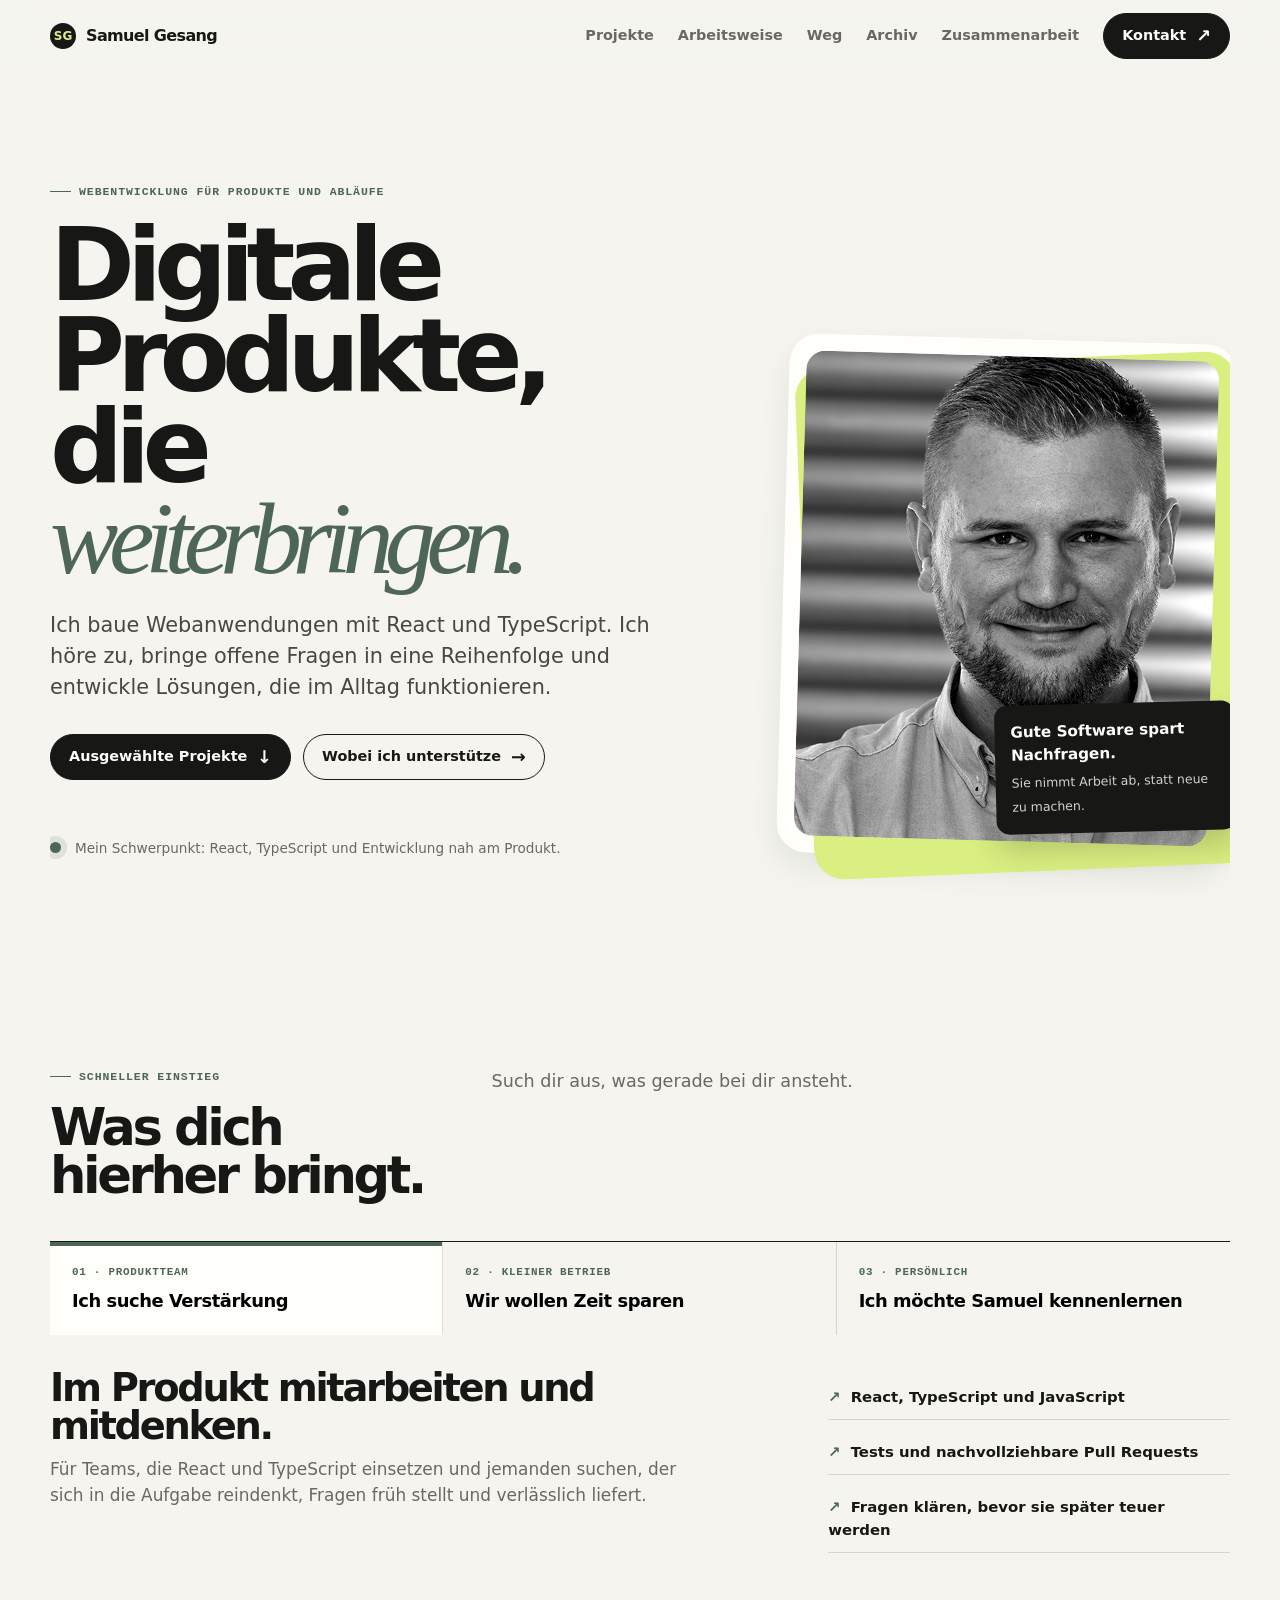
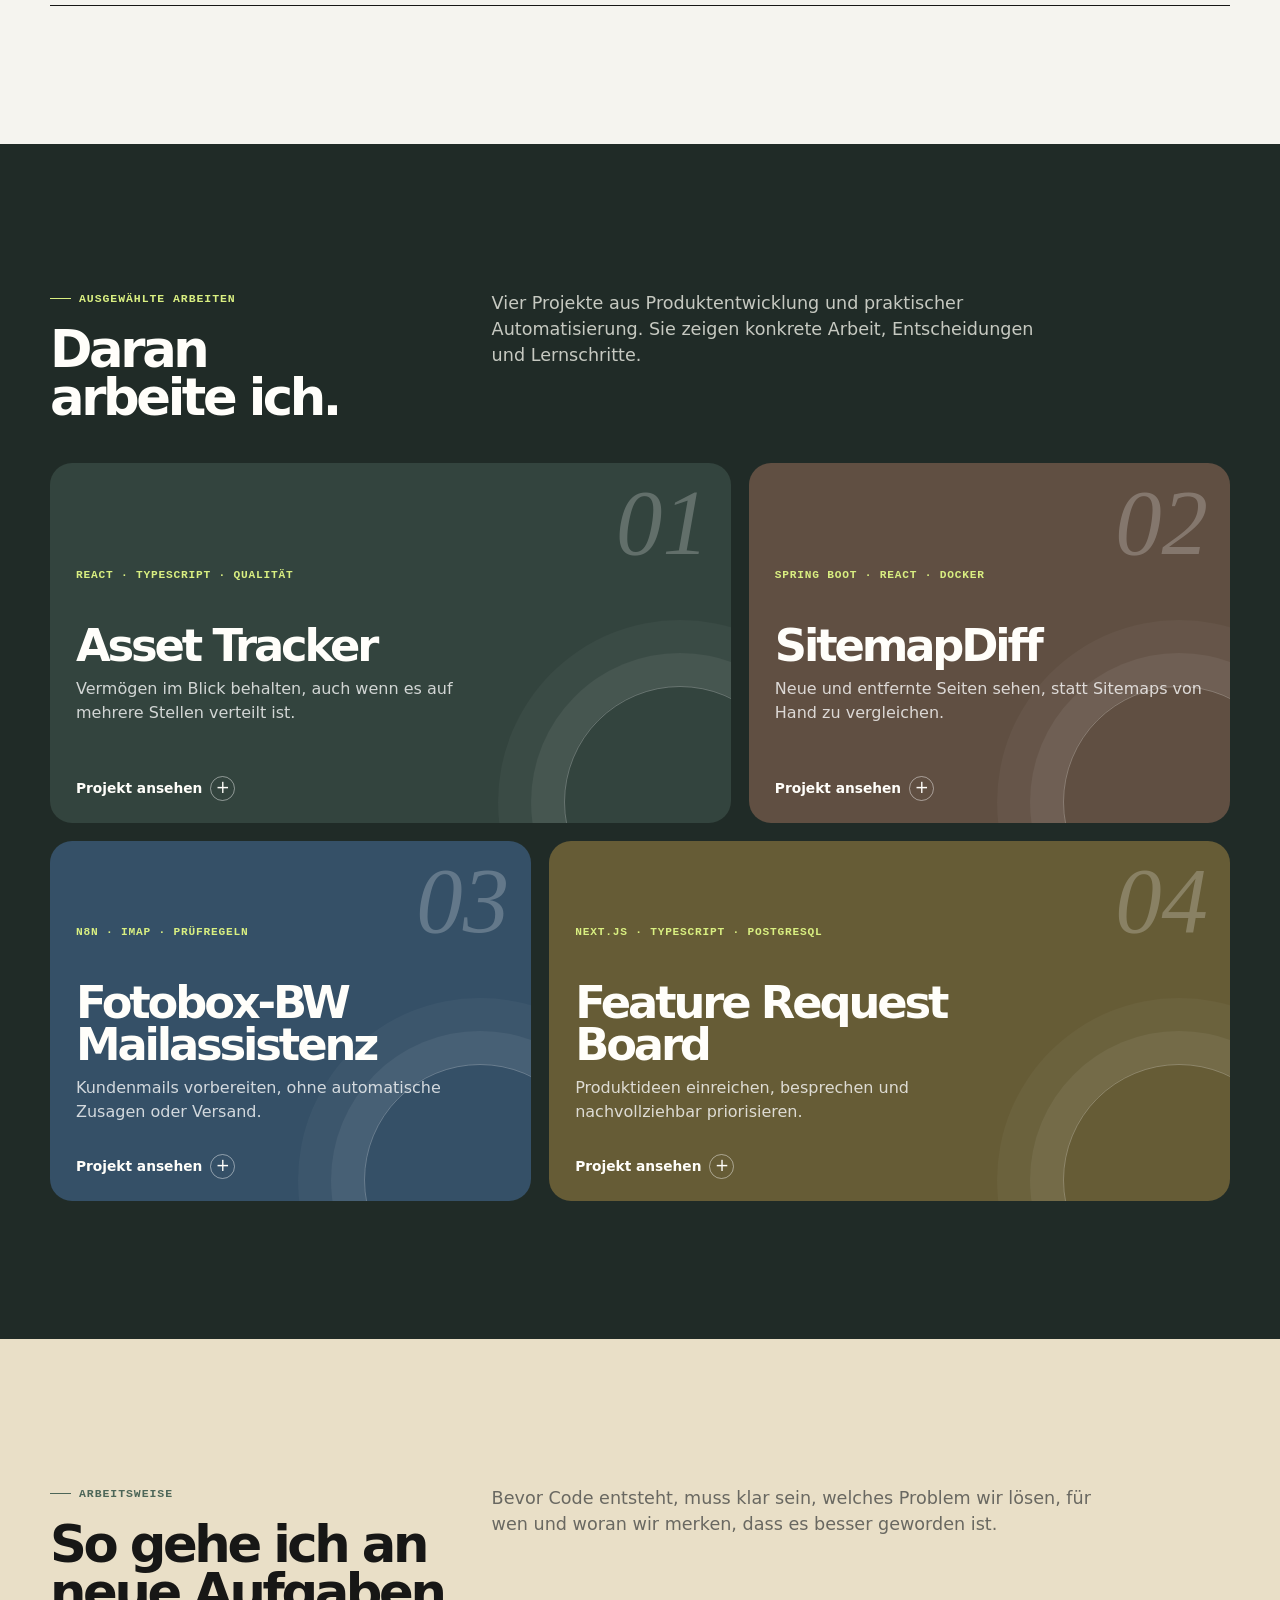
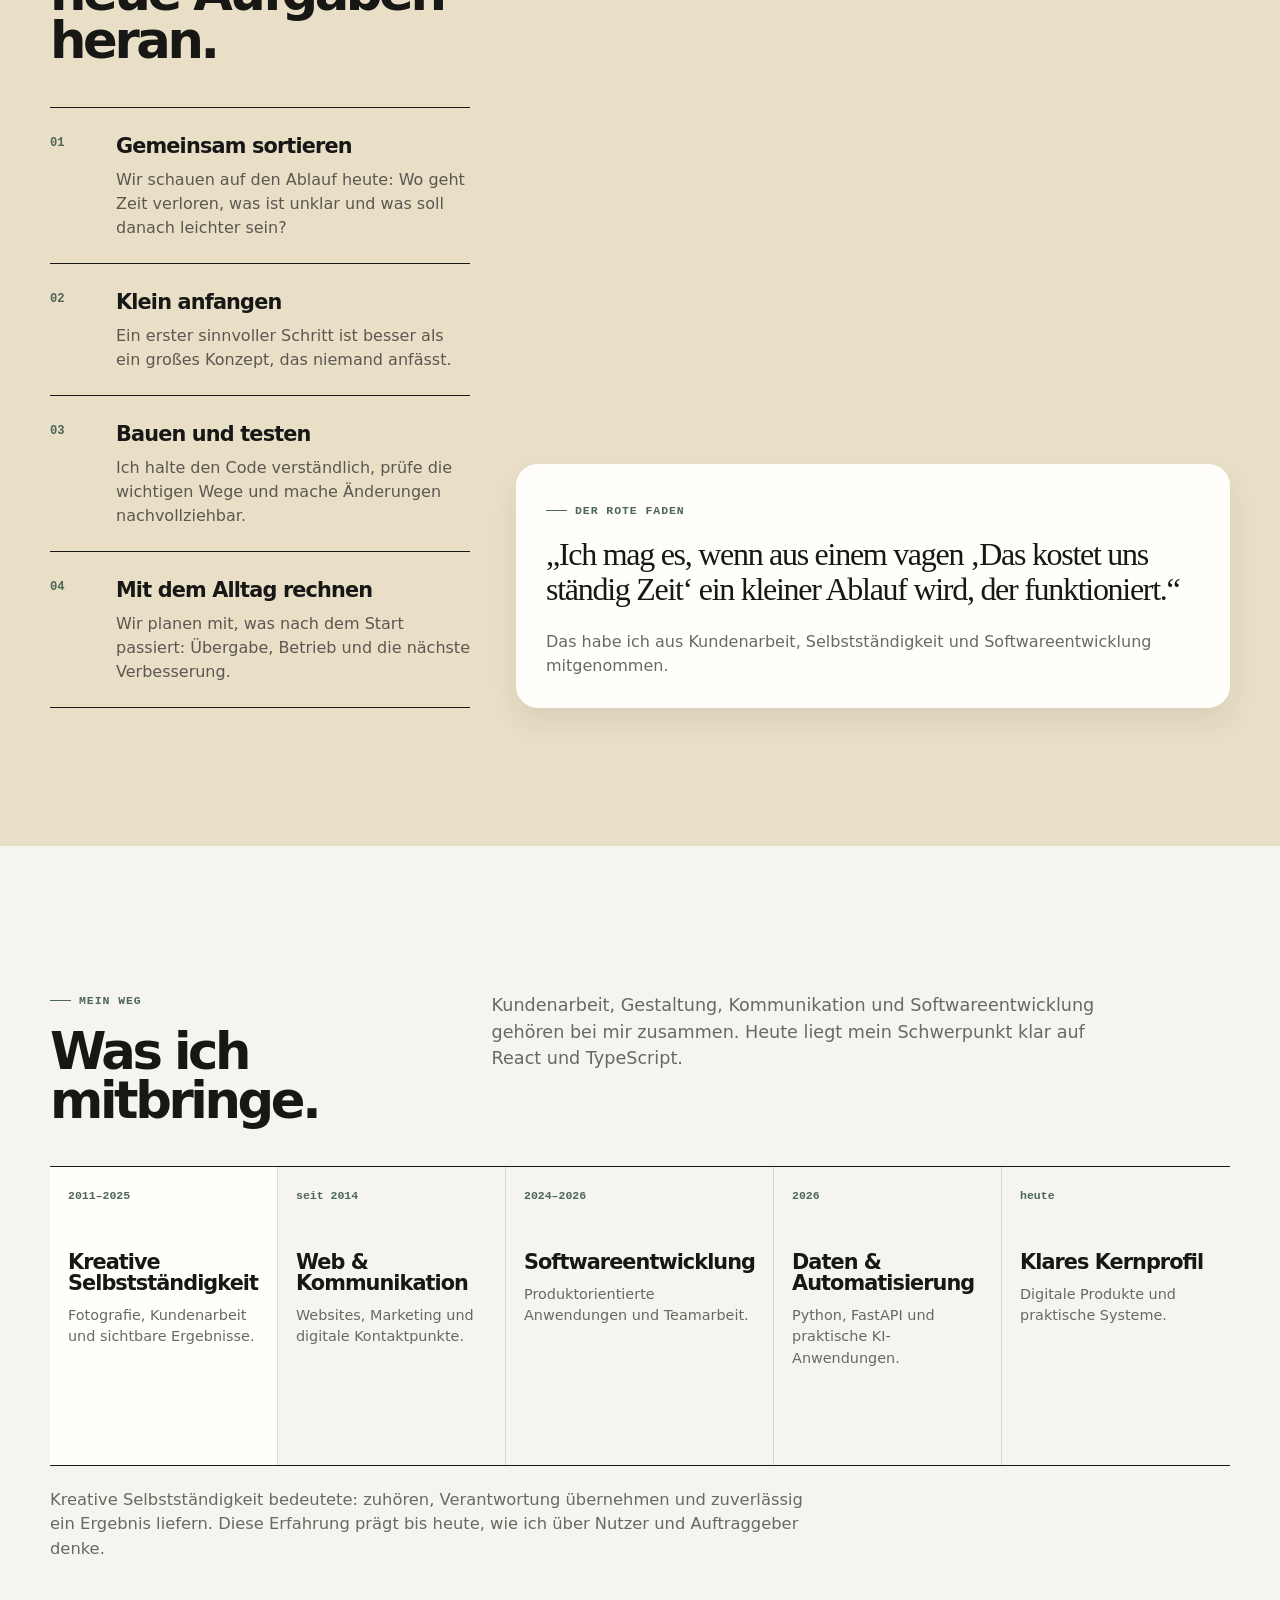
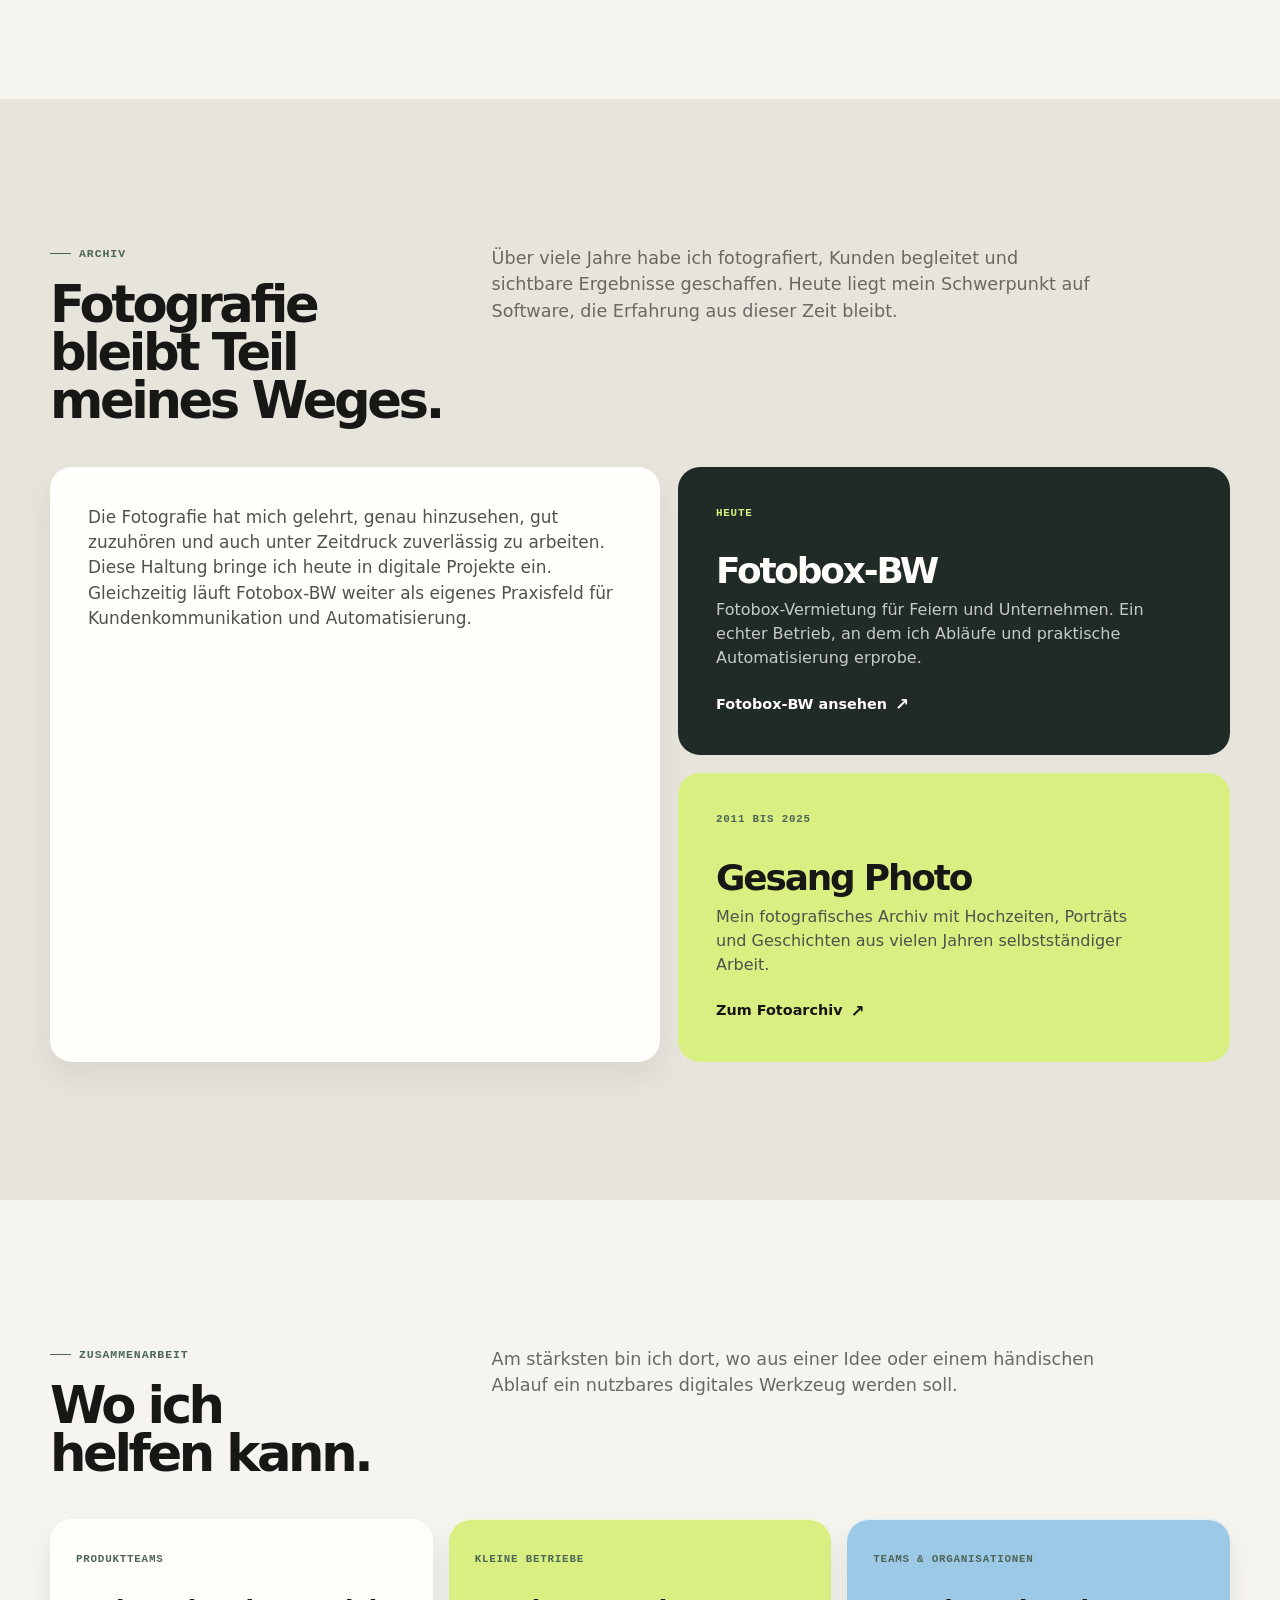
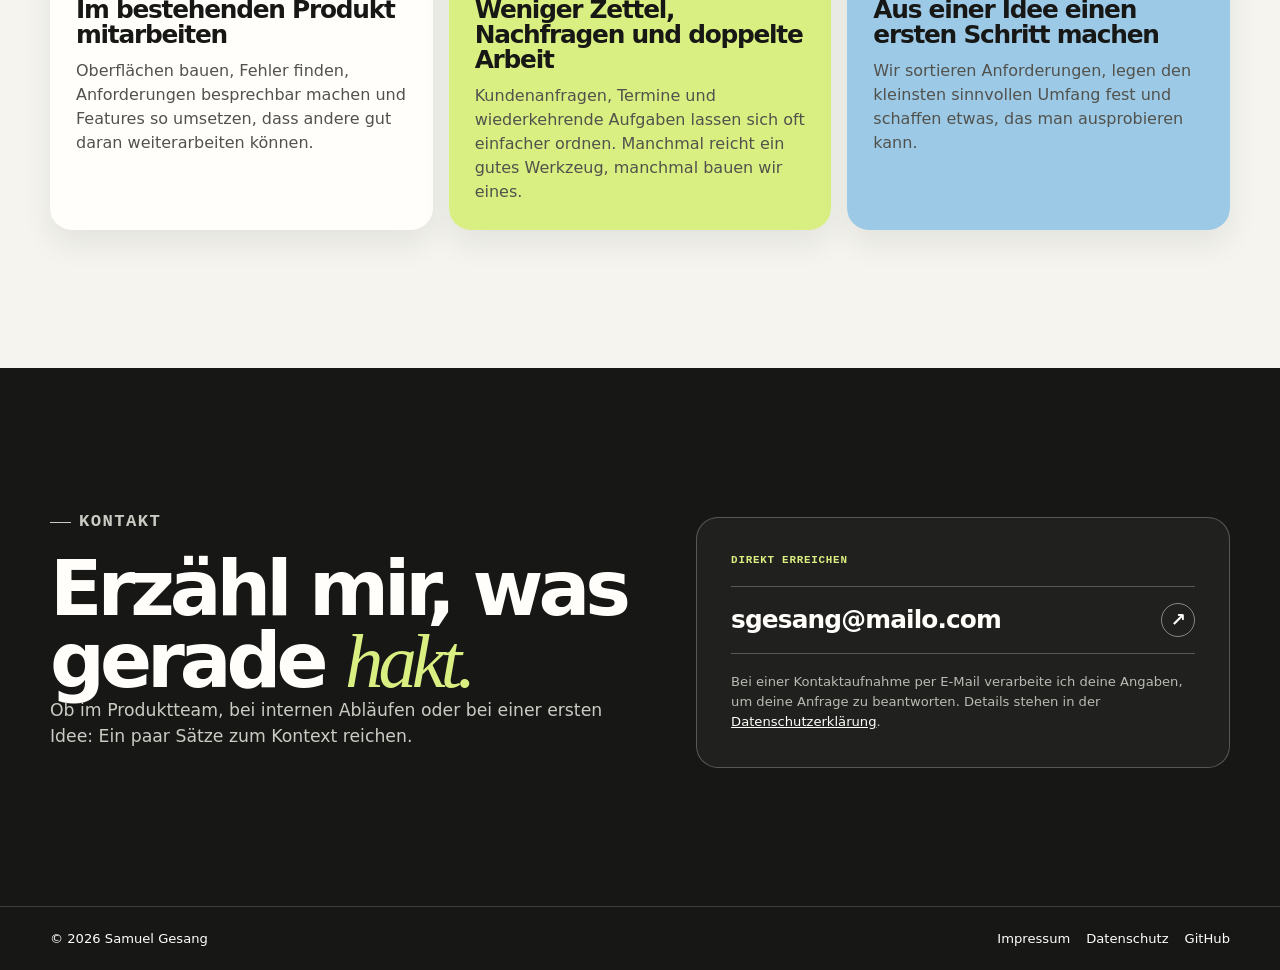
==== commit 9c2fbf11: "Add project links and photography archive" ====
--- a/index.html
+++ b/index.html
@@ -122,7 +122,7 @@
     .project h3 { position: relative; z-index: 1; max-width: 490px; margin: 40px 0 10px; font-size: clamp(2rem, 3.5vw, 3.45rem); line-height: .94; letter-spacing: -.07em; }
     .project p { position: relative; z-index: 1; max-width: 440px; margin-bottom: 0; color: rgba(255,255,255,.78); }
     .project .open { position: absolute; z-index: 2; left: 26px; bottom: 22px; display: flex; align-items: center; gap: 8px; color: var(--surface); font-size: .86rem; font-weight: 700; }
-    .project .open b { display: grid; place-items: center; width: 25px; height: 25px; border: 1px solid rgba(255,255,255,.45); border-radius: 50%; font-size: 1rem; font-weight: 400; }
+    .project .open b { display: grid; place-items: center; width: 25px; height: 25px; padding: 0 0 2px; border: 1px solid rgba(255,255,255,.45); border-radius: 50%; font-size: 1.05rem; font-weight: 400; line-height: 1; }
     .process { background: var(--sand); }
     .process-grid { display: grid; grid-template-columns: 1fr 1.7fr; gap: 46px; }
     .process-list { list-style: none; padding: 0; margin: 0; counter-reset: process; }
@@ -149,6 +149,22 @@
     .work-card small { color: var(--moss); font-family: ui-monospace, monospace; font-size: .68rem; font-weight: 700; letter-spacing: .07em; text-transform: uppercase; }
     .work-card h3 { margin: 29px 0 11px; font-size: 1.55rem; line-height: 1; letter-spacing: -.05em; }
     .work-card p { margin: 0; color: #52524d; }
+    .archive { background: #e7e4dc; }
+    .archive-grid { display: grid; grid-template-columns: 1.05fr .95fr; gap: 18px; align-items: stretch; }
+    .archive-copy, .archive-card { padding: clamp(25px, 4vw, 38px); border-radius: var(--radius); }
+    .archive-copy { background: var(--surface); box-shadow: var(--shadow); }
+    .archive-copy p { max-width: 610px; margin-bottom: 0; color: #52524d; font-size: 1.06rem; }
+    .archive-cards { display: grid; gap: 18px; }
+    .archive-card { display: flex; flex-direction: column; justify-content: space-between; min-height: 190px; color: var(--surface); background: var(--deep); }
+    .archive-card:nth-child(2) { color: var(--ink); background: var(--lime); }
+    .archive-card small { color: var(--lime); font-family: ui-monospace, monospace; font-size: .68rem; font-weight: 700; letter-spacing: .07em; text-transform: uppercase; }
+    .archive-card:nth-child(2) small { color: var(--moss); }
+    .archive-card h3 { max-width: 390px; margin: 32px 0 10px; font-size: clamp(1.65rem, 2.8vw, 2.35rem); line-height: .98; letter-spacing: -.06em; }
+    .archive-card p { max-width: 430px; margin: 0; color: rgba(255,255,255,.75); }
+    .archive-card:nth-child(2) p { color: #4d534b; }
+    .archive-link, .modal-actions a { display: inline-flex; align-items: center; gap: 8px; width: fit-content; margin-top: 22px; color: inherit; font-size: .9rem; font-weight: 700; text-decoration: none; }
+    .archive-link::after, .modal-actions a::after { content: "↗"; font-size: 1.05rem; }
+    .archive-link:hover, .modal-actions a:hover { color: var(--moss); }
     .contact { background: var(--ink); color: var(--surface); }
     .contact-grid { display: grid; grid-template-columns: 1.05fr .95fr; gap: 56px; align-items: end; }
     .contact h2 { max-width: 650px; font-size: clamp(3rem, 6vw, 6.2rem); }
@@ -191,11 +207,13 @@
     .modal-facts div { padding: 14px; border-radius: 12px; background: var(--paper); }
     .modal-facts small { display: block; margin-bottom: 4px; color: var(--moss); font-family: ui-monospace, monospace; font-size: .65rem; font-weight: 700; letter-spacing: .06em; text-transform: uppercase; }
     .modal-facts strong { font-size: .93rem; }
+    .modal-actions { display: flex; flex-wrap: wrap; gap: 10px 23px; margin-top: 25px; }
+    .modal-actions a { margin-top: 0; color: var(--ink); }
     @media (max-width: 820px) {
       .nav-links { display: none; position: absolute; top: 72px; left: 0; right: 0; padding: 16px 20px 22px; border-bottom: 1px solid var(--line); background: var(--paper); flex-direction: column; align-items: flex-start; }
       .nav-links.open { display: flex; }
       .menu-button { display: block; }
-      .hero-grid, .section-head, .process-grid, .contact-grid { grid-template-columns: 1fr; }
+      .hero-grid, .section-head, .process-grid, .contact-grid, .archive-grid { grid-template-columns: 1fr; }
       .hero-aside { width: min(420px, 86%); margin: 25px 0 0 auto; }
       .section-head { gap: 18px; }
       .lens-content { grid-template-columns: 1fr; }
@@ -240,6 +258,7 @@
         <a href="#projekte">Projekte</a>
         <a href="#arbeitsweise">Arbeitsweise</a>
         <a href="#weg">Weg</a>
+        <a href="#archiv">Archiv</a>
         <a href="#zusammenarbeit">Zusammenarbeit</a>
         <a class="button dark" href="#kontakt">Kontakt <span class="button-arrow">↗</span></a>
       </div>
@@ -332,6 +351,24 @@
       <div class="moment-detail" id="moment-detail">Kreative Selbstständigkeit bedeutete: zuhören, Verantwortung übernehmen und zuverlässig ein Ergebnis liefern. Diese Erfahrung prägt bis heute, wie ich über Nutzer und Auftraggeber denke.</div>
     </section>
 
+    <section class="section archive" id="archiv" aria-labelledby="archive-title">
+      <div class="shell">
+        <div class="section-head">
+          <div><p class="eyebrow">Archiv</p><h2 id="archive-title">Fotografie bleibt Teil meines Weges.</h2></div>
+          <p class="section-intro">Über viele Jahre habe ich fotografiert, Kunden begleitet und sichtbare Ergebnisse geschaffen. Heute liegt mein Schwerpunkt auf Software, die Erfahrung aus dieser Zeit bleibt.</p>
+        </div>
+        <div class="archive-grid">
+          <div class="archive-copy">
+            <p>Die Fotografie hat mich gelehrt, genau hinzusehen, gut zuzuhören und auch unter Zeitdruck zuverlässig zu arbeiten. Diese Haltung bringe ich heute in digitale Projekte ein. Gleichzeitig läuft Fotobox-BW weiter als eigenes Praxisfeld für Kundenkommunikation und Automatisierung.</p>
+          </div>
+          <div class="archive-cards">
+            <article class="archive-card"><small>Heute</small><h3>Fotobox-BW</h3><p>Fotobox-Vermietung für Feiern und Unternehmen. Ein echter Betrieb, an dem ich Abläufe und praktische Automatisierung erprobe.</p><a class="archive-link" href="https://fotobox-bw.de/" rel="noopener noreferrer" target="_blank">Fotobox-BW ansehen</a></article>
+            <article class="archive-card"><small>2011 bis 2025</small><h3>Gesang Photo</h3><p>Mein fotografisches Archiv mit Hochzeiten, Porträts und Geschichten aus vielen Jahren selbstständiger Arbeit.</p><a class="archive-link" href="https://gesang-photo.com/portfolio/" rel="noopener noreferrer" target="_blank">Zum Fotoarchiv</a></article>
+          </div>
+        </div>
+      </div>
+    </section>
+
     <section class="section shell" id="zusammenarbeit" aria-labelledby="work-title">
       <div class="section-head">
         <div><p class="eyebrow">Zusammenarbeit</p><h2 id="work-title">Wo ich helfen kann.</h2></div>
@@ -359,7 +396,7 @@
   <footer class="contact"><div class="shell"><span>© <span id="year"></span> Samuel Gesang</span><nav class="footer-links" aria-label="Rechtliches und Profile"><a href="/impressum.html">Impressum</a><a href="/datenschutz.html">Datenschutz</a><a href="https://github.com/gcode-de/samuelgesang-de" rel="noopener noreferrer" target="_blank">GitHub</a></nav></div></footer>
 
   <dialog id="project-modal" aria-labelledby="modal-title">
-    <div class="modal-inner"><button class="modal-close" id="modal-close" aria-label="Projektfenster schließen">×</button><p class="modal-label" id="modal-label"></p><h3 id="modal-title"></h3><div class="project-visual" id="modal-visual" aria-hidden="true"></div><p id="modal-copy"></p><div class="modal-facts" id="modal-facts"></div></div>
+    <div class="modal-inner"><button class="modal-close" id="modal-close" aria-label="Projektfenster schließen">×</button><p class="modal-label" id="modal-label"></p><h3 id="modal-title"></h3><div class="project-visual" id="modal-visual" aria-hidden="true"></div><p id="modal-copy"></p><div class="modal-actions" id="modal-actions"></div><div class="modal-facts" id="modal-facts"></div></div>
   </dialog>
 
   <script>
@@ -381,10 +418,10 @@
       }
     };
     const projects = {
-      asset: { label: 'React · TypeScript · Qualität', title: 'Asset Tracker', copy: 'Ein Portfolio-Tracker für Menschen, deren Vermögen auf Broker, Wallets, Edelmetalle, Immobilien und Konten verteilt ist. Eine Oberfläche bringt Werte, Verteilung und Entwicklung zusammen.', facts: [['Problem', 'Vermögen ist auf mehrere Stellen verteilt'], ['Technik', 'Next.js, TypeScript, MongoDB'], ['Qualität', 'Vitest, Playwright und belastbare Demo']] },
-      sitemap: { label: 'Spring Boot · React · Docker', title: 'SitemapDiff', copy: 'SitemapDiff beobachtet Websites über ihre Sitemaps und macht neue oder entfernte Seiten sichtbar. So müssen Teams Veränderungen nicht zwischen langen URL-Listen suchen.', facts: [['Problem', 'Änderungen auf wichtigen Websites gehen leicht unter'], ['Technik', 'React, Spring Boot, MongoDB, Docker'], ['Ablauf', 'Manuelle oder geplante Crawls, Diff und CSV-Export']] },
-      fotobox: { label: 'n8n · IMAP · Prüfregeln', title: 'Fotobox-BW Mailassistenz', copy: 'Neue Kundenmails und anstehende Veranstaltungen werden geprüft. Nur wenn Empfänger und Angaben eindeutig sind, entsteht ein Entwurf im Mailpostfach. Samuel prüft ihn und sendet selbst.', facts: [['Ablauf', 'Mail, Kalender und Auftragskontext prüfen'], ['Sicherheitsnetz', 'Kein Entwurf bei unklarer Zuordnung oder offenen Angaben'], ['Versand', 'Bewusst immer manuell durch Samuel']] },
-      board: { label: 'Next.js · TypeScript · PostgreSQL', title: 'Feature Request Board', copy: 'Ein internes Board, damit Produktideen nicht in Chats und E-Mails hängen bleiben. Mitarbeiter reichen Ideen ein, besprechen sie und verfolgen Entscheidungen später nach.', facts: [['Ablauf', 'Einreichen, kommentieren, priorisieren'], ['Rechte', 'Mitarbeiter, Product Owner und Administratoren'], ['Nachvollziehbarkeit', 'Status- und Prioritätsänderungen im Audit Log']] }
+      asset: { label: 'React · TypeScript · Qualität', title: 'Asset Tracker', copy: 'Ein Portfolio-Tracker für Menschen, deren Vermögen auf Broker, Wallets, Edelmetalle, Immobilien und Konten verteilt ist. Eine Oberfläche bringt Werte, Verteilung und Entwicklung zusammen.', facts: [['Problem', 'Vermögen ist auf mehrere Stellen verteilt'], ['Technik', 'Next.js, TypeScript, MongoDB'], ['Qualität', 'Vitest, Playwright und belastbare Demo']], links: [['GitHub-Repository', 'https://github.com/gcode-de/Asset-Tracker'], ['Interaktive Demo', 'https://asset-tracker.samuelgesang.de/?demo=true']] },
+      sitemap: { label: 'Spring Boot · React · Docker', title: 'SitemapDiff', copy: 'SitemapDiff beobachtet Websites über ihre Sitemaps und macht neue oder entfernte Seiten sichtbar. So müssen Teams Veränderungen nicht zwischen langen URL-Listen suchen.', facts: [['Problem', 'Änderungen auf wichtigen Websites gehen leicht unter'], ['Technik', 'React, Spring Boot, MongoDB, Docker'], ['Ablauf', 'Manuelle oder geplante Crawls, Diff und CSV-Export']], links: [['GitHub-Repository', 'https://github.com/gcode-de/SitemapDiff'], ['Live-Demo', 'https://sitemapdiff8.fly.dev/']] },
+      fotobox: { label: 'n8n · IMAP · Prüfregeln', title: 'Fotobox-BW Mailassistenz', copy: 'Neue Kundenmails und anstehende Veranstaltungen werden geprüft. Nur wenn Empfänger und Angaben eindeutig sind, entsteht ein Entwurf im Mailpostfach. Samuel prüft ihn und sendet selbst.', facts: [['Ablauf', 'Mail, Kalender und Auftragskontext prüfen'], ['Sicherheitsnetz', 'Kein Entwurf bei unklarer Zuordnung oder offenen Angaben'], ['Versand', 'Bewusst immer manuell durch Samuel']], links: [['Fotobox-BW besuchen', 'https://fotobox-bw.de/']] },
+      board: { label: 'Next.js · TypeScript · PostgreSQL', title: 'Feature Request Board', copy: 'Ein internes Board, damit Produktideen nicht in Chats und E-Mails hängen bleiben. Mitarbeiter reichen Ideen ein, besprechen sie und verfolgen Entscheidungen später nach.', facts: [['Ablauf', 'Einreichen, kommentieren, priorisieren'], ['Rechte', 'Mitarbeiter, Product Owner und Administratoren'], ['Nachvollziehbarkeit', 'Status- und Prioritätsänderungen im Audit Log']], links: [['GitHub-Repository', 'https://github.com/gcode-de/internal-feature-request-board']] }
     };
     const projectVisuals = {
       asset: `<svg viewBox="0 0 570 190" role="img" aria-label="Abstrakte Oberfläche für Asset Tracker"><path class="grid-line" d="M30 42H540M30 86H540M30 130H540M30 174H540"/><rect x="30" y="20" width="510" height="147" rx="10" fill="rgba(255,255,255,.06)"/><rect x="49" y="42" width="132" height="13" rx="6" class="node"/><rect x="49" y="76" width="217" height="10" rx="5" fill="rgba(255,255,255,.35)"/><rect x="49" y="105" width="165" height="10" rx="5" fill="rgba(255,255,255,.22)"/><rect x="49" y="134" width="102" height="10" rx="5" fill="rgba(255,255,255,.22)"/><rect x="310" y="62" width="182" height="72" rx="9" fill="rgba(255,255,255,.11)"/><circle cx="338" cy="88" r="10" class="node-soft"/><path class="wire" d="M366 82h96M366 104h64"/><text x="48" y="157" class="label">ASSET OVERVIEW</text></svg>`,
@@ -411,8 +448,8 @@
     }
     lensButtons.forEach(button => button.addEventListener('click', () => setLens(button.dataset.lens)));
     const modal = document.querySelector('#project-modal');
-    const modalLabel = document.querySelector('#modal-label'); const modalTitle = document.querySelector('#modal-title'); const modalCopy = document.querySelector('#modal-copy'); const modalFacts = document.querySelector('#modal-facts'); const modalVisual = document.querySelector('#modal-visual');
-    document.querySelectorAll('.project').forEach(project => project.addEventListener('click', () => { const key = project.dataset.project; const data = projects[key]; modalLabel.textContent = data.label; modalTitle.textContent = data.title; modalVisual.innerHTML = projectVisuals[key]; modalCopy.textContent = data.copy; modalFacts.innerHTML = data.facts.map(([key, value]) => `<div><small>${key}</small><strong>${value}</strong></div>`).join(''); modal.showModal(); document.querySelector('#modal-close').focus(); }));
+    const modalLabel = document.querySelector('#modal-label'); const modalTitle = document.querySelector('#modal-title'); const modalCopy = document.querySelector('#modal-copy'); const modalFacts = document.querySelector('#modal-facts'); const modalActions = document.querySelector('#modal-actions'); const modalVisual = document.querySelector('#modal-visual');
+    document.querySelectorAll('.project').forEach(project => project.addEventListener('click', () => { const key = project.dataset.project; const data = projects[key]; modalLabel.textContent = data.label; modalTitle.textContent = data.title; modalVisual.innerHTML = projectVisuals[key]; modalCopy.textContent = data.copy; modalFacts.innerHTML = data.facts.map(([key, value]) => `<div><small>${key}</small><strong>${value}</strong></div>`).join(''); modalActions.innerHTML = data.links.map(([label, href]) => `<a href="${href}" rel="noopener noreferrer" target="_blank">${label}</a>`).join(''); modal.showModal(); document.querySelector('#modal-close').focus(); }));
     document.querySelector('#modal-close').addEventListener('click', () => modal.close());
     modal.addEventListener('click', event => { if (event.target === modal) modal.close(); });
     const moments = document.querySelectorAll('.moment'); const momentDetail = document.querySelector('#moment-detail');
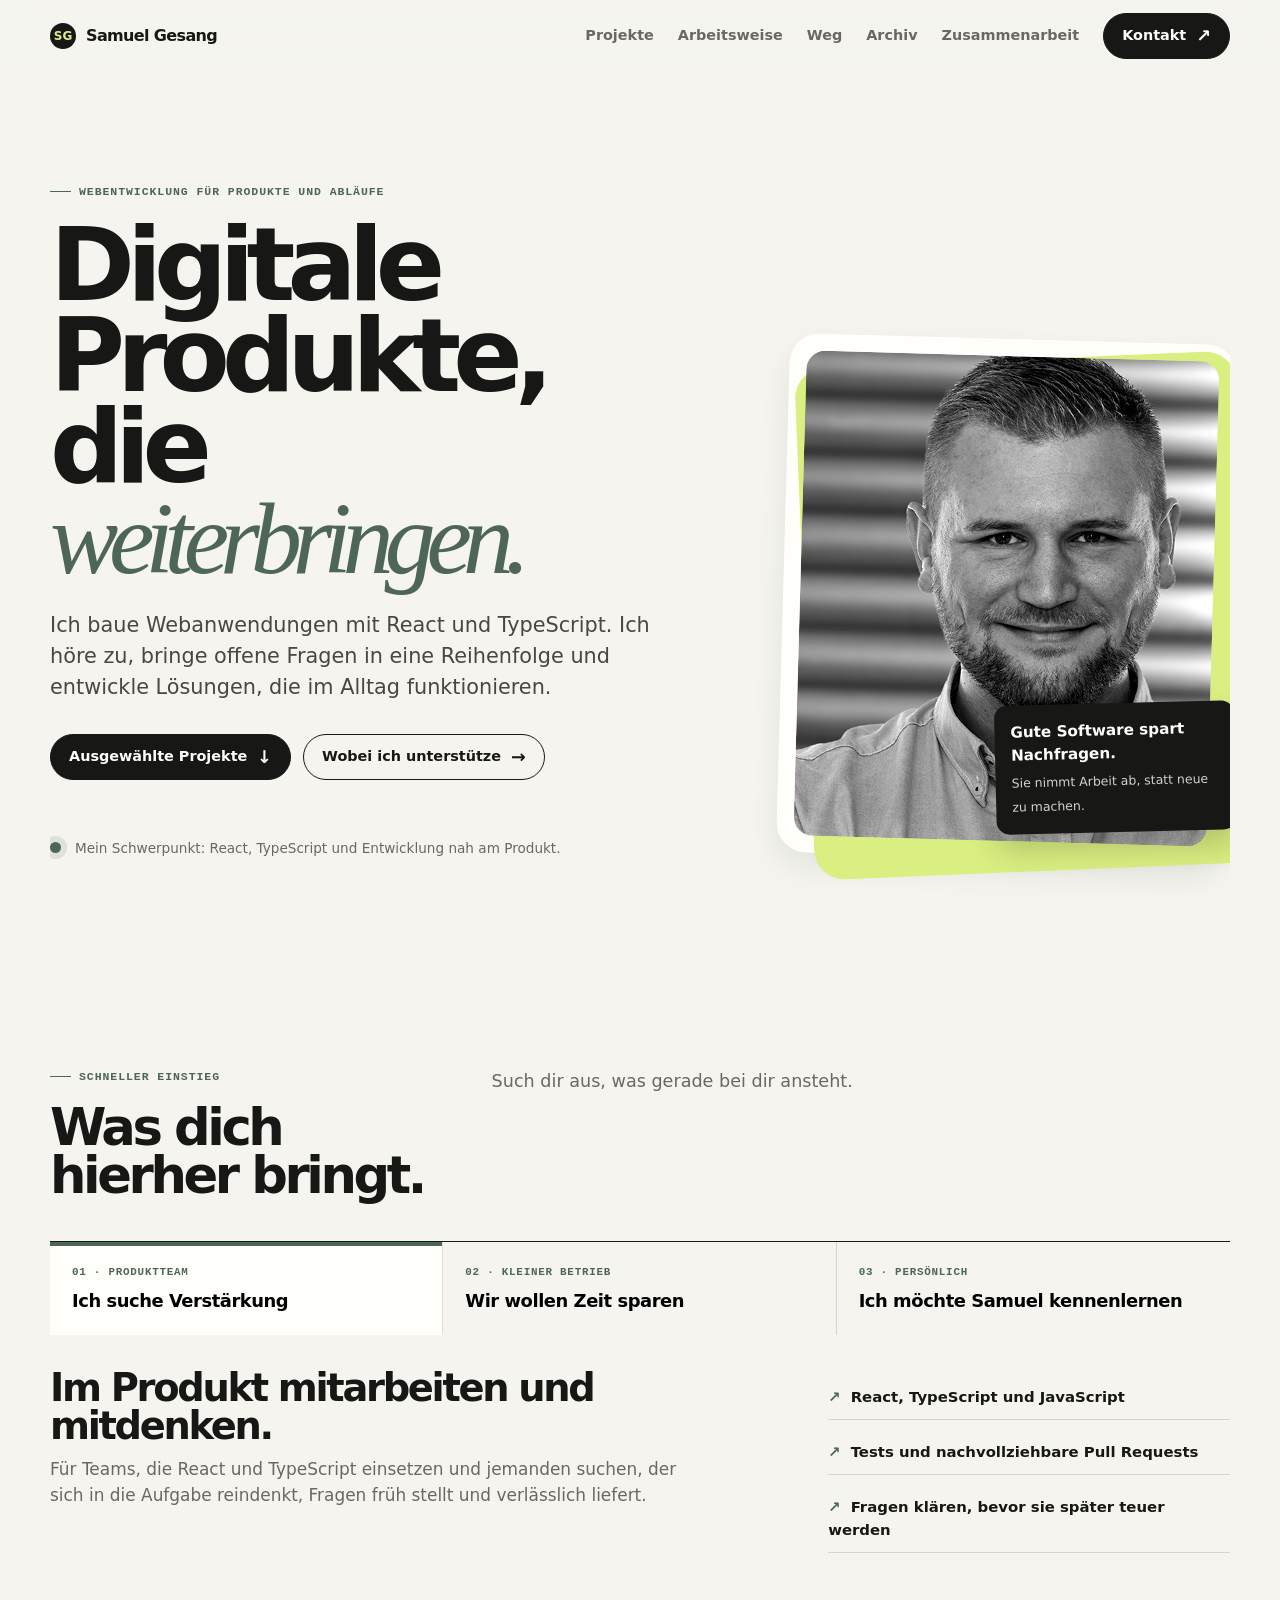
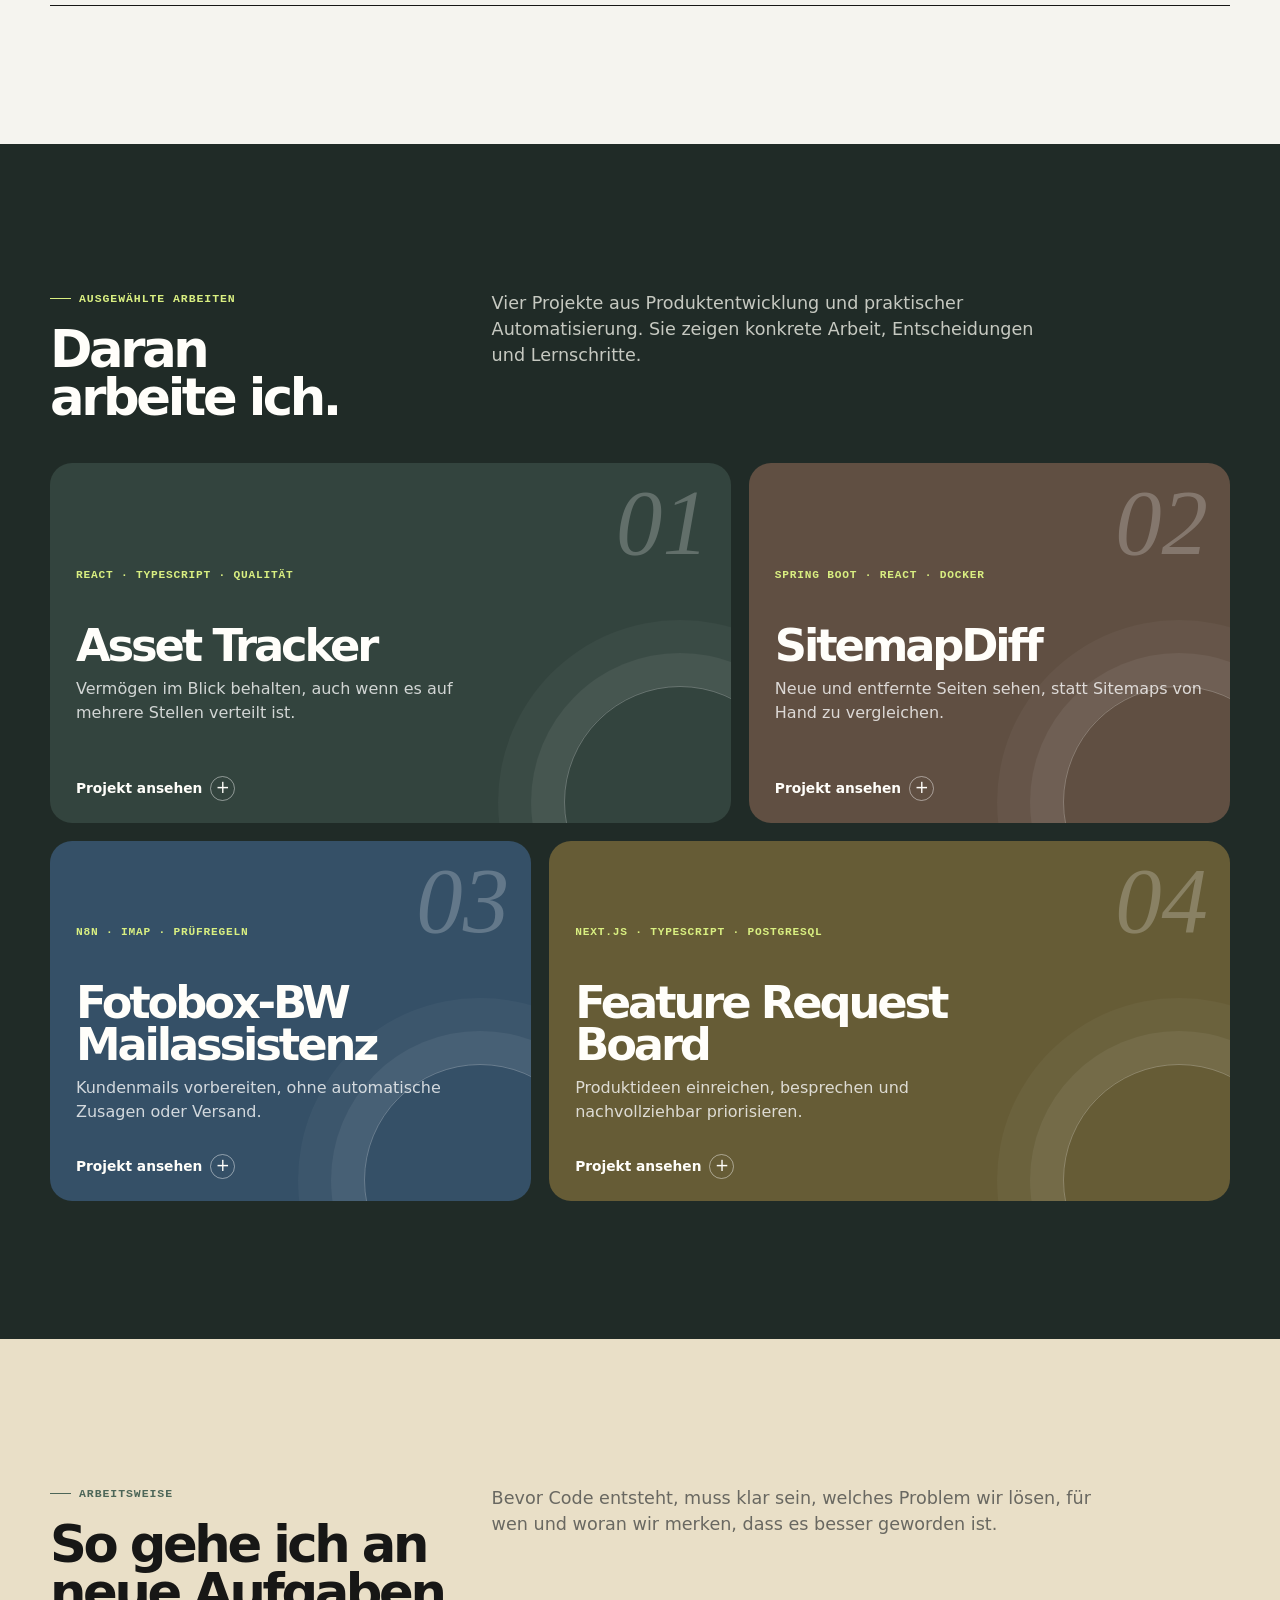
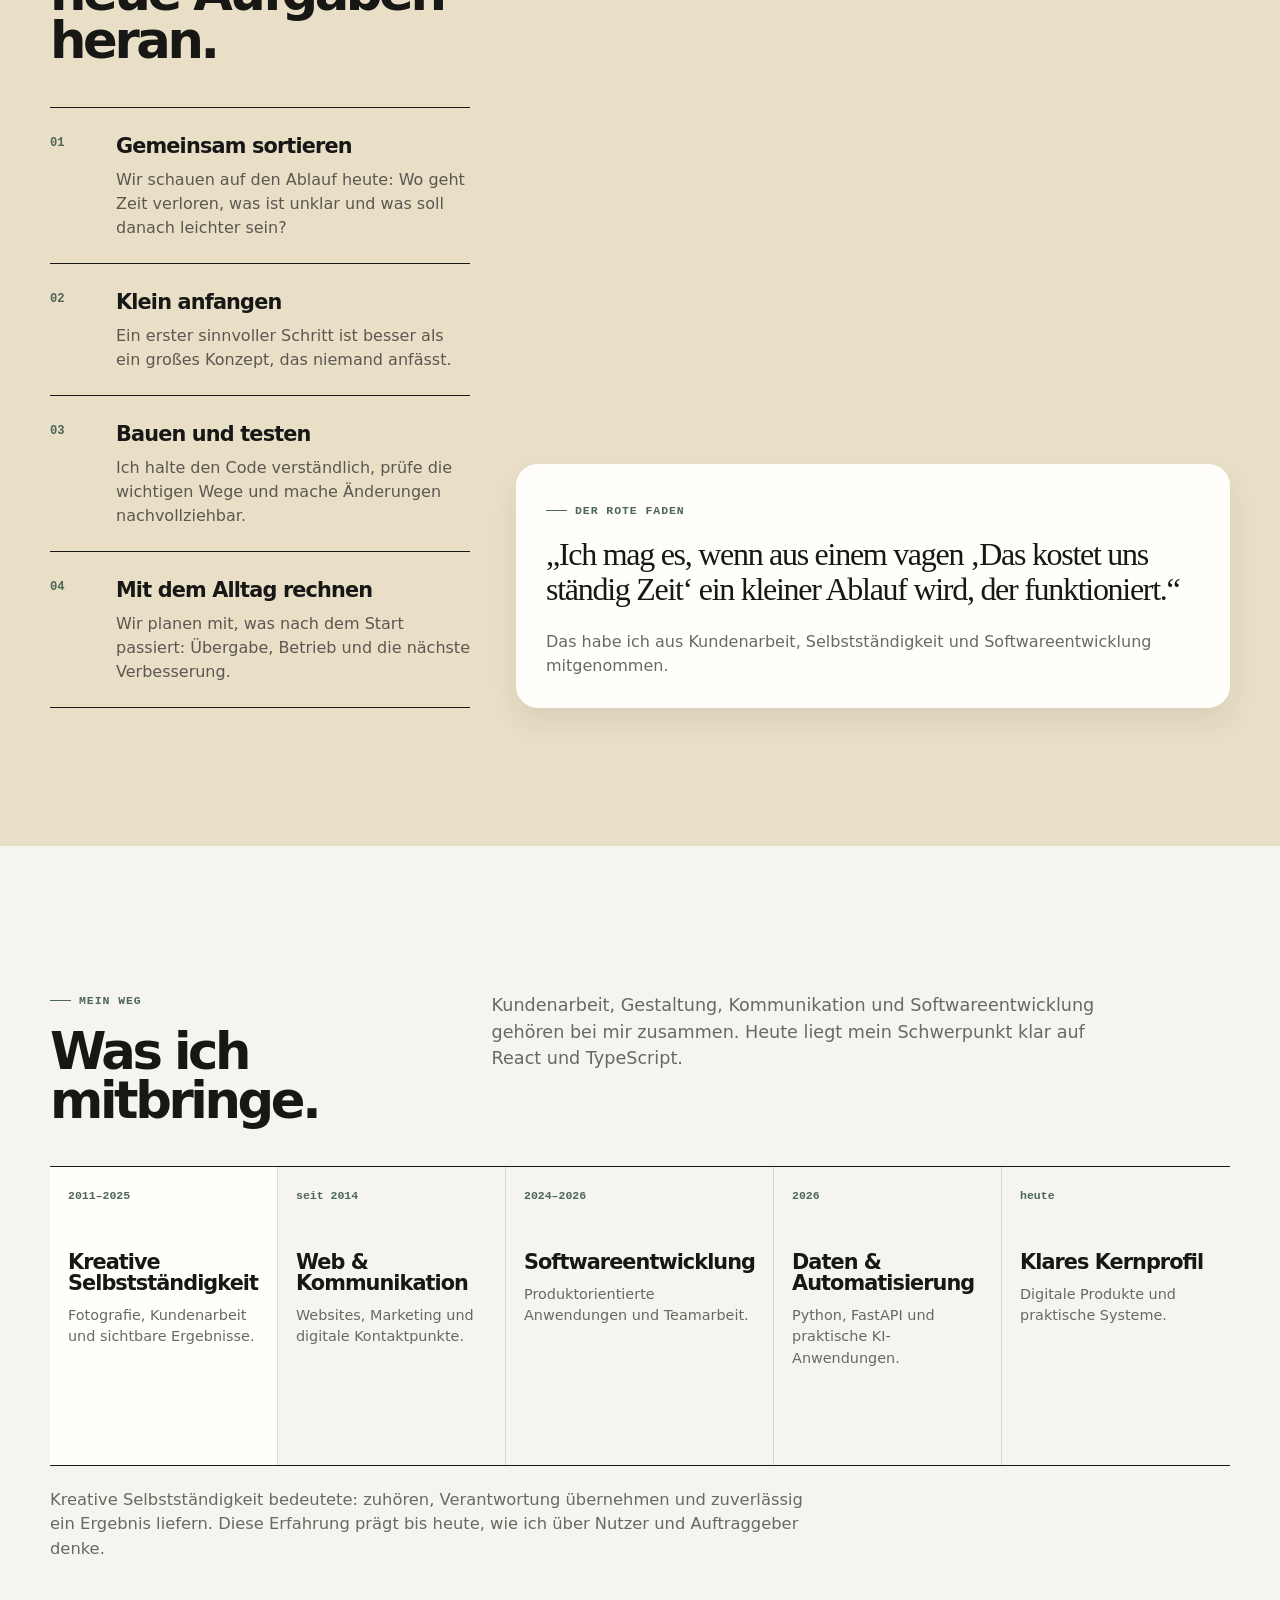
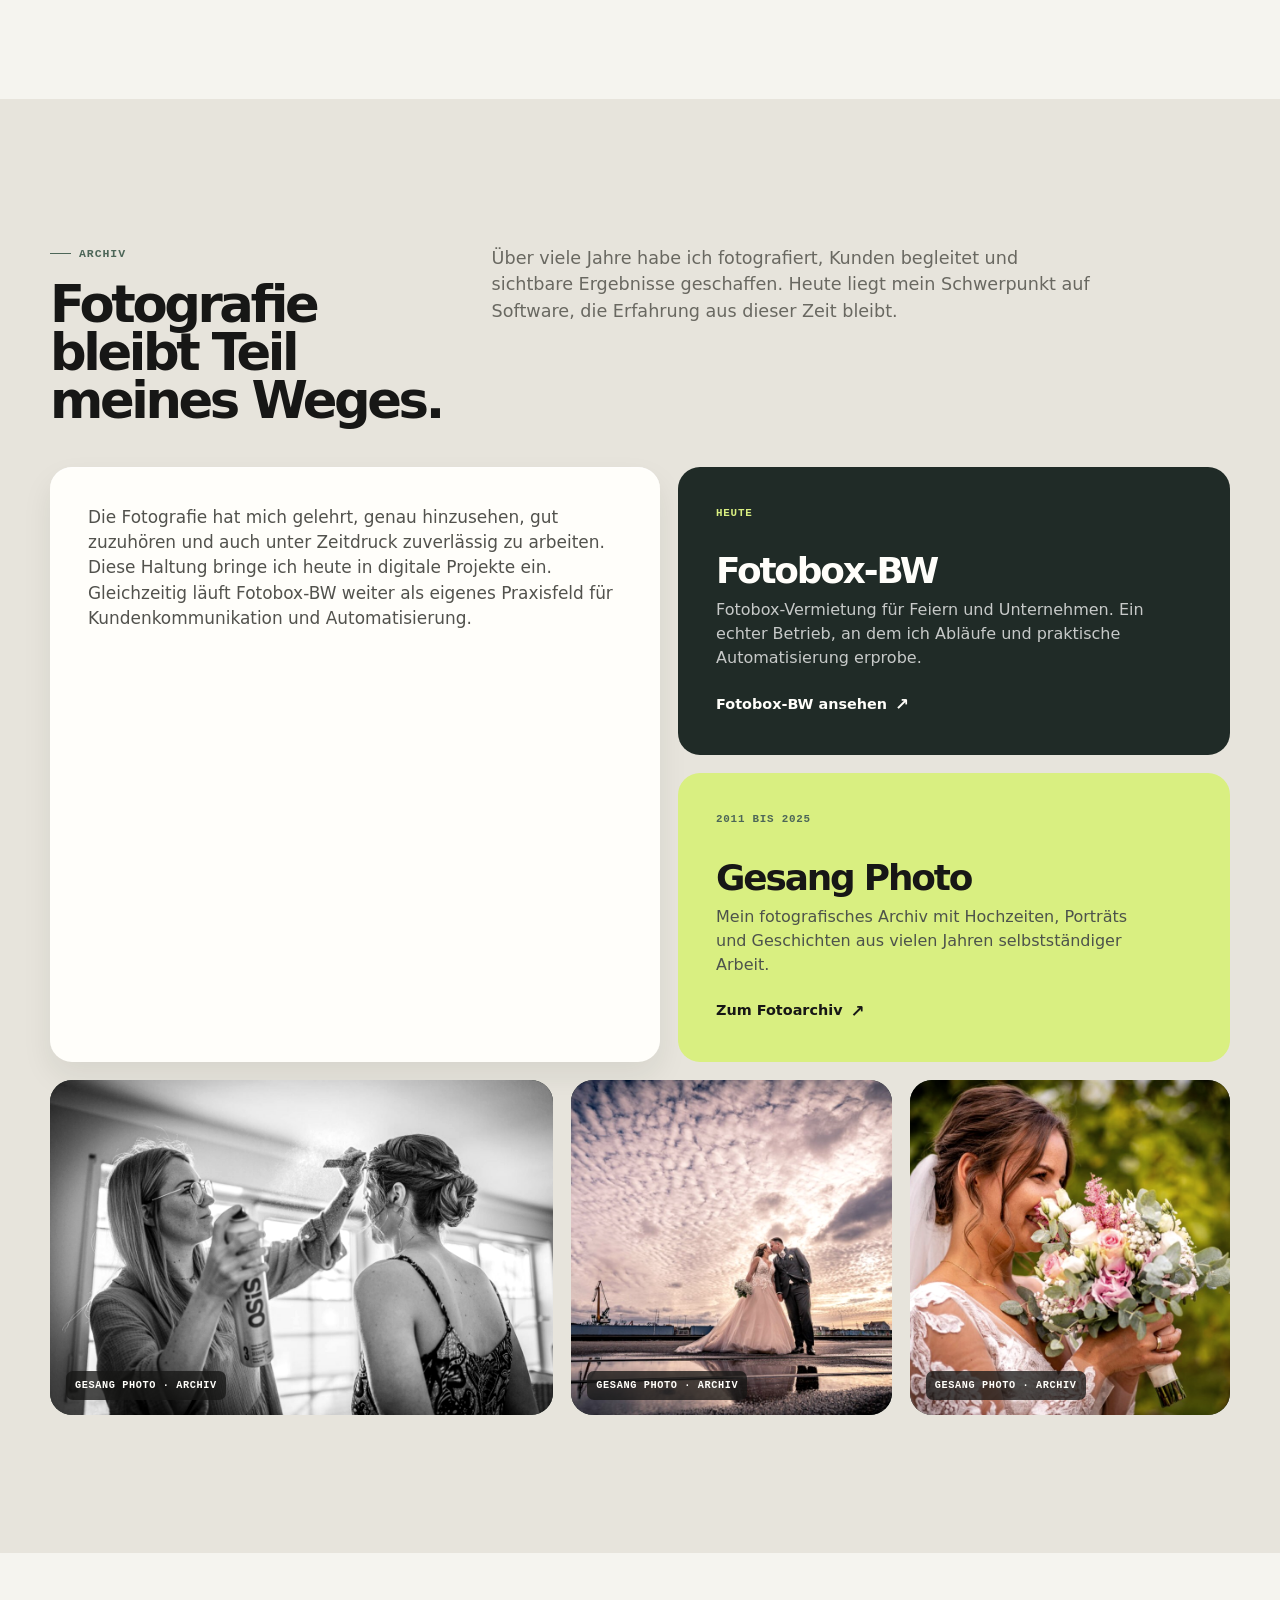
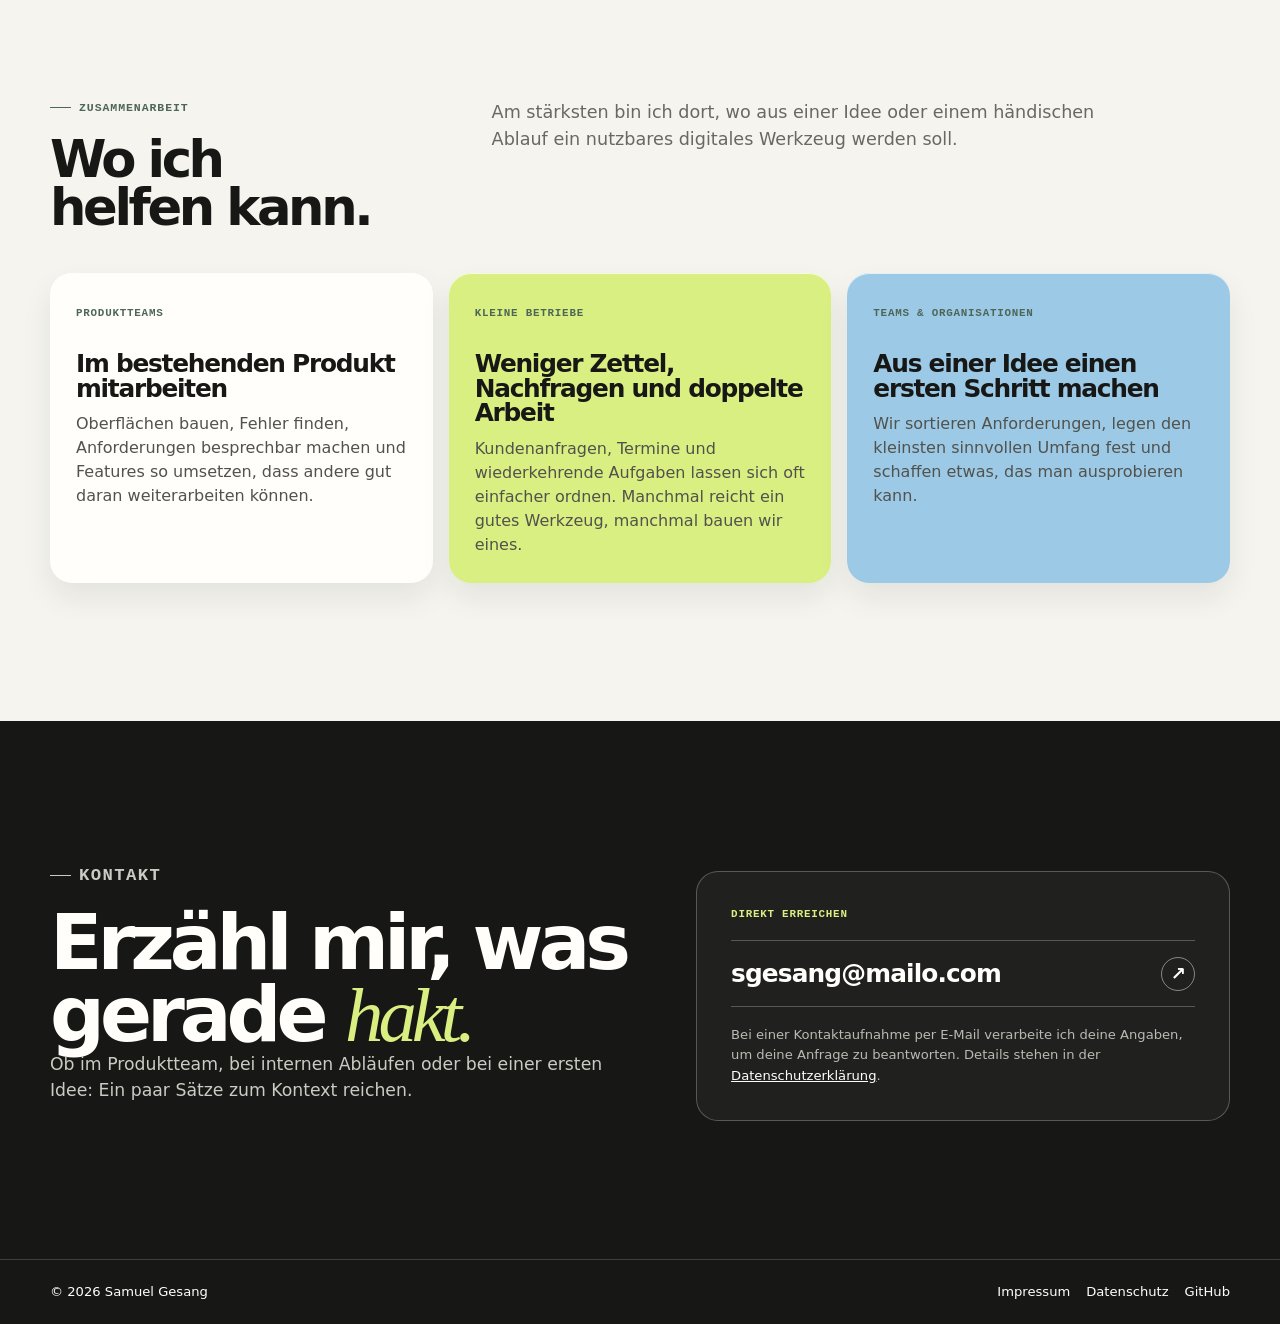
==== commit 55e0afd0: "Add selected photography to archive" ====
--- a/index.html
+++ b/index.html
@@ -165,6 +165,12 @@
     .archive-link, .modal-actions a { display: inline-flex; align-items: center; gap: 8px; width: fit-content; margin-top: 22px; color: inherit; font-size: .9rem; font-weight: 700; text-decoration: none; }
     .archive-link::after, .modal-actions a::after { content: "↗"; font-size: 1.05rem; }
     .archive-link:hover, .modal-actions a:hover { color: var(--moss); }
+    .archive-gallery { display: grid; grid-template-columns: 1.32fr .84fr .84fr; gap: 18px; margin-top: 18px; }
+    .archive-photo { position: relative; min-height: 270px; margin: 0; overflow: hidden; border-radius: var(--radius); background: var(--deep); }
+    .archive-photo img { display: block; width: 100%; height: 100%; min-height: 270px; object-fit: cover; filter: saturate(.86) contrast(1.03); transition: transform .4s ease, filter .4s ease; }
+    .archive-photo:first-child img { object-position: center 42%; }
+    .archive-photo:hover img { transform: scale(1.035); filter: saturate(1) contrast(1.03); }
+    .archive-photo figcaption { position: absolute; left: 16px; bottom: 15px; margin: 0; padding: 7px 9px; color: var(--surface); background: rgba(23,23,22,.76); border-radius: 7px; font-family: ui-monospace, monospace; font-size: .64rem; font-weight: 700; letter-spacing: .06em; text-transform: uppercase; }
     .contact { background: var(--ink); color: var(--surface); }
     .contact-grid { display: grid; grid-template-columns: 1.05fr .95fr; gap: 56px; align-items: end; }
     .contact h2 { max-width: 650px; font-size: clamp(3rem, 6vw, 6.2rem); }
@@ -214,6 +220,8 @@
       .nav-links.open { display: flex; }
       .menu-button { display: block; }
       .hero-grid, .section-head, .process-grid, .contact-grid, .archive-grid { grid-template-columns: 1fr; }
+      .archive-gallery { grid-template-columns: 1.1fr .9fr; }
+      .archive-photo:first-child { grid-column: span 2; }
       .hero-aside { width: min(420px, 86%); margin: 25px 0 0 auto; }
       .section-head { gap: 18px; }
       .lens-content { grid-template-columns: 1fr; }
@@ -239,6 +247,9 @@
       .project h3 { margin-top: 34px; }
       .project-visual { min-height: 150px; }
       .project-visual svg { height: 150px; }
+      .archive-gallery { grid-template-columns: 1fr; }
+      .archive-photo:first-child { grid-column: auto; }
+      .archive-photo, .archive-photo img { min-height: 230px; }
       .modal-facts { grid-template-columns: 1fr; }
       footer .shell { flex-direction: column; }
       .footer-links { gap: 13px; }
@@ -365,6 +376,11 @@
             <article class="archive-card"><small>Heute</small><h3>Fotobox-BW</h3><p>Fotobox-Vermietung für Feiern und Unternehmen. Ein echter Betrieb, an dem ich Abläufe und praktische Automatisierung erprobe.</p><a class="archive-link" href="https://fotobox-bw.de/" rel="noopener noreferrer" target="_blank">Fotobox-BW ansehen</a></article>
             <article class="archive-card"><small>2011 bis 2025</small><h3>Gesang Photo</h3><p>Mein fotografisches Archiv mit Hochzeiten, Porträts und Geschichten aus vielen Jahren selbstständiger Arbeit.</p><a class="archive-link" href="https://gesang-photo.com/portfolio/" rel="noopener noreferrer" target="_blank">Zum Fotoarchiv</a></article>
           </div>
+        </div>
+        <div class="archive-gallery" aria-label="Ausgewählte Fotografien aus dem Archiv">
+          <figure class="archive-photo"><img src="assets/fotoarchiv-1.jpg" alt="Hochzeitsfotografie aus dem Archiv von Gesang Photo" loading="lazy" decoding="async"><figcaption>Gesang Photo · Archiv</figcaption></figure>
+          <figure class="archive-photo"><img src="assets/fotoarchiv-2.jpg" alt="Paar bei einer Hochzeitsfeier, fotografiert von Samuel Gesang" loading="lazy" decoding="async"><figcaption>Gesang Photo · Archiv</figcaption></figure>
+          <figure class="archive-photo"><img src="assets/fotoarchiv-3.jpg" alt="Hochzeitsfotografie im Freien aus dem Archiv von Gesang Photo" loading="lazy" decoding="async"><figcaption>Gesang Photo · Archiv</figcaption></figure>
         </div>
       </div>
     </section>
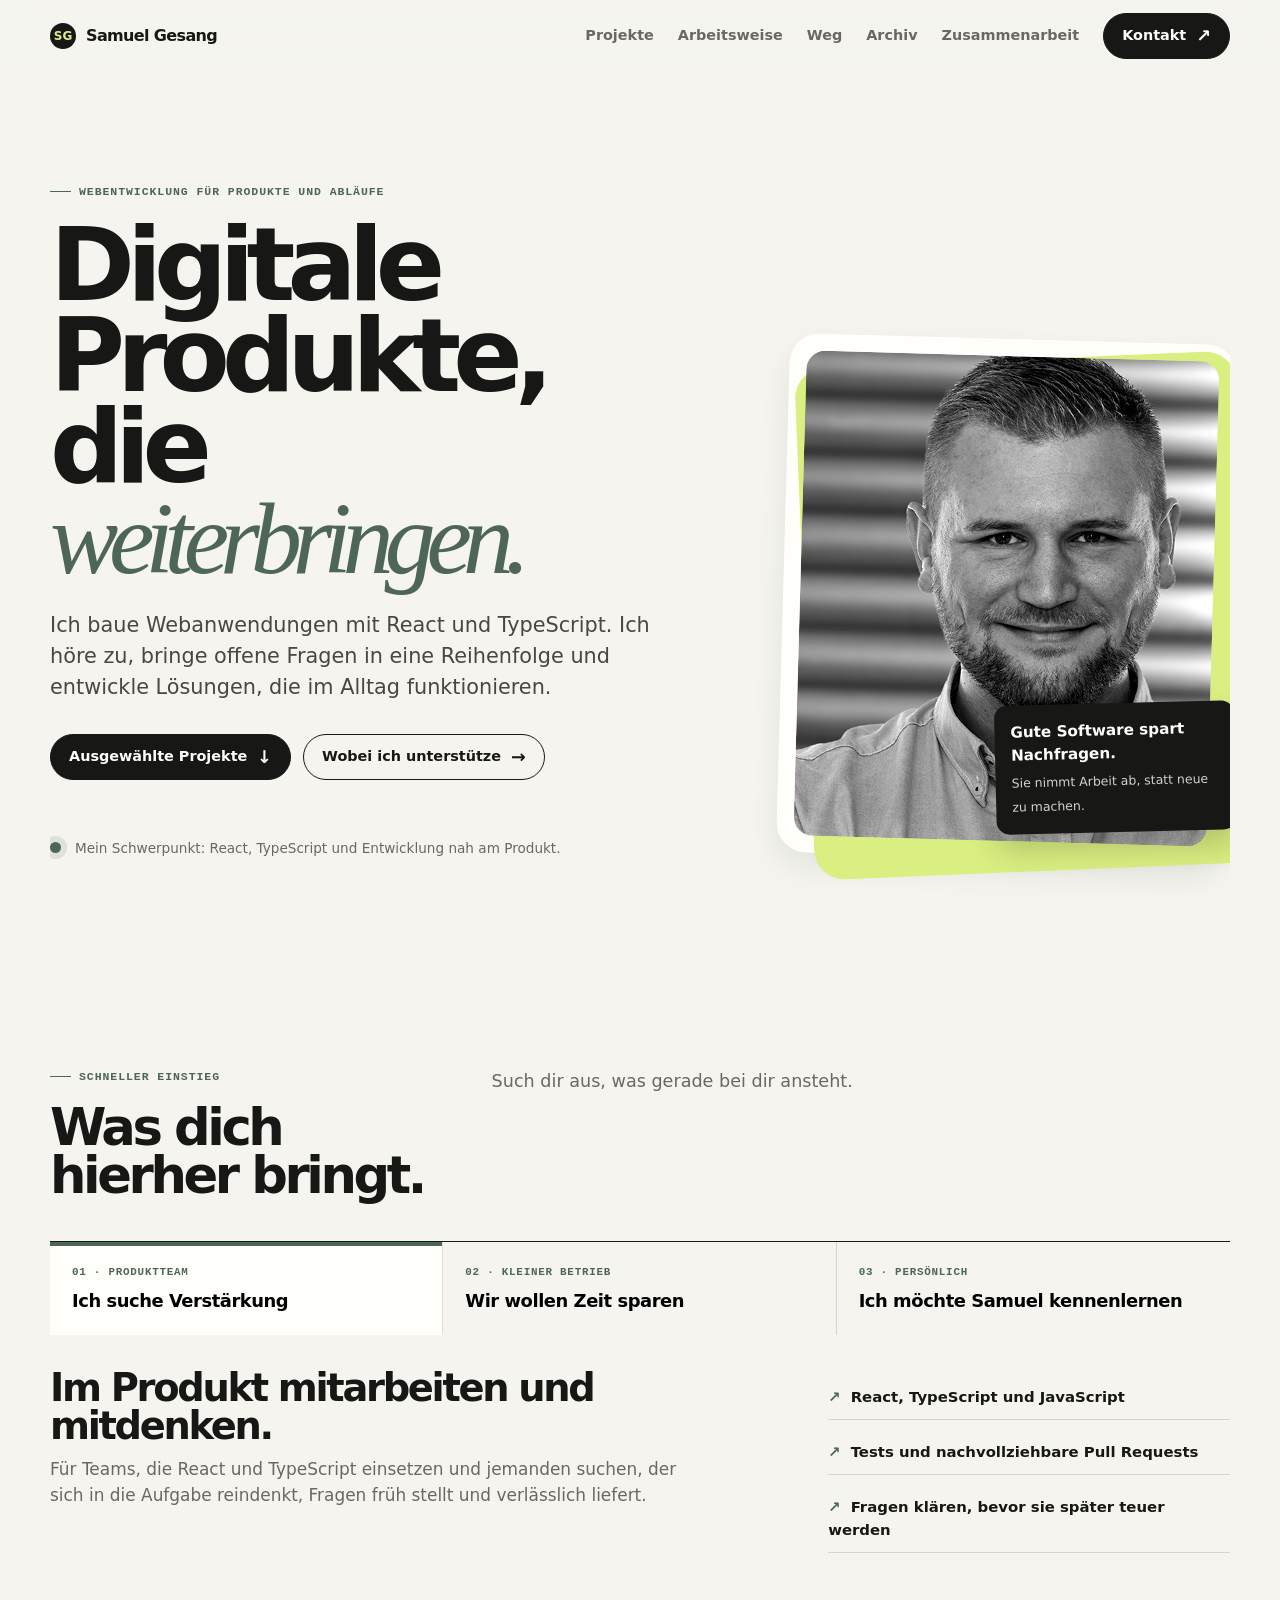
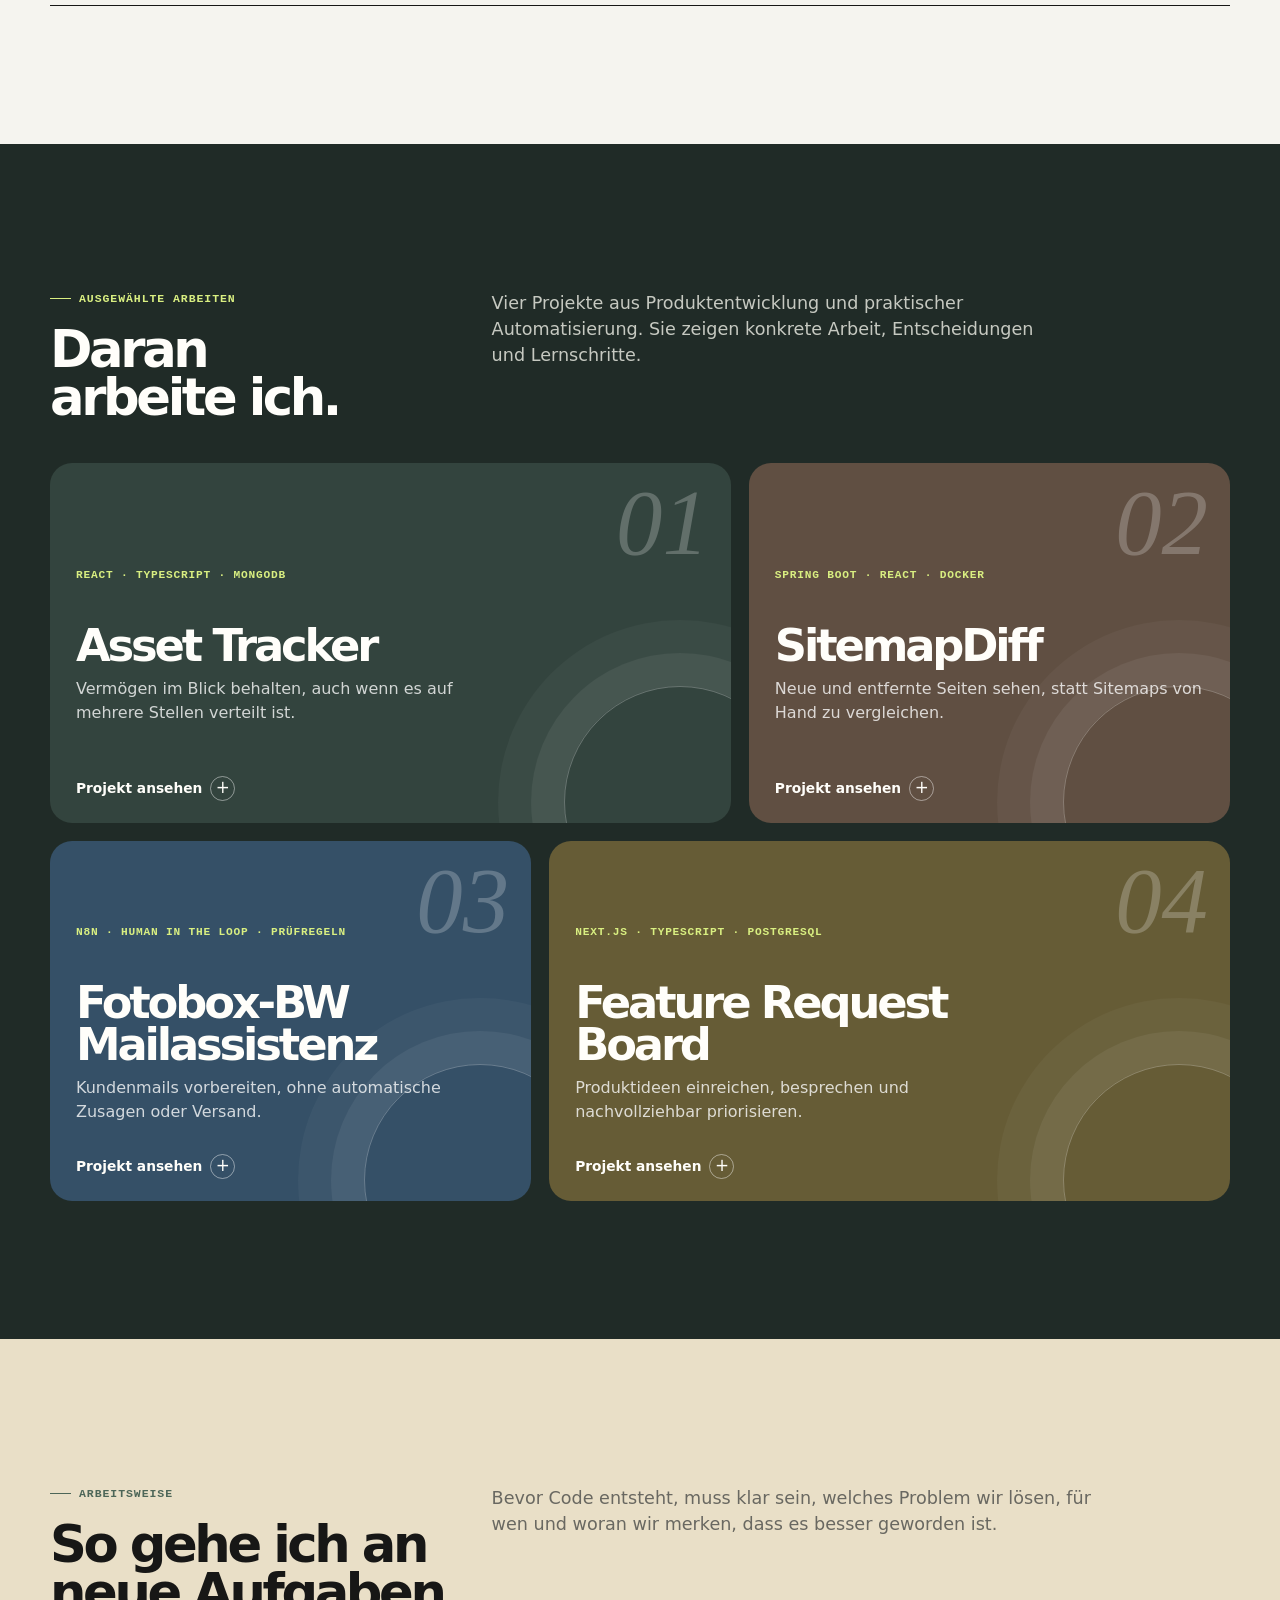
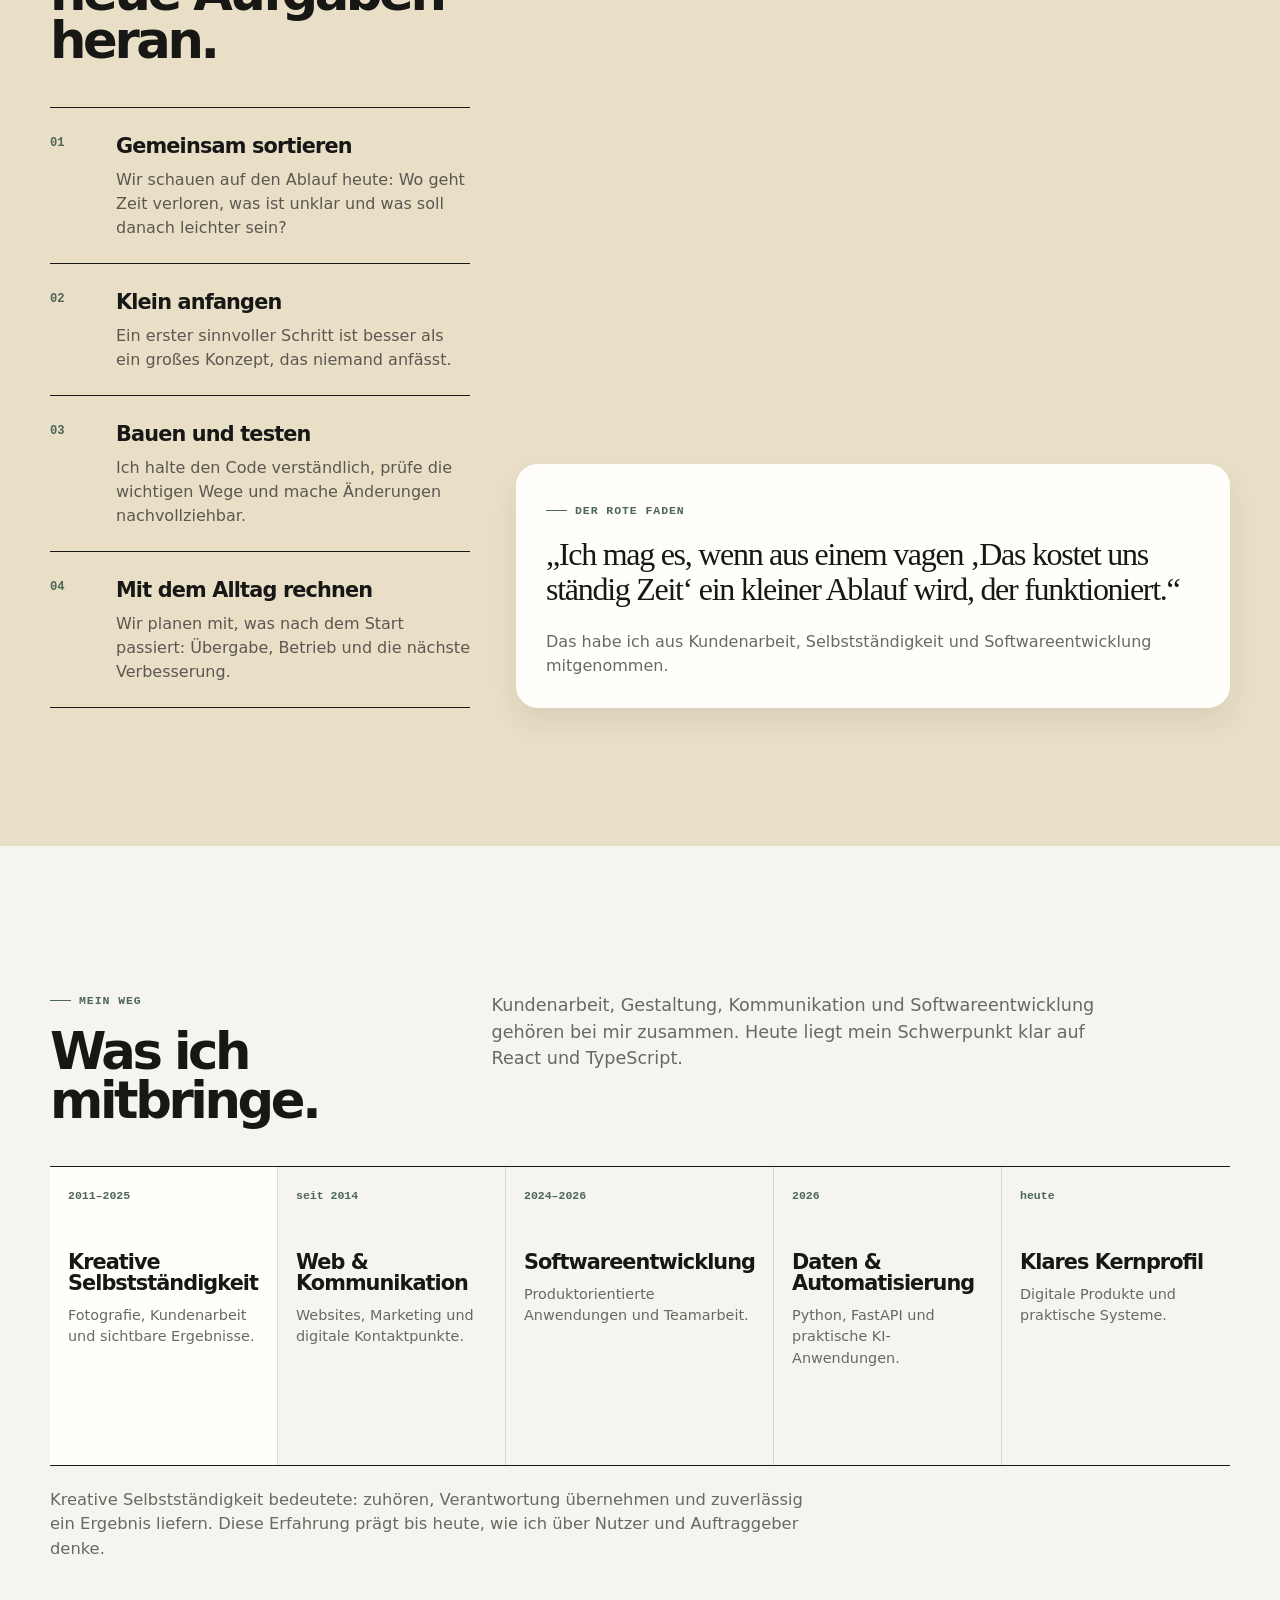
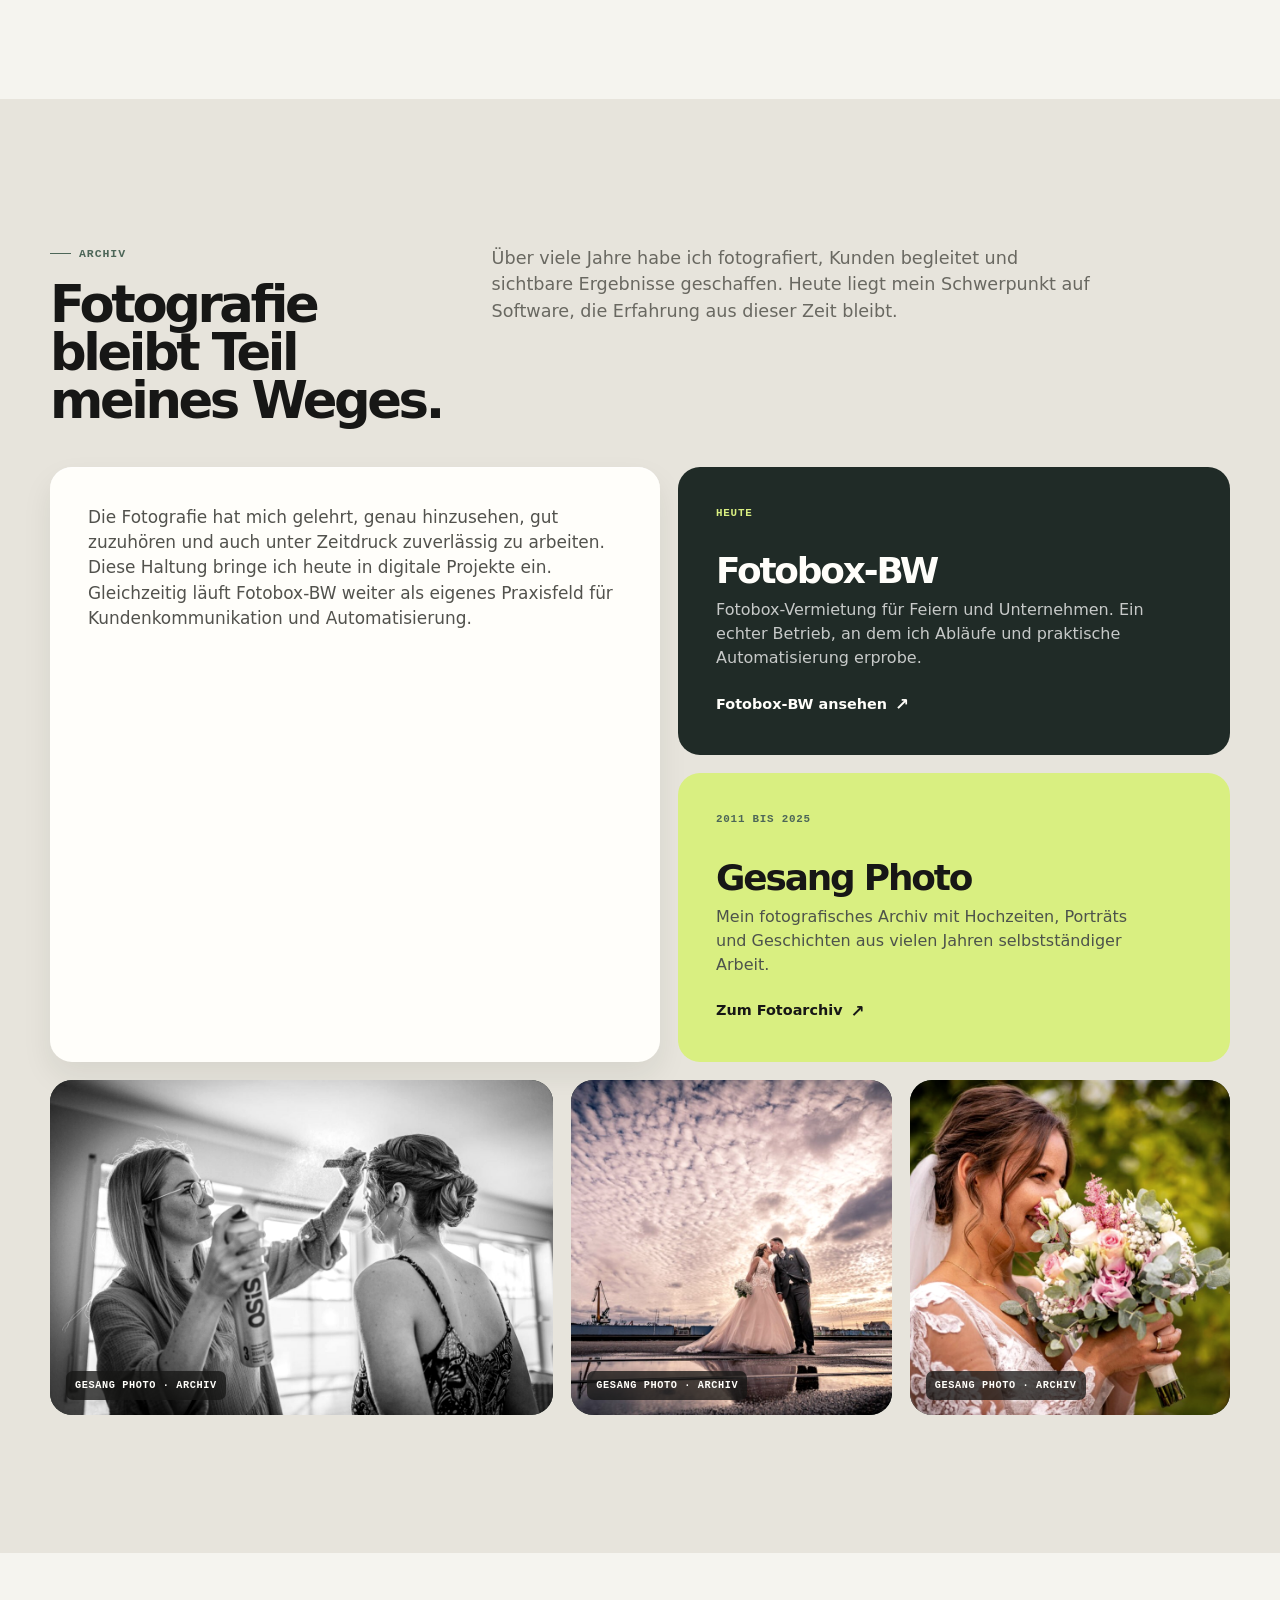
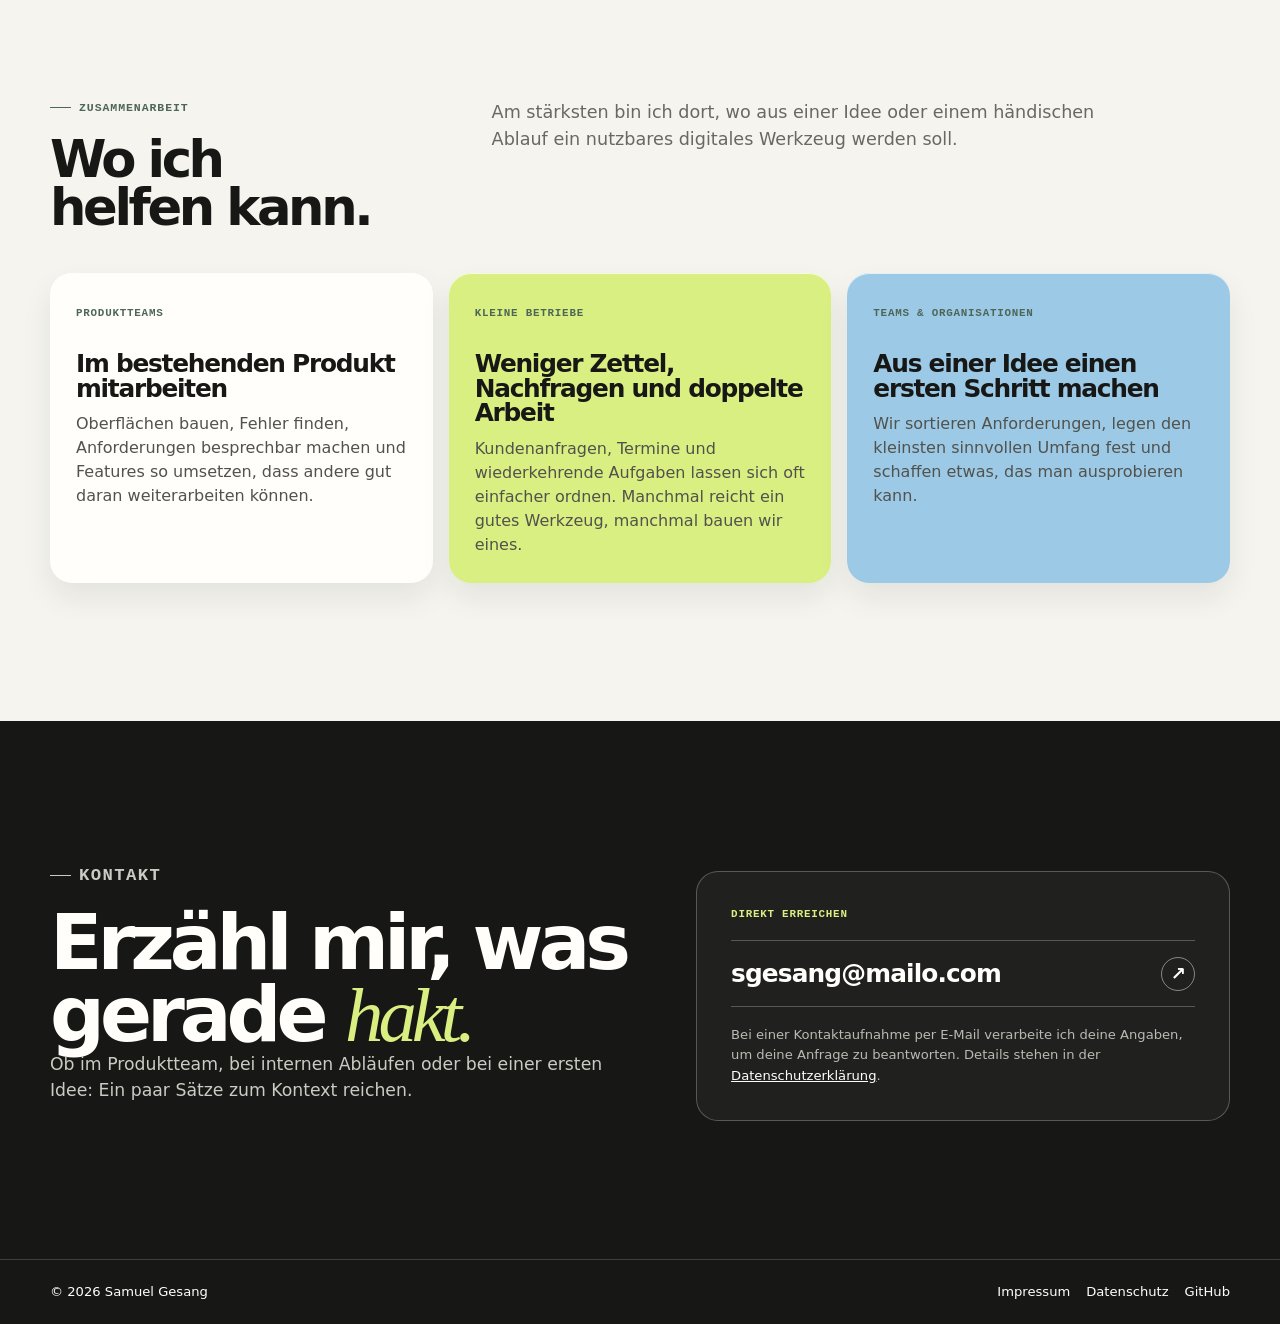
==== commit f3bffe6d: "Clarify project technologies and review flow" ====
--- a/index.html
+++ b/index.html
@@ -321,9 +321,9 @@
           <p class="section-intro">Vier Projekte aus Produktentwicklung und praktischer Automatisierung. Sie zeigen konkrete Arbeit, Entscheidungen und Lernschritte.</p>
         </div>
         <div class="project-grid">
-          <button class="project" data-project="asset" data-index="01"><span class="project-meta">React · TypeScript · Qualität</span><h3>Asset Tracker</h3><p>Vermögen im Blick behalten, auch wenn es auf mehrere Stellen verteilt ist.</p><span class="open">Projekt ansehen <b>+</b></span></button>
+          <button class="project" data-project="asset" data-index="01"><span class="project-meta">React · TypeScript · MongoDB</span><h3>Asset Tracker</h3><p>Vermögen im Blick behalten, auch wenn es auf mehrere Stellen verteilt ist.</p><span class="open">Projekt ansehen <b>+</b></span></button>
           <button class="project" data-project="sitemap" data-index="02"><span class="project-meta">Spring Boot · React · Docker</span><h3>SitemapDiff</h3><p>Neue und entfernte Seiten sehen, statt Sitemaps von Hand zu vergleichen.</p><span class="open">Projekt ansehen <b>+</b></span></button>
-          <button class="project" data-project="fotobox" data-index="03"><span class="project-meta">n8n · IMAP · Prüfregeln</span><h3>Fotobox-BW Mailassistenz</h3><p>Kundenmails vorbereiten, ohne automatische Zusagen oder Versand.</p><span class="open">Projekt ansehen <b>+</b></span></button>
+          <button class="project" data-project="fotobox" data-index="03"><span class="project-meta">n8n · Human in the Loop · Prüfregeln</span><h3>Fotobox-BW Mailassistenz</h3><p>Kundenmails vorbereiten, ohne automatische Zusagen oder Versand.</p><span class="open">Projekt ansehen <b>+</b></span></button>
           <button class="project" data-project="board" data-index="04"><span class="project-meta">Next.js · TypeScript · PostgreSQL</span><h3>Feature Request Board</h3><p>Produktideen einreichen, besprechen und nachvollziehbar priorisieren.</p><span class="open">Projekt ansehen <b>+</b></span></button>
         </div>
       </div>
@@ -434,9 +434,9 @@
       }
     };
     const projects = {
-      asset: { label: 'React · TypeScript · Qualität', title: 'Asset Tracker', copy: 'Ein Portfolio-Tracker für Menschen, deren Vermögen auf Broker, Wallets, Edelmetalle, Immobilien und Konten verteilt ist. Eine Oberfläche bringt Werte, Verteilung und Entwicklung zusammen.', facts: [['Problem', 'Vermögen ist auf mehrere Stellen verteilt'], ['Technik', 'Next.js, TypeScript, MongoDB'], ['Qualität', 'Vitest, Playwright und belastbare Demo']], links: [['GitHub-Repository', 'https://github.com/gcode-de/Asset-Tracker'], ['Interaktive Demo', 'https://asset-tracker.samuelgesang.de/?demo=true']] },
+      asset: { label: 'React · TypeScript · MongoDB', title: 'Asset Tracker', copy: 'Ein Portfolio-Tracker für Menschen, deren Vermögen auf Broker, Wallets, Edelmetalle, Immobilien und Konten verteilt ist. Eine Oberfläche bringt Werte, Verteilung und Entwicklung zusammen.', facts: [['Problem', 'Vermögen ist auf mehrere Stellen verteilt'], ['Technik', 'Next.js, TypeScript, MongoDB'], ['Qualität', 'Vitest, Playwright und belastbare Demo']], links: [['GitHub-Repository', 'https://github.com/gcode-de/Asset-Tracker'], ['Interaktive Demo', 'https://asset-tracker.samuelgesang.de/?demo=true']] },
       sitemap: { label: 'Spring Boot · React · Docker', title: 'SitemapDiff', copy: 'SitemapDiff beobachtet Websites über ihre Sitemaps und macht neue oder entfernte Seiten sichtbar. So müssen Teams Veränderungen nicht zwischen langen URL-Listen suchen.', facts: [['Problem', 'Änderungen auf wichtigen Websites gehen leicht unter'], ['Technik', 'React, Spring Boot, MongoDB, Docker'], ['Ablauf', 'Manuelle oder geplante Crawls, Diff und CSV-Export']], links: [['GitHub-Repository', 'https://github.com/gcode-de/SitemapDiff'], ['Live-Demo', 'https://sitemapdiff8.fly.dev/']] },
-      fotobox: { label: 'n8n · IMAP · Prüfregeln', title: 'Fotobox-BW Mailassistenz', copy: 'Neue Kundenmails und anstehende Veranstaltungen werden geprüft. Nur wenn Empfänger und Angaben eindeutig sind, entsteht ein Entwurf im Mailpostfach. Samuel prüft ihn und sendet selbst.', facts: [['Ablauf', 'Mail, Kalender und Auftragskontext prüfen'], ['Sicherheitsnetz', 'Kein Entwurf bei unklarer Zuordnung oder offenen Angaben'], ['Versand', 'Bewusst immer manuell durch Samuel']], links: [['Fotobox-BW besuchen', 'https://fotobox-bw.de/']] },
+      fotobox: { label: 'n8n · Human in the Loop · Prüfregeln', title: 'Fotobox-BW Mailassistenz', copy: 'Neue Kundenmails und anstehende Veranstaltungen werden geprüft. Nur wenn Empfänger und Angaben eindeutig sind, entsteht ein Entwurf im Mailpostfach. Samuel prüft ihn und sendet selbst.', facts: [['Ablauf', 'Mail, Kalender und Auftragskontext prüfen'], ['Sicherheitsnetz', 'Kein Entwurf bei unklarer Zuordnung oder offenen Angaben'], ['Versand', 'Bewusst immer manuell durch Samuel']], links: [['Fotobox-BW besuchen', 'https://fotobox-bw.de/']] },
       board: { label: 'Next.js · TypeScript · PostgreSQL', title: 'Feature Request Board', copy: 'Ein internes Board, damit Produktideen nicht in Chats und E-Mails hängen bleiben. Mitarbeiter reichen Ideen ein, besprechen sie und verfolgen Entscheidungen später nach.', facts: [['Ablauf', 'Einreichen, kommentieren, priorisieren'], ['Rechte', 'Mitarbeiter, Product Owner und Administratoren'], ['Nachvollziehbarkeit', 'Status- und Prioritätsänderungen im Audit Log']], links: [['GitHub-Repository', 'https://github.com/gcode-de/internal-feature-request-board']] }
     };
     const projectVisuals = {
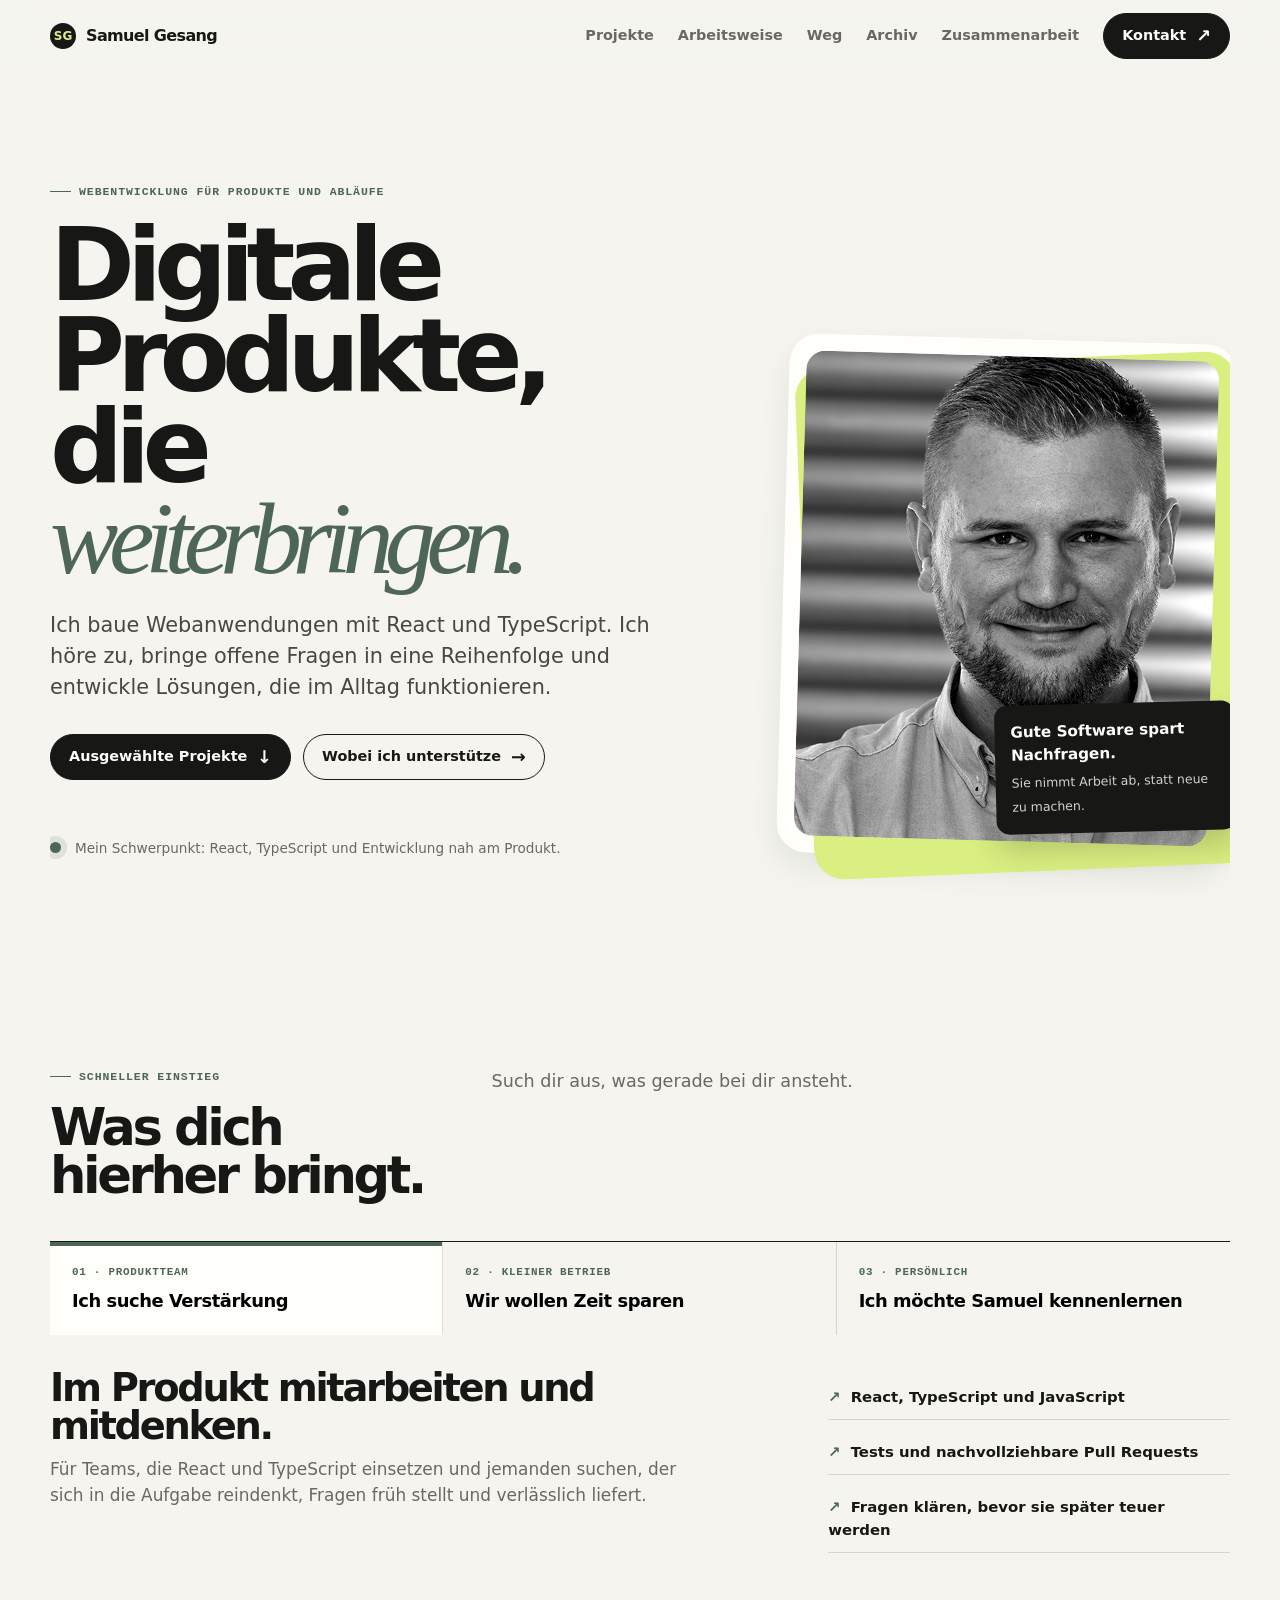
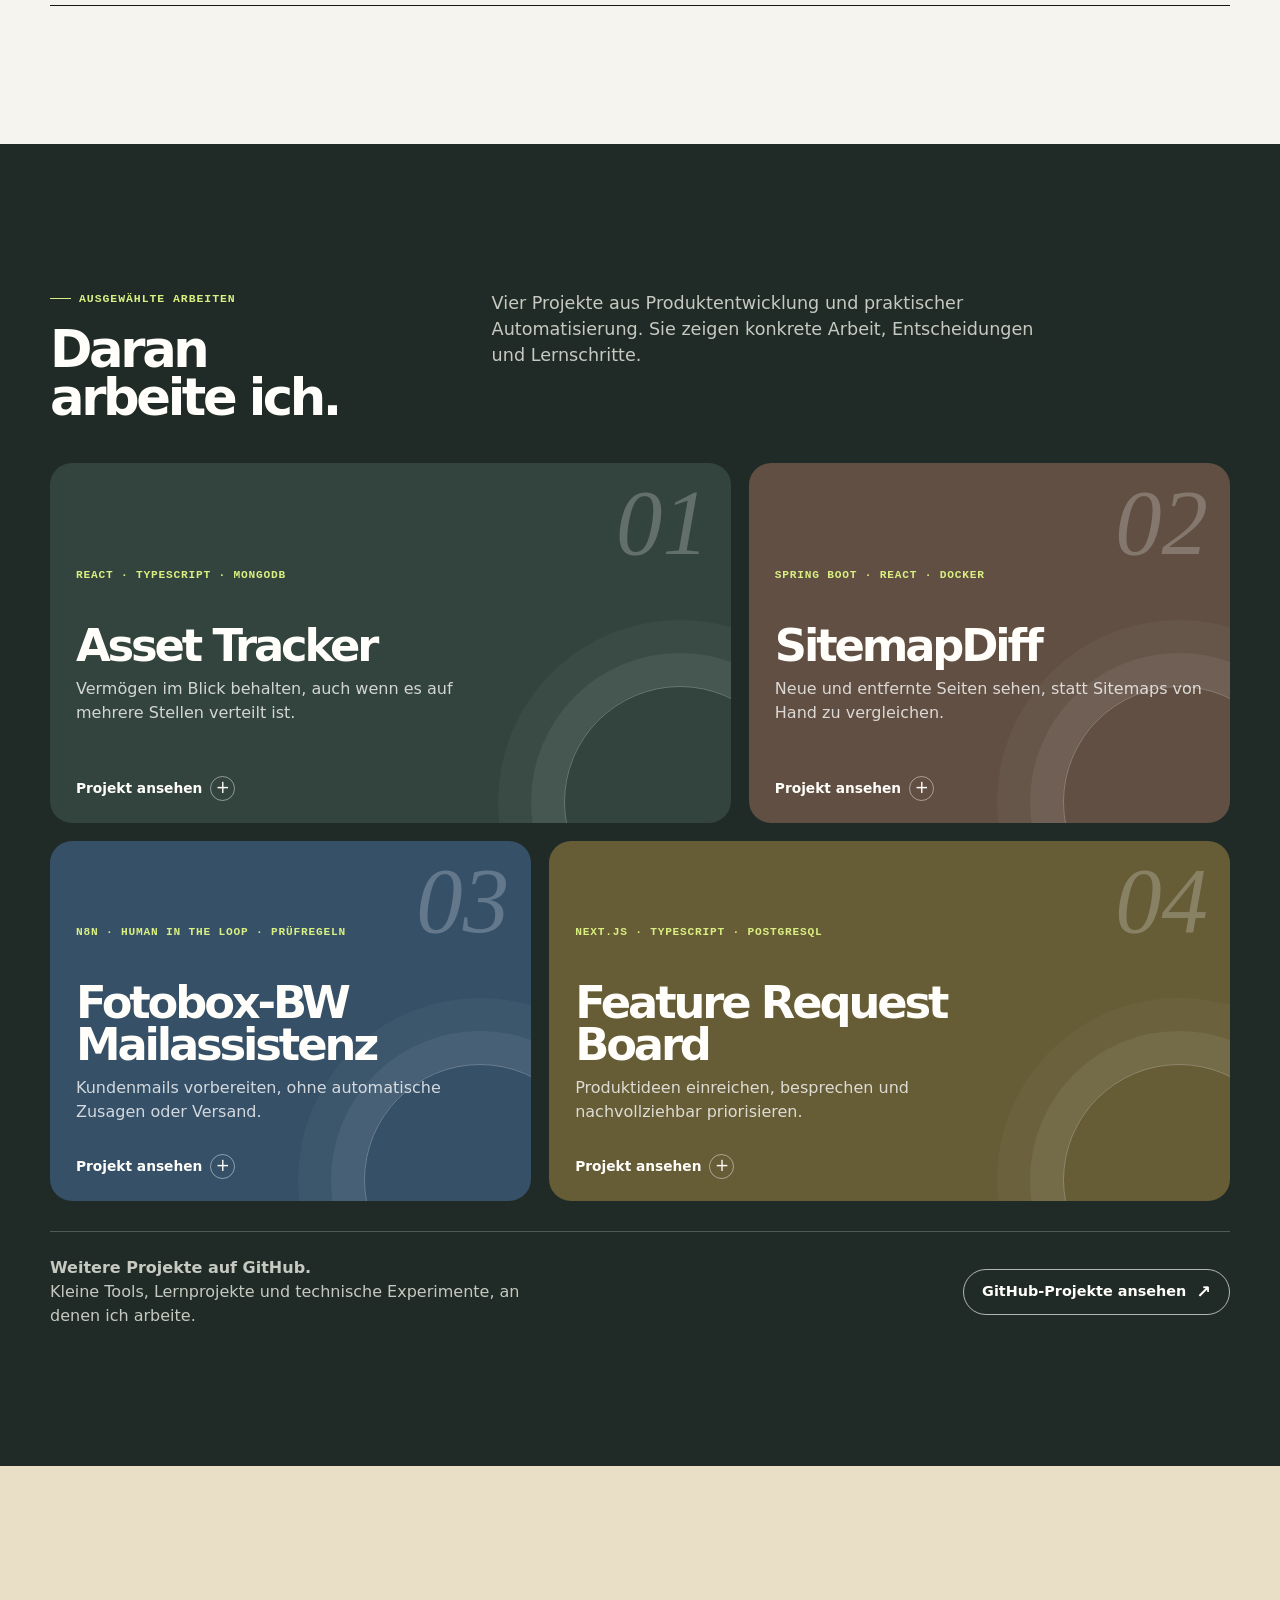
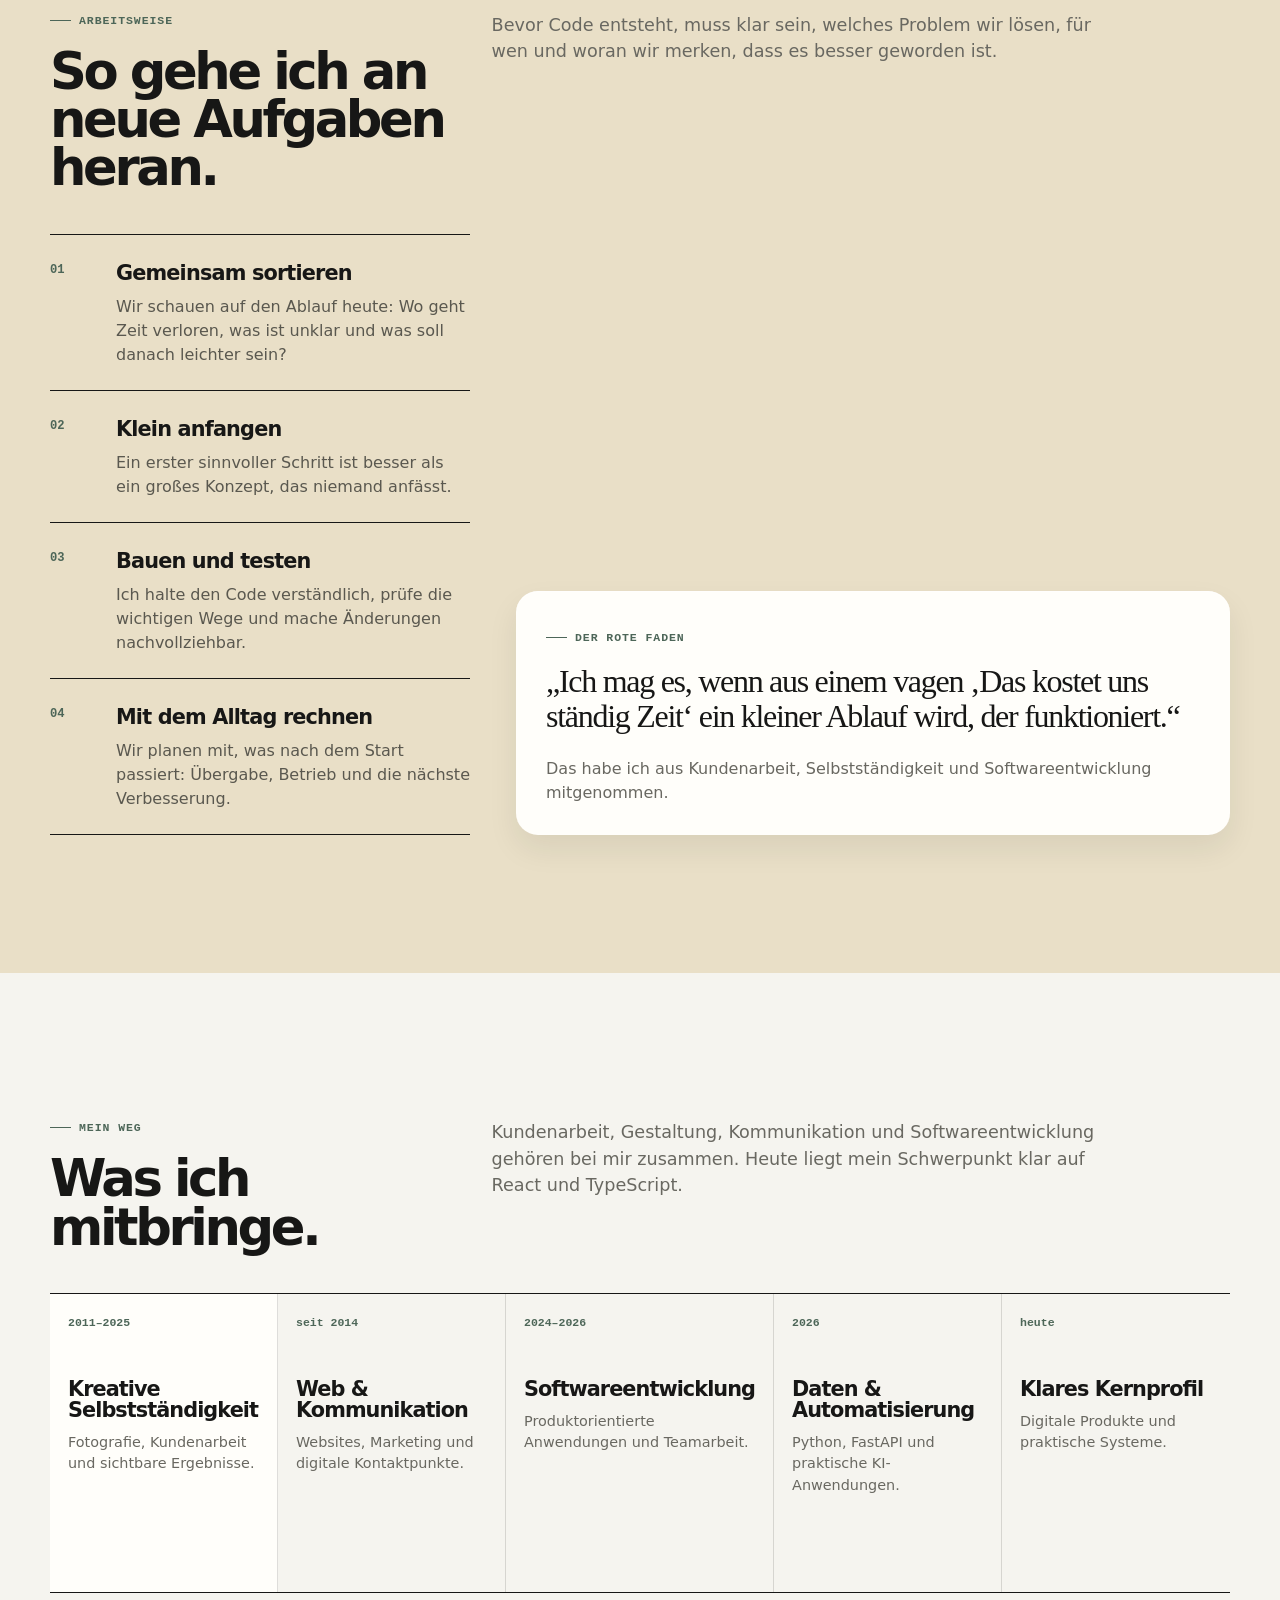
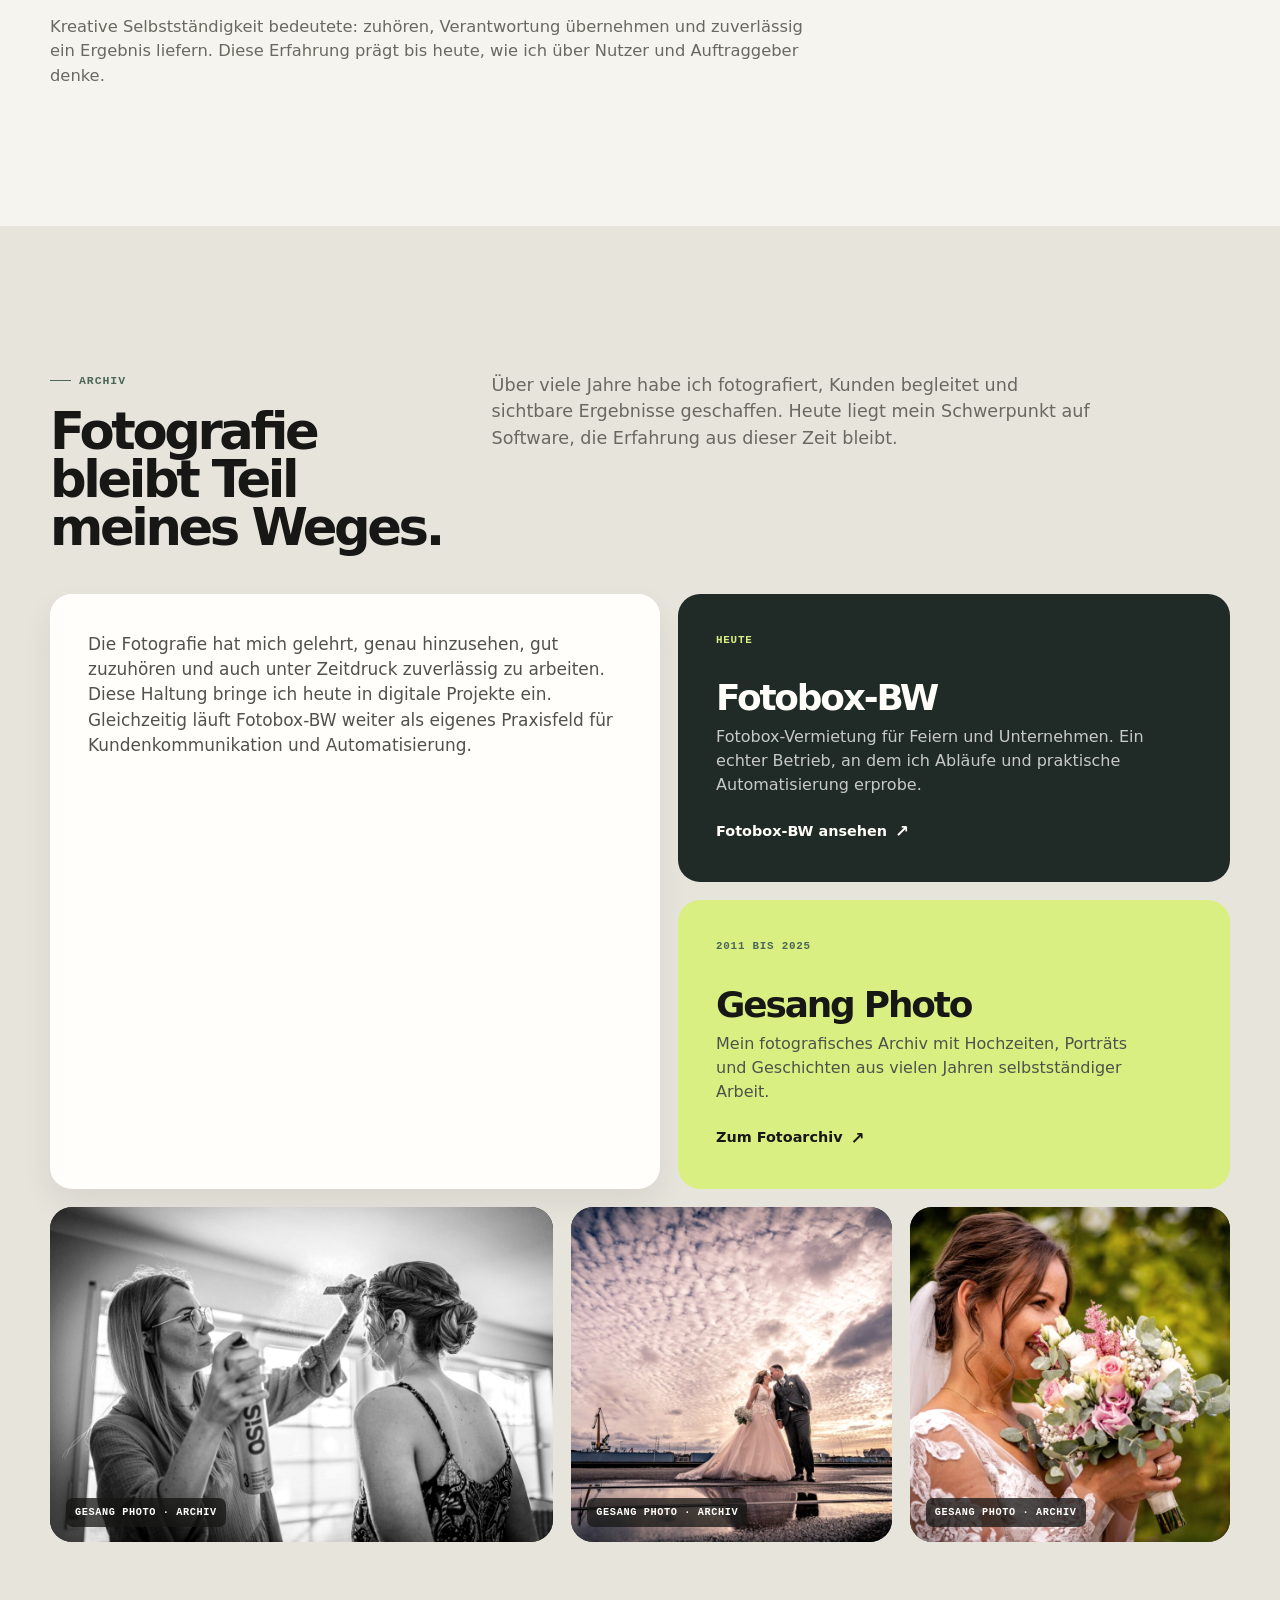
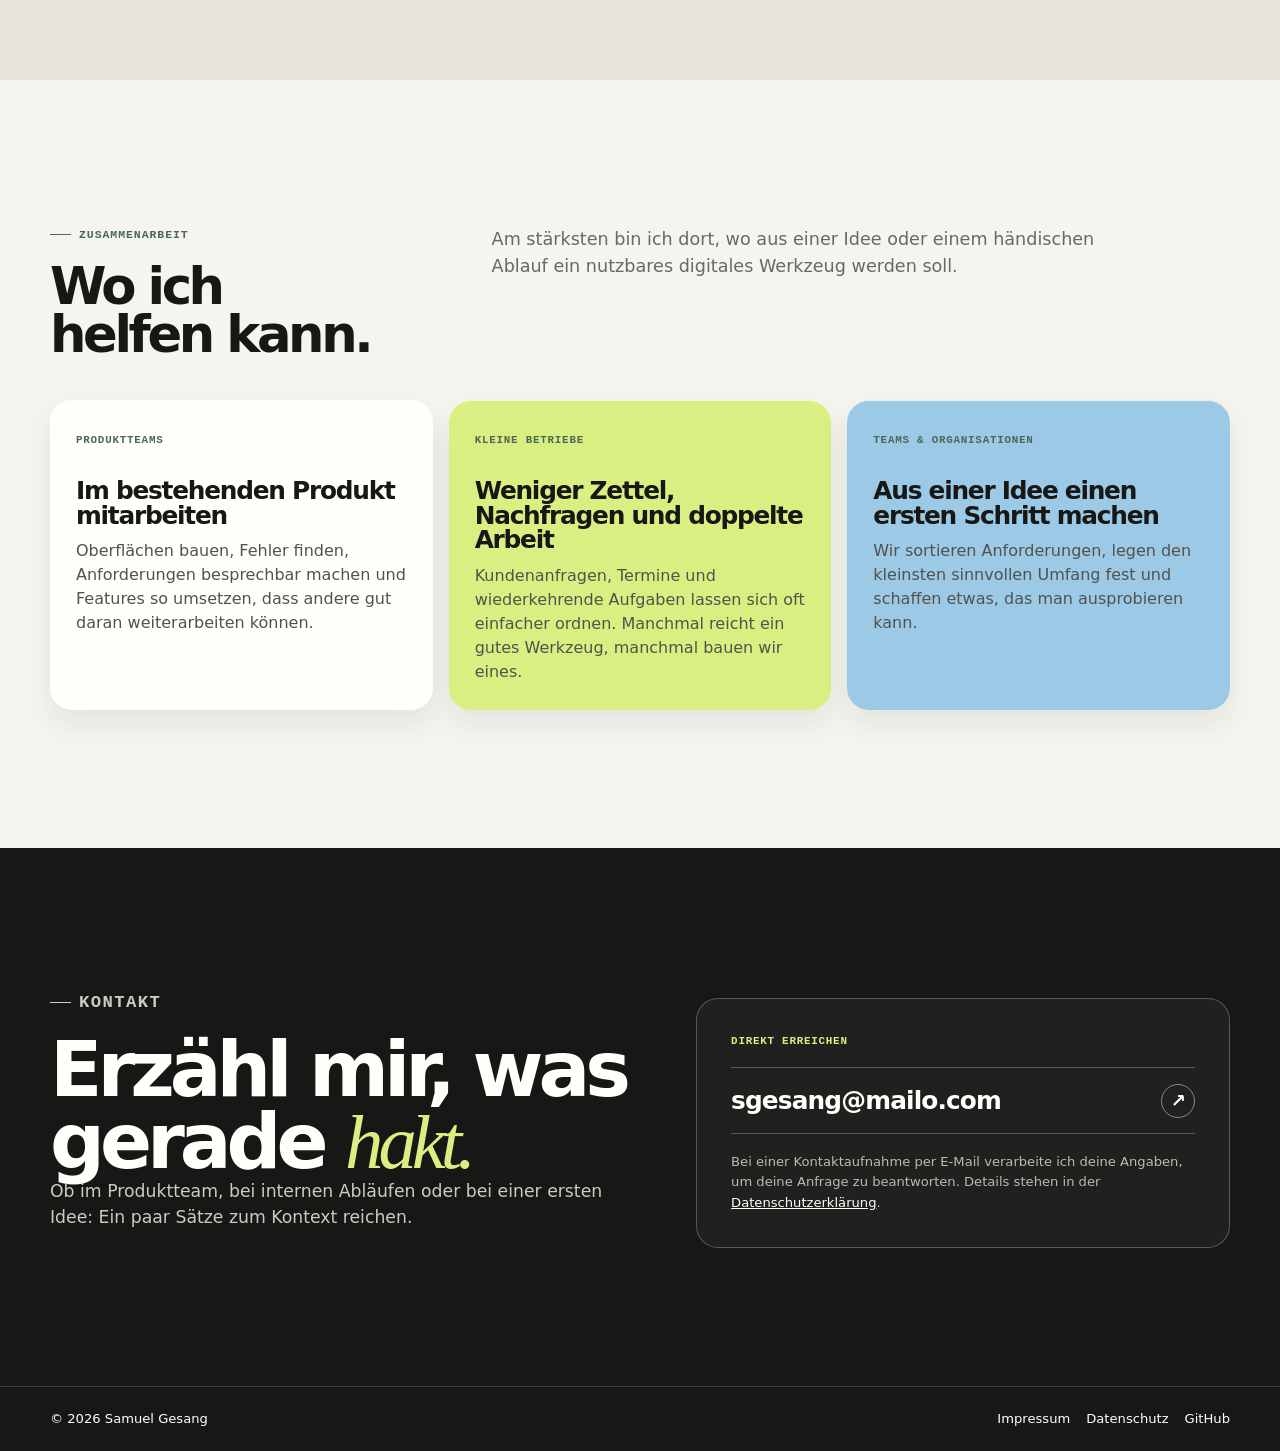
==== commit 4aa58f25: "Link to additional GitHub projects" ====
--- a/index.html
+++ b/index.html
@@ -123,6 +123,10 @@
     .project p { position: relative; z-index: 1; max-width: 440px; margin-bottom: 0; color: rgba(255,255,255,.78); }
     .project .open { position: absolute; z-index: 2; left: 26px; bottom: 22px; display: flex; align-items: center; gap: 8px; color: var(--surface); font-size: .86rem; font-weight: 700; }
     .project .open b { display: grid; place-items: center; width: 25px; height: 25px; padding: 0 0 2px; border: 1px solid rgba(255,255,255,.45); border-radius: 50%; font-size: 1.05rem; font-weight: 400; line-height: 1; }
+    .projects-more { display: flex; flex-wrap: wrap; align-items: center; justify-content: space-between; gap: 20px; margin-top: 30px; padding-top: 24px; border-top: 1px solid rgba(255,255,255,.22); }
+    .projects-more p { max-width: 510px; margin: 0; color: #c6c9c1; }
+    .projects-more .button { border-color: rgba(255,255,255,.65); color: var(--surface); }
+    .projects-more .button:hover { background: var(--lime); border-color: var(--lime); color: var(--ink); }
     .process { background: var(--sand); }
     .process-grid { display: grid; grid-template-columns: 1fr 1.7fr; gap: 46px; }
     .process-list { list-style: none; padding: 0; margin: 0; counter-reset: process; }
@@ -326,6 +330,10 @@
           <button class="project" data-project="fotobox" data-index="03"><span class="project-meta">n8n · Human in the Loop · Prüfregeln</span><h3>Fotobox-BW Mailassistenz</h3><p>Kundenmails vorbereiten, ohne automatische Zusagen oder Versand.</p><span class="open">Projekt ansehen <b>+</b></span></button>
           <button class="project" data-project="board" data-index="04"><span class="project-meta">Next.js · TypeScript · PostgreSQL</span><h3>Feature Request Board</h3><p>Produktideen einreichen, besprechen und nachvollziehbar priorisieren.</p><span class="open">Projekt ansehen <b>+</b></span></button>
         </div>
+        <div class="projects-more">
+          <p><strong>Weitere Projekte auf GitHub.</strong><br>Kleine Tools, Lernprojekte und technische Experimente, an denen ich arbeite.</p>
+          <a class="button" href="https://github.com/gcode-de" rel="noopener noreferrer" target="_blank">GitHub-Projekte ansehen <span class="button-arrow">↗</span></a>
+        </div>
       </div>
     </section>
 
